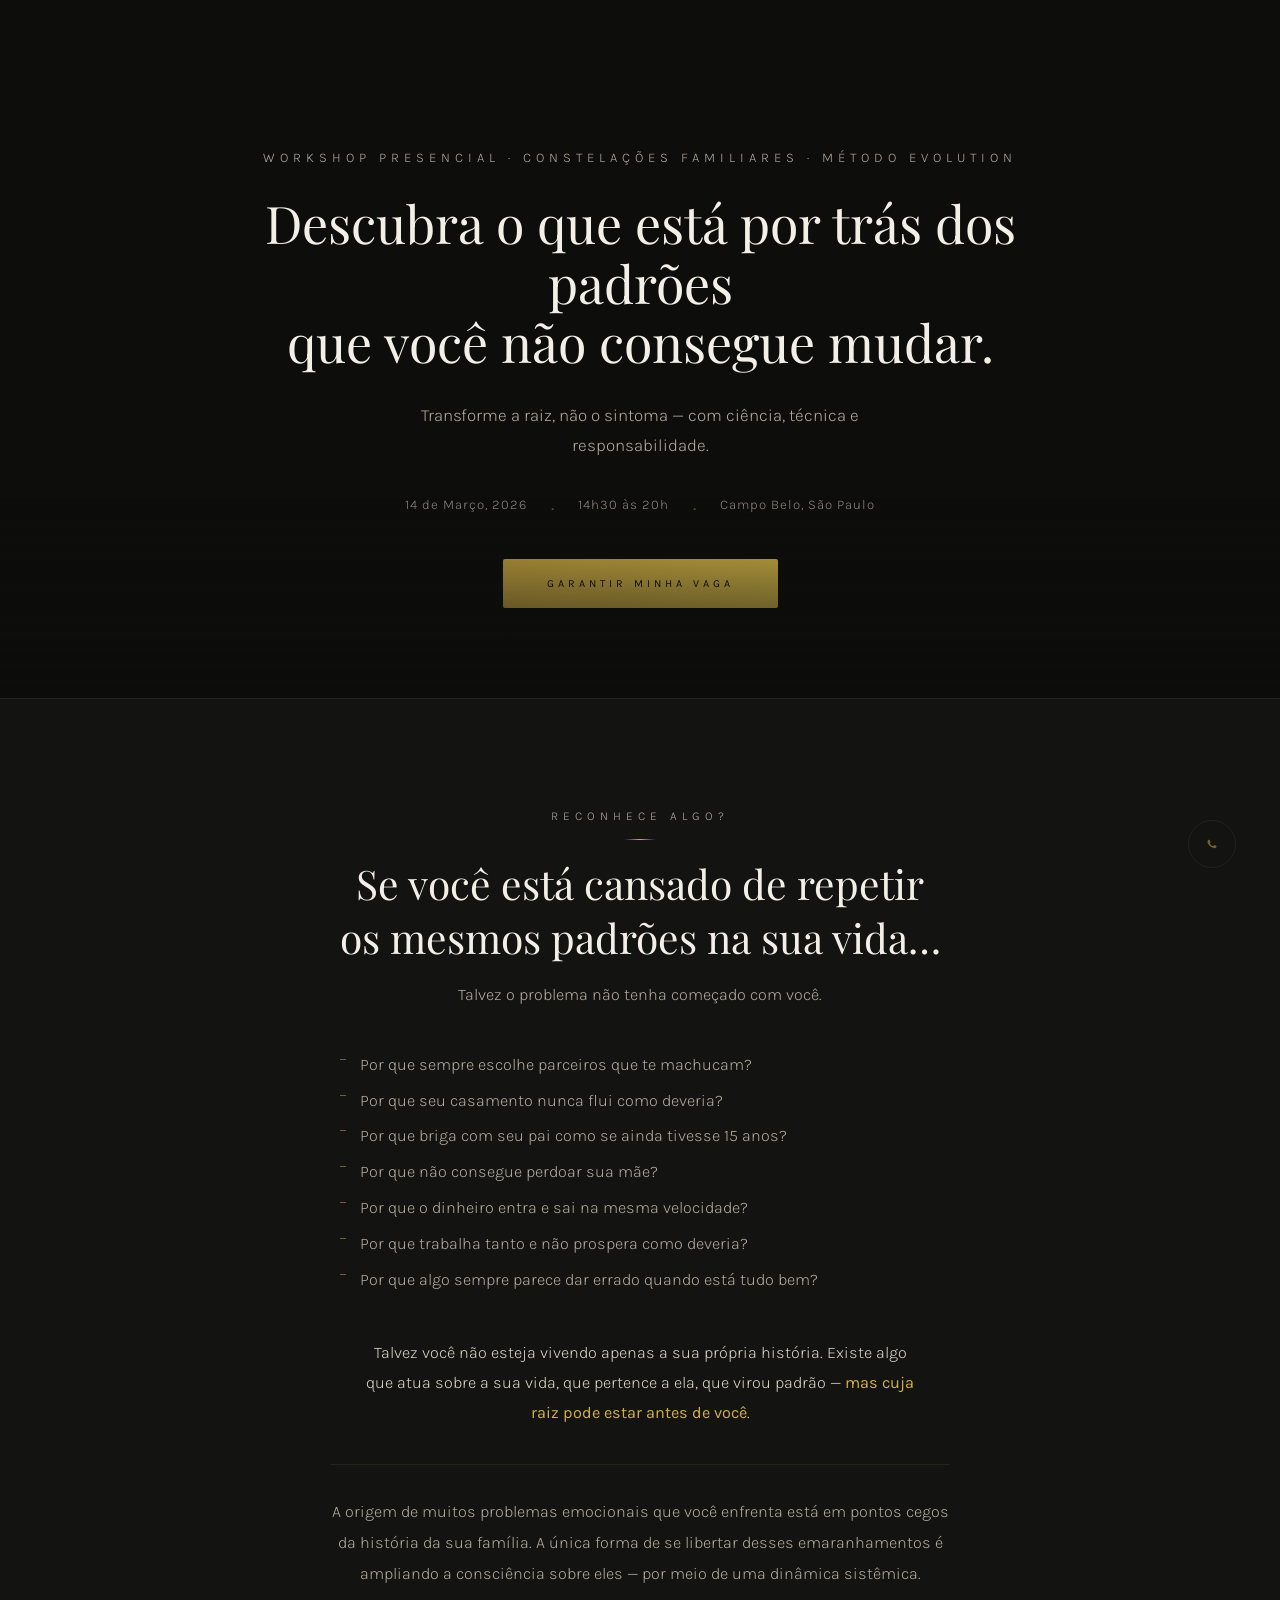
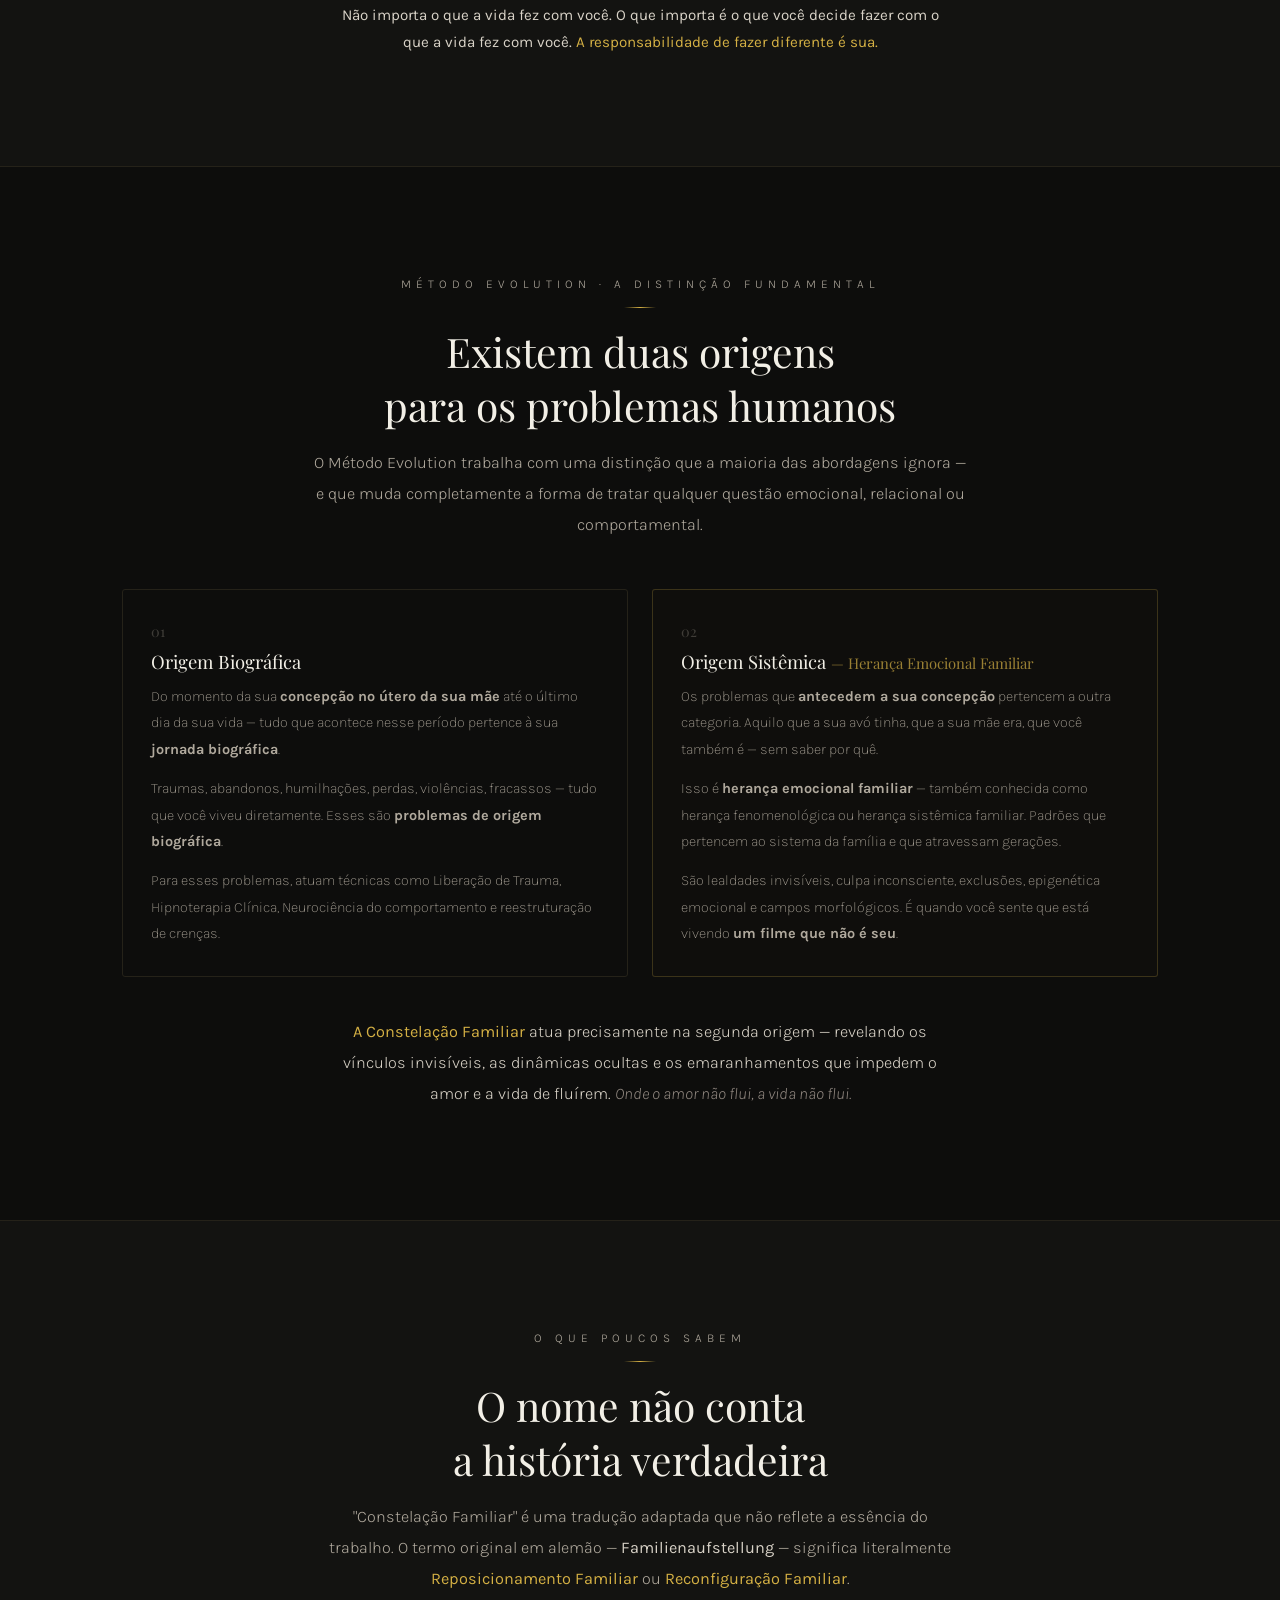
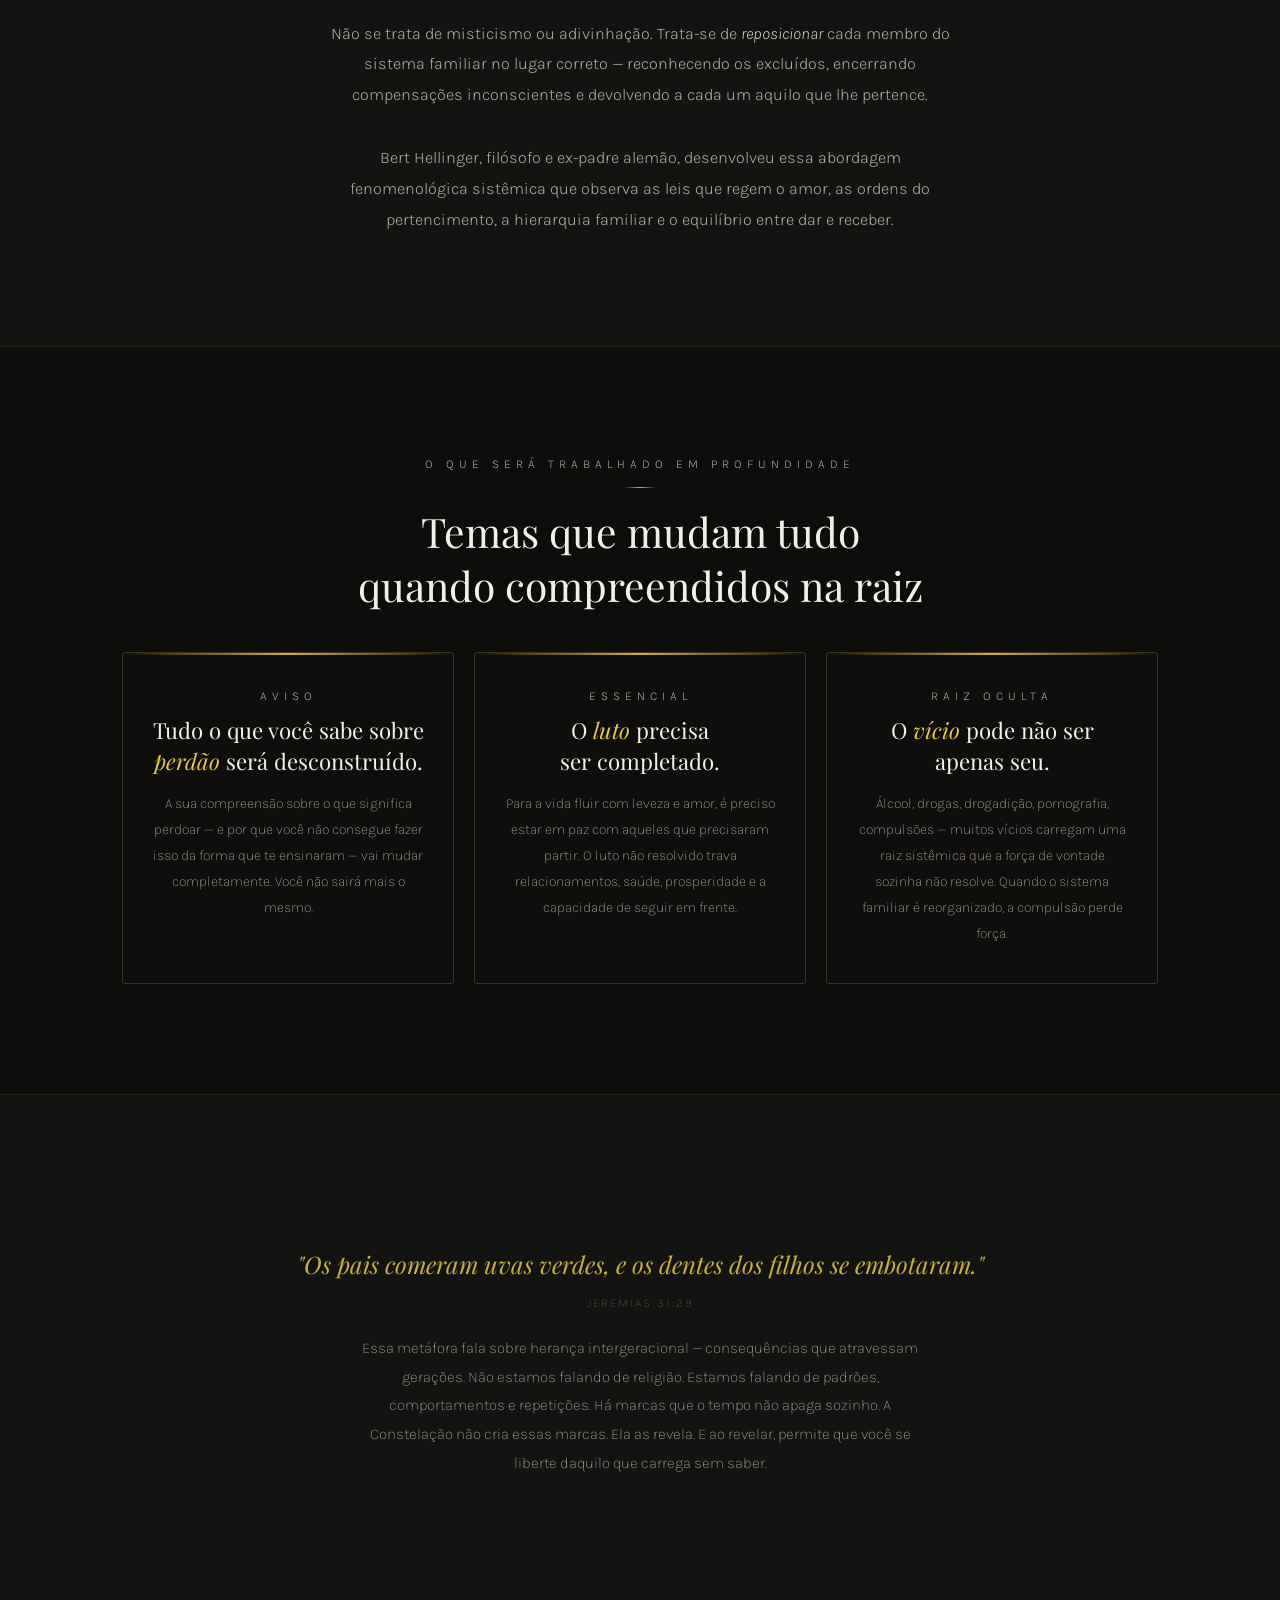
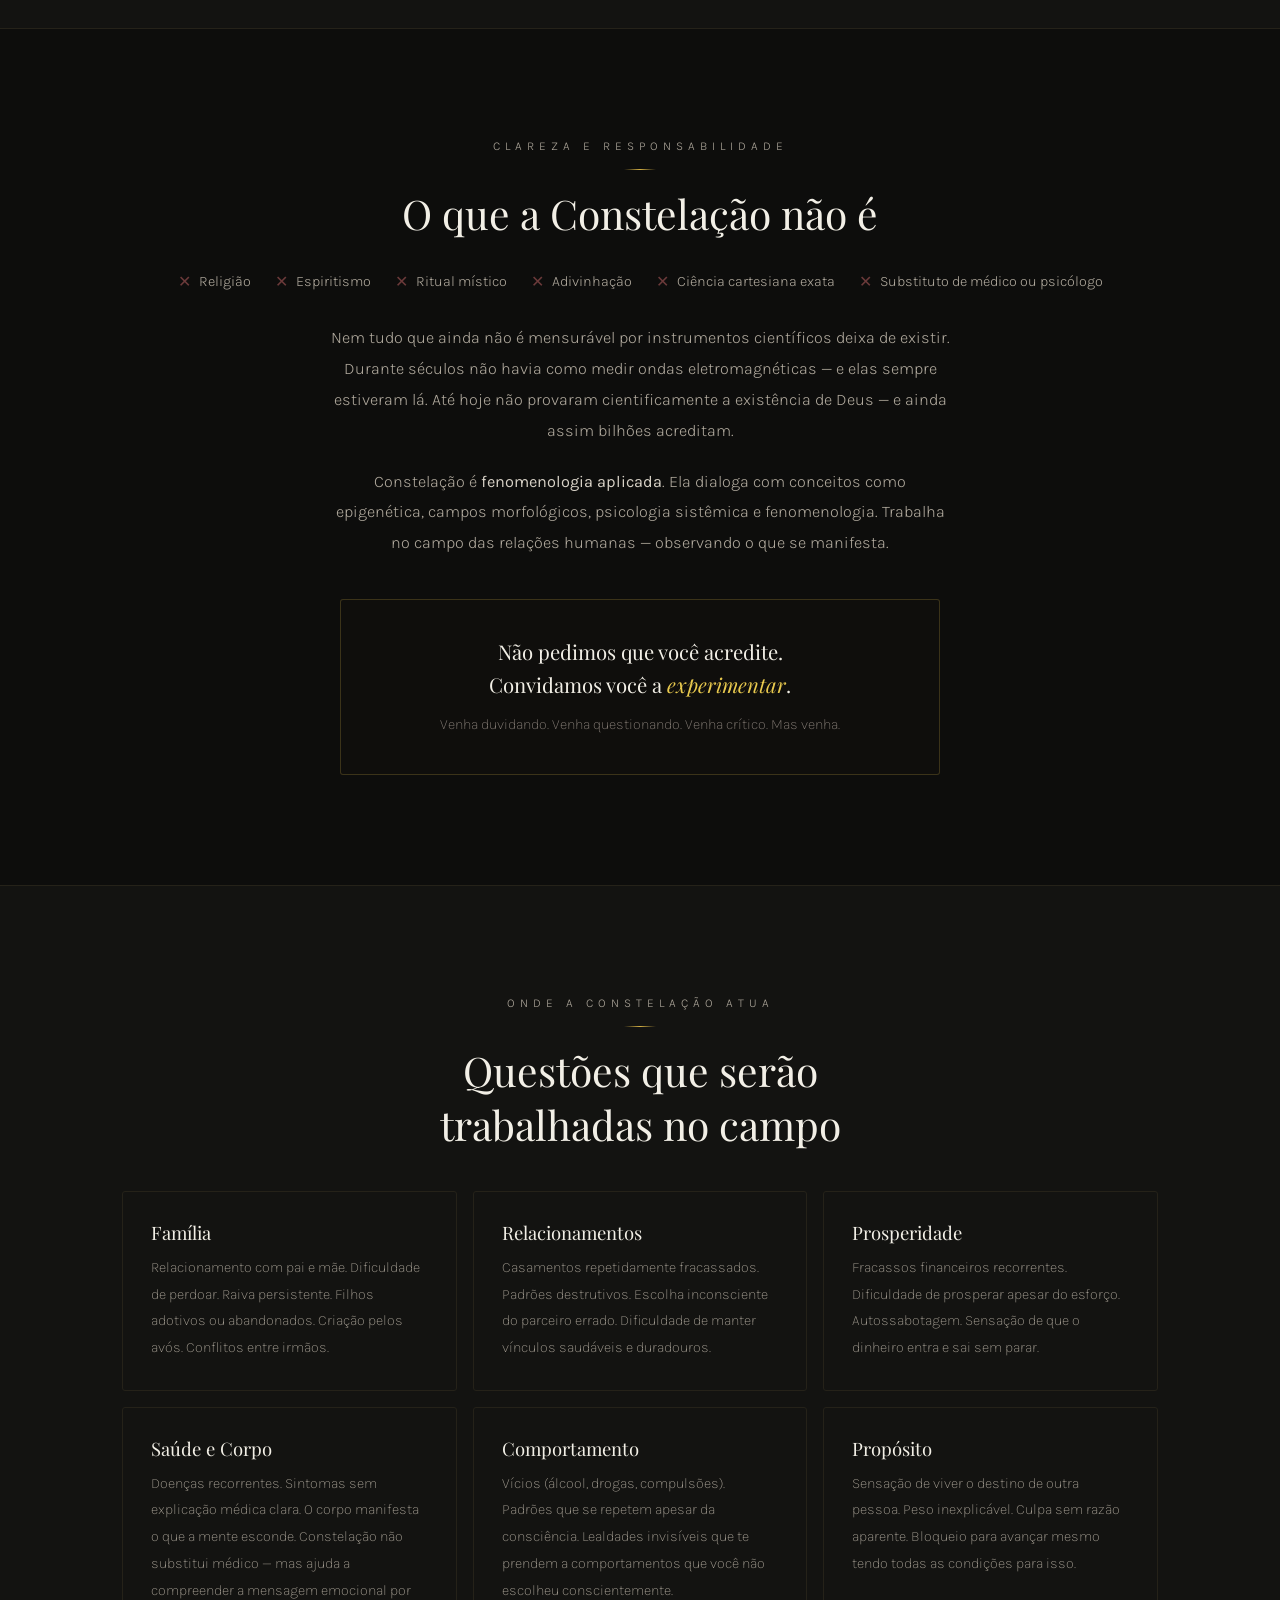
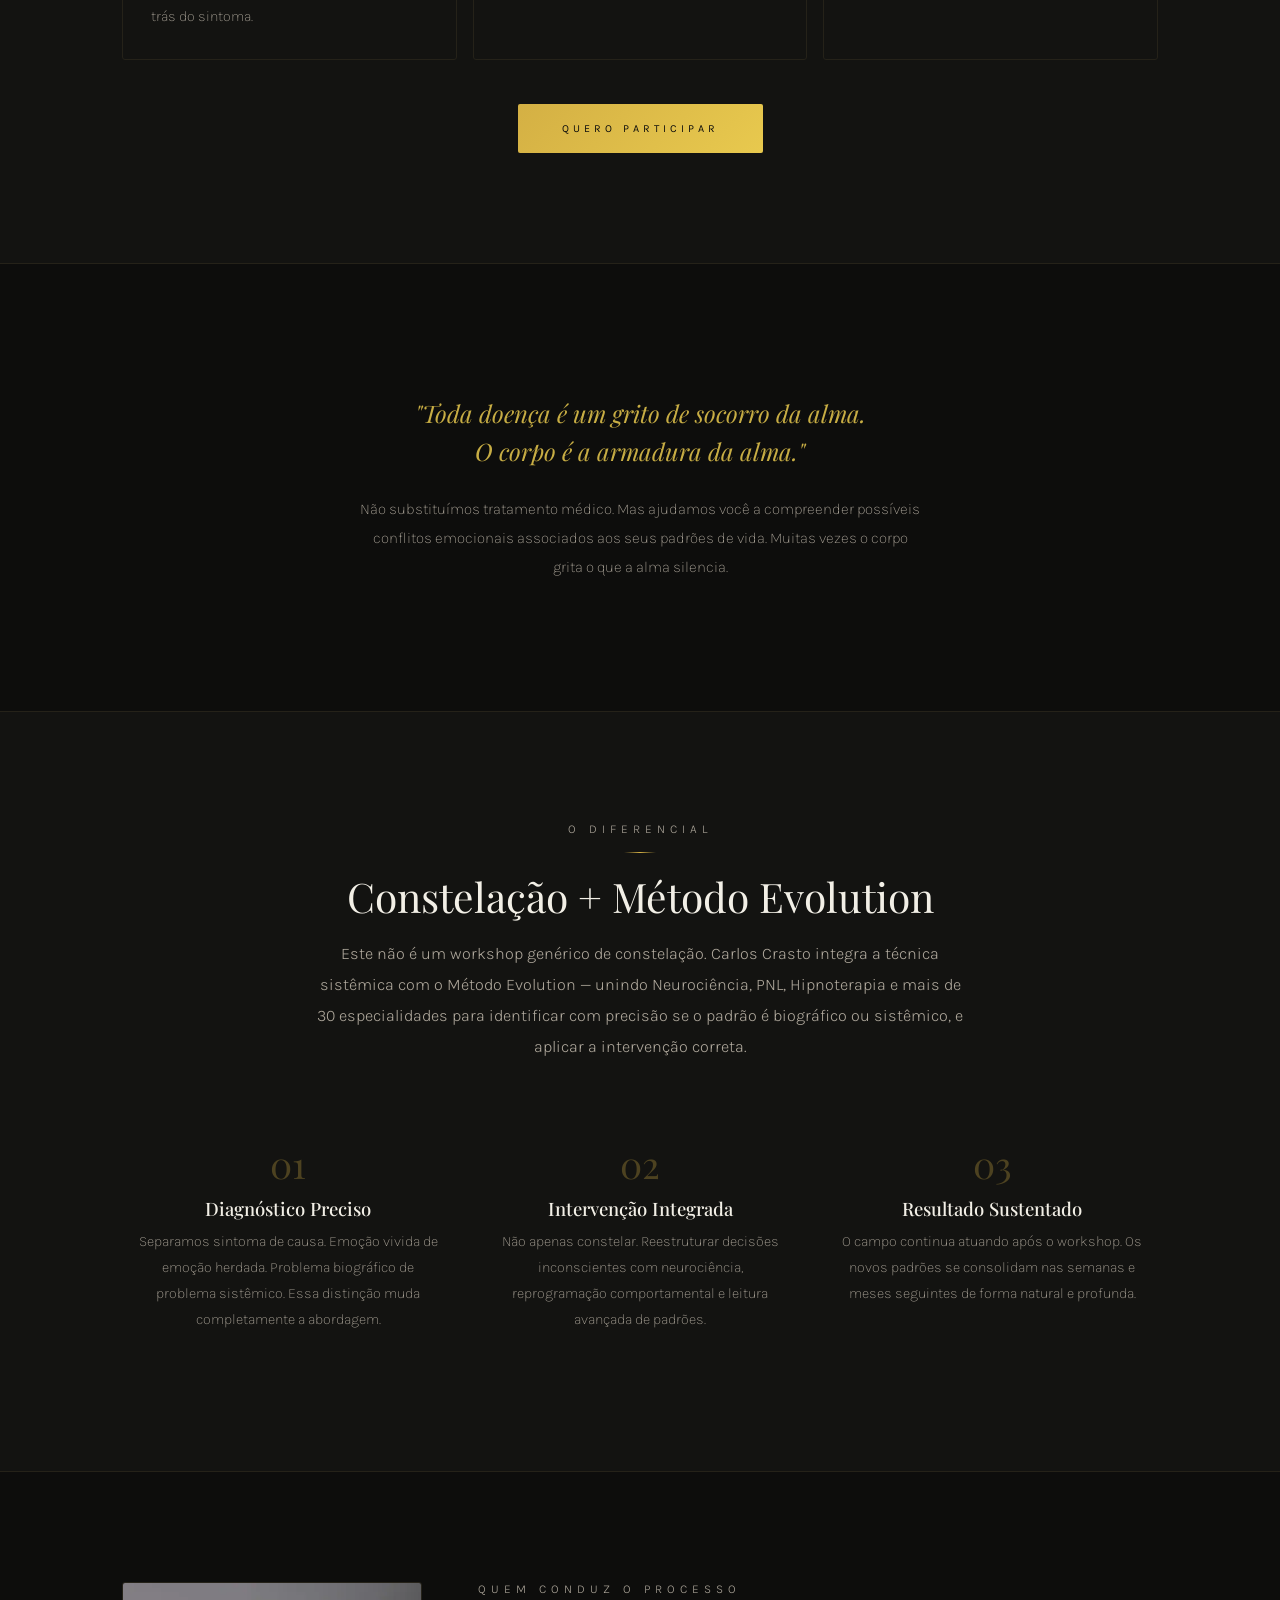
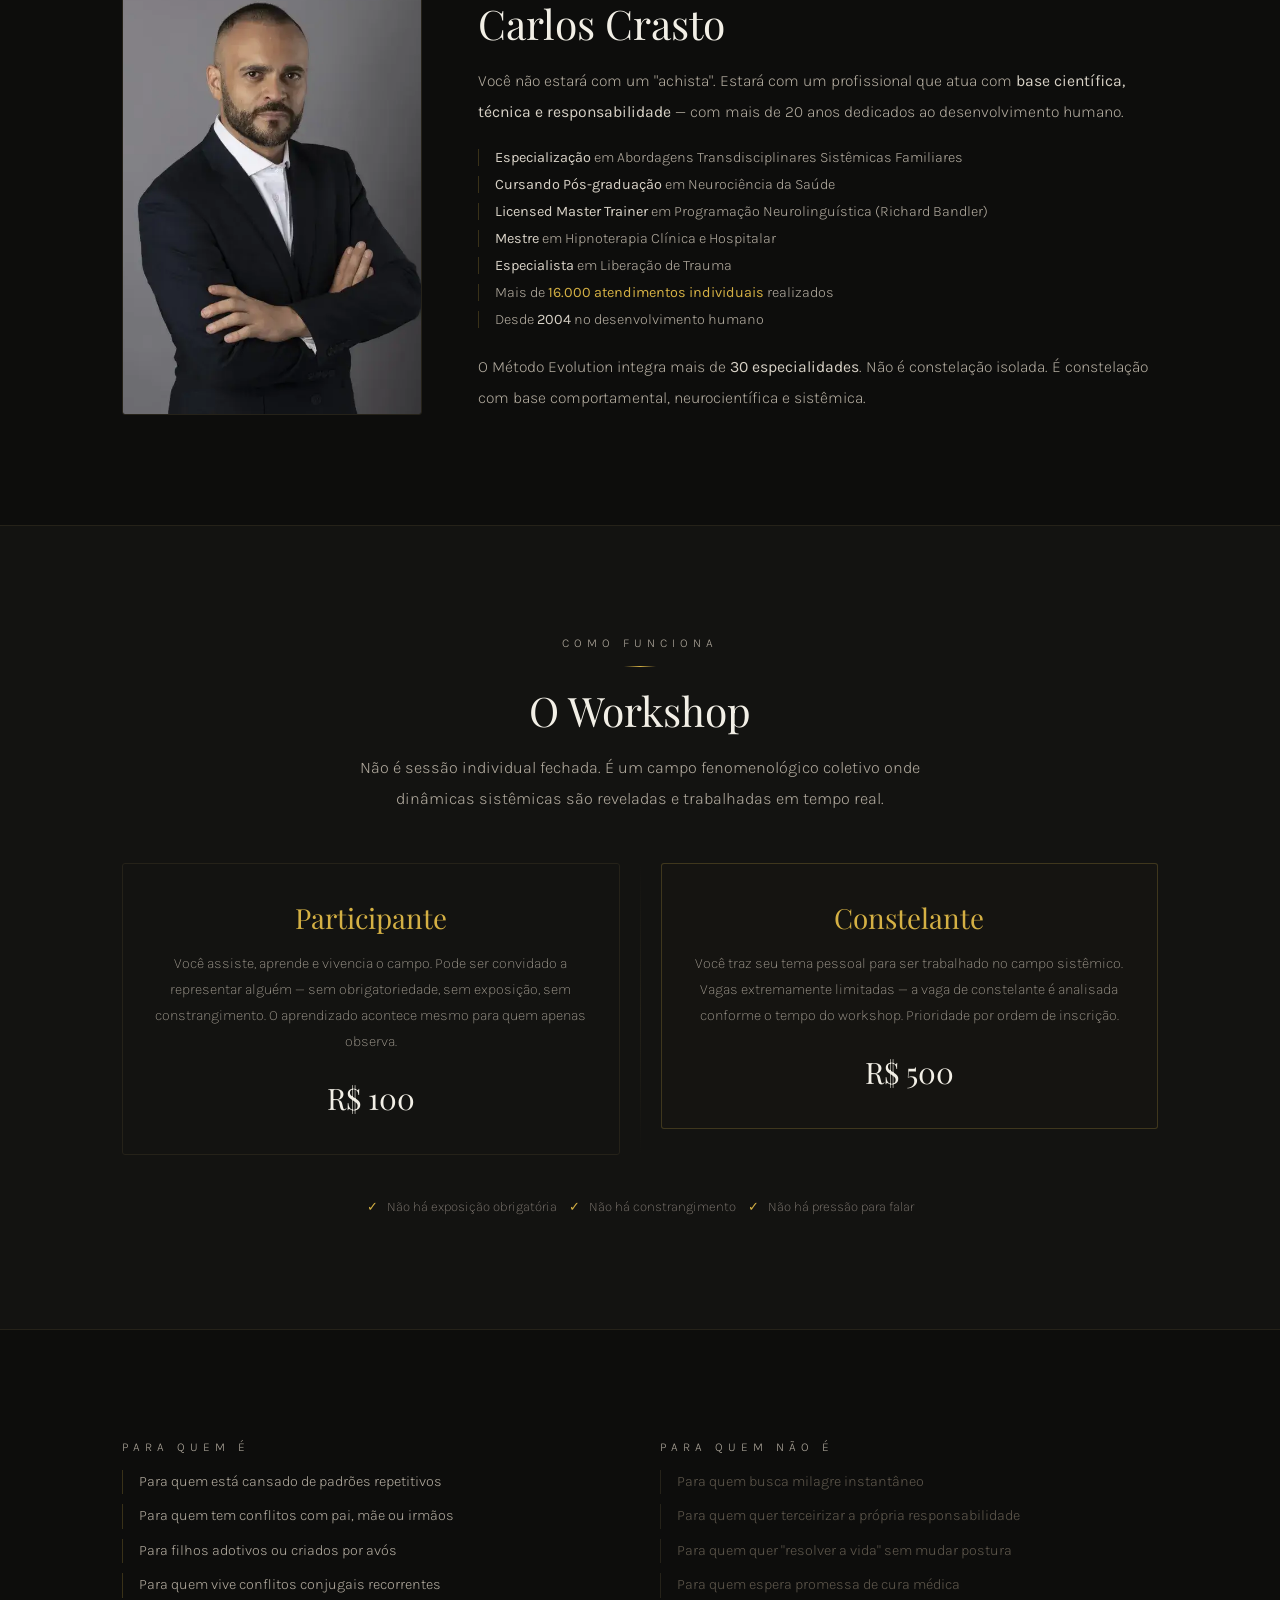
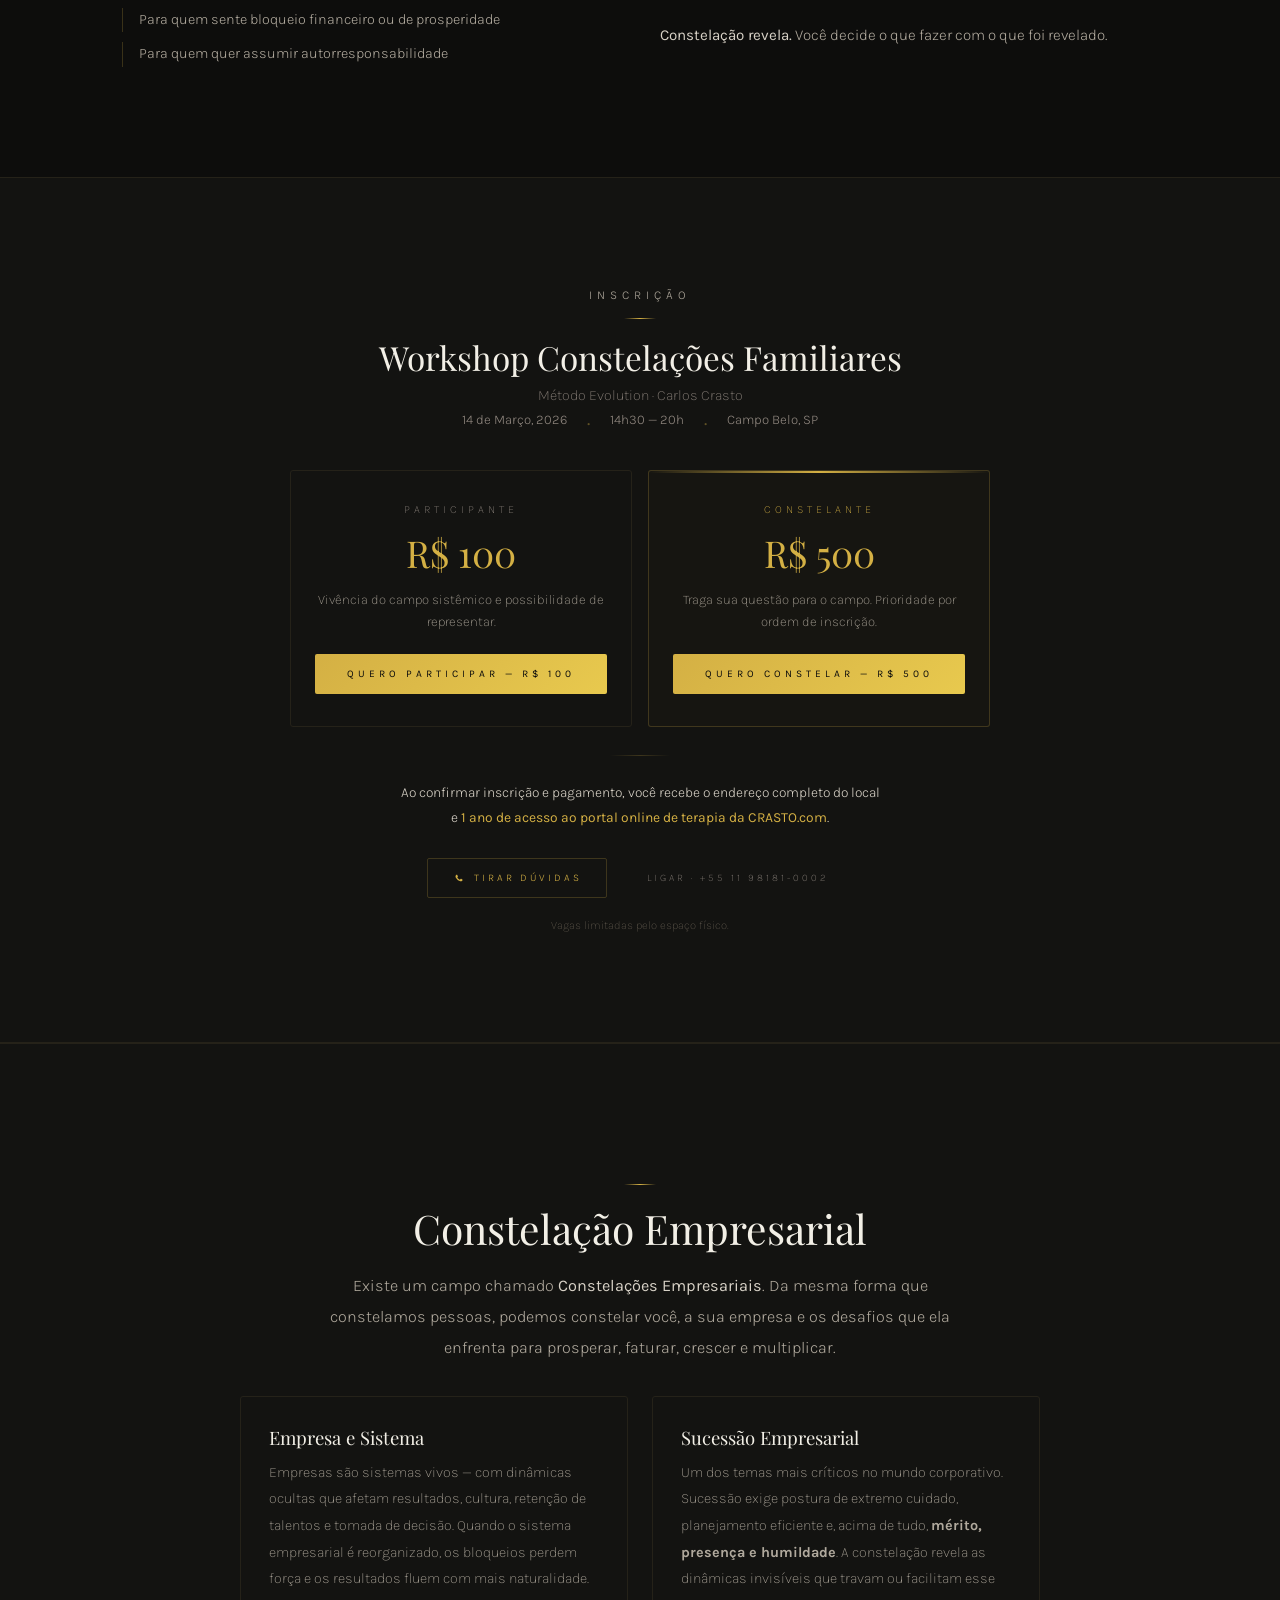
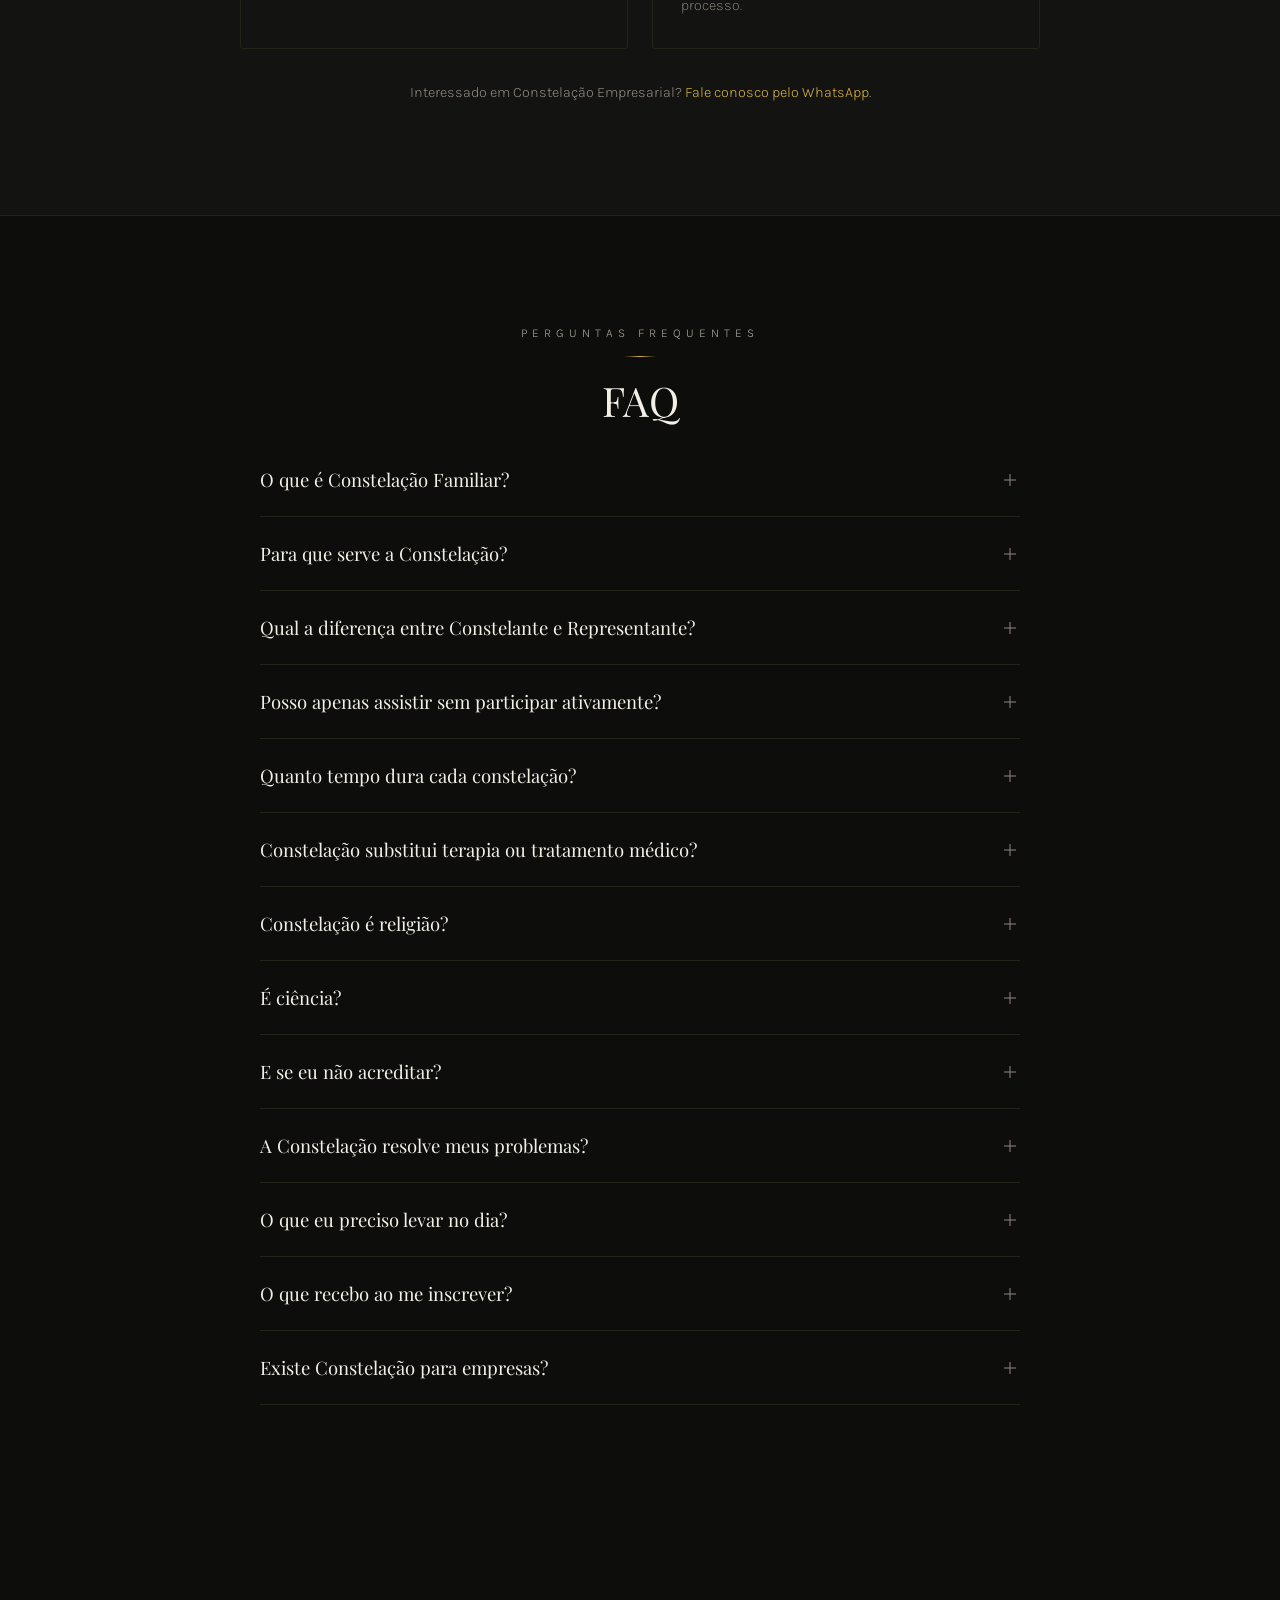
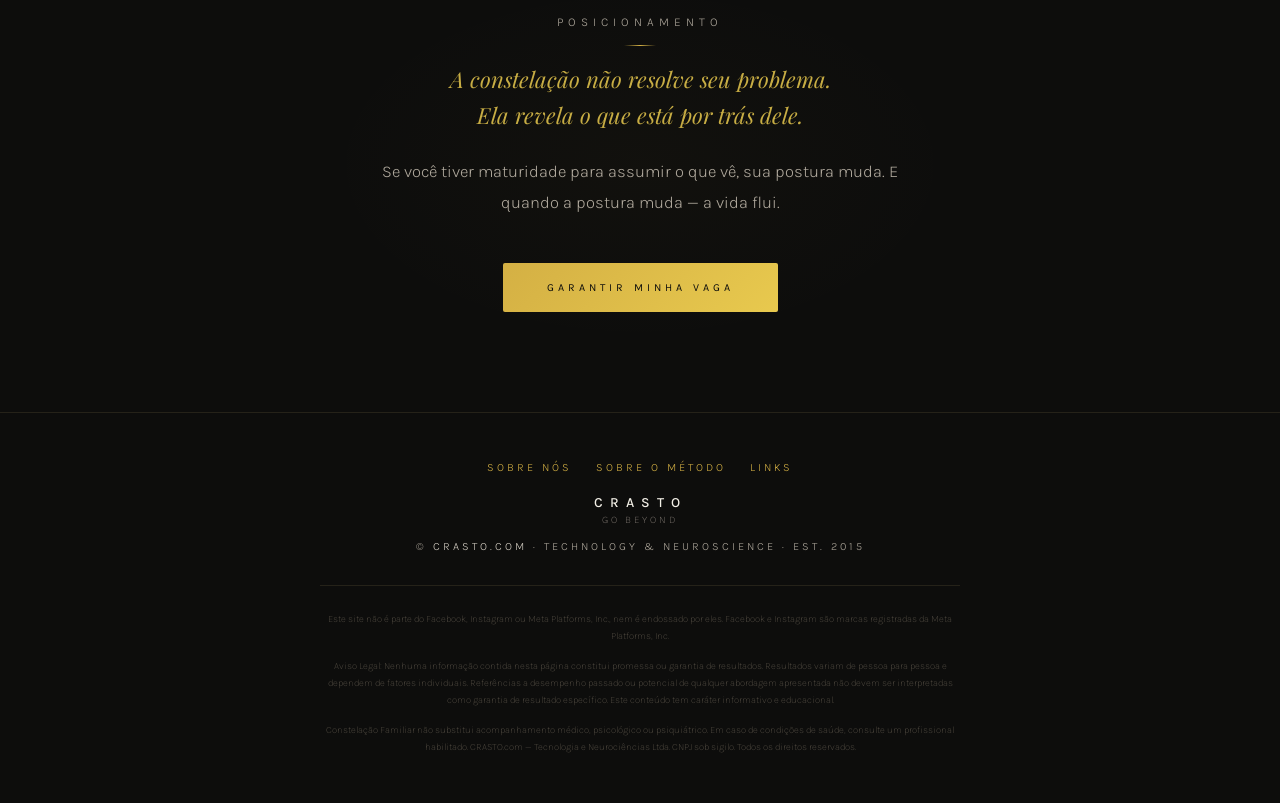
==== constelacoes-familiares/index.html @ d77250fa "feat: adiciona pagina Constelacoes Familiares" ====
<!DOCTYPE html>
<html lang="pt-BR">
<head>
<meta charset="UTF-8">
<meta name="viewport" content="width=device-width, initial-scale=1.0">
<title>Workshop Constelações Familiares — Método Evolution · Carlos Crasto</title>
<meta name="description" content="Workshop presencial de Constelações Familiares com Carlos Crasto. Método Evolution — Neurociência, PNL e abordagem sistêmica integrada. Descubra a raiz dos padrões que você não consegue mudar.">
<link href="https://fonts.googleapis.com/css2?family=Playfair+Display:ital,wght@0,400;0,500;0,600;0,700;1,400;1,500&family=Karla:wght@200;300;400;500&display=swap" rel="stylesheet">
<style>
:root{--bg:#0D0D0C;--bg-alt:#131311;--bg-deep:#0a0a09;--accent:#d4b044;--accent-light:#e8c94e;--accent-dim:rgba(212,176,68,.08);--accent-border:rgba(212,176,68,.22);--white:#f2efe6;--white-soft:#d8d2c7;--text:#b0a99d;--grey:#918880;--ghost:#5e574c;--ghost-line:#252219;--section-gap:110px}
*{margin:0;padding:0;box-sizing:border-box}html{font-size:18.5px;scroll-behavior:smooth}body{background:var(--bg);color:var(--white);font-family:'Karla',sans-serif;-webkit-font-smoothing:antialiased;overflow-x:hidden}
.rv{opacity:0;transform:translateY(24px);transition:opacity 1.2s cubic-bezier(.16,1,.3,1),transform 1.2s cubic-bezier(.16,1,.3,1)}.rv.v{opacity:1;transform:translateY(0)}.d1{transition-delay:.15s}.d2{transition-delay:.3s}.d3{transition-delay:.45s}.d4{transition-delay:.6s}
.ct{max-width:900px;margin:0 auto;padding:0 32px}.cw{max-width:1100px;margin:0 auto;padding:0 32px}.sc{padding:var(--section-gap) 0}.tc{text-align:center}.lb{font-weight:300;font-size:.65rem;letter-spacing:5px;text-transform:uppercase;color:var(--text)}.al{width:32px;height:1px;background:linear-gradient(90deg,transparent,var(--accent),transparent);margin:16px auto}.ab{background:var(--bg-alt);border-top:1px solid var(--ghost-line);border-bottom:1px solid var(--ghost-line)}
.tb{position:fixed;top:0;left:0;right:0;z-index:100;padding:18px 40px;display:flex;justify-content:space-between;align-items:center;background:rgba(13,13,12,.92);backdrop-filter:blur(16px);border-bottom:1px solid var(--ghost-line);transform:translateY(-100%);transition:transform .6s}.tb.sh{transform:translateY(0)}
.tb-logo{display:flex;flex-direction:column;align-items:flex-start;font-weight:500;font-size:15px;letter-spacing:7px;text-transform:uppercase;color:var(--white);text-decoration:none;line-height:1}.tb-tag{font-weight:200;font-size:.5rem;letter-spacing:3px;text-transform:uppercase;color:var(--grey);margin-top:3px}.tb-logo:hover{color:var(--accent)}
.tb-r{display:flex;align-items:center;gap:24px}.tb-b{font-size:.62rem;font-weight:300;letter-spacing:2px;text-transform:uppercase;color:var(--text);text-decoration:none;transition:color .4s}.tb-b:hover{color:var(--accent)}.tb-c{font-weight:300;font-size:.6rem;letter-spacing:3px;text-transform:uppercase;color:var(--accent);text-decoration:none;padding:8px 20px;border:1px solid var(--accent-border);border-radius:2px;transition:all .4s}.tb-c:hover{background:var(--accent);color:var(--bg)}
.btn{display:inline-block;font-weight:400;font-size:.58rem;letter-spacing:4px;text-transform:uppercase;color:var(--bg);background:linear-gradient(135deg,var(--accent),var(--accent-light));padding:18px 44px;text-decoration:none;transition:all .5s;border-radius:2px;border:none;cursor:pointer}.btn:hover{box-shadow:0 4px 40px rgba(212,176,68,.2);transform:translateY(-1px)}
.hero{padding:150px 0 90px;text-align:center;position:relative;overflow:hidden}
.hero::before{content:'';position:absolute;top:0;left:0;right:0;bottom:0;background:url('https://images.unsplash.com/photo-1511895426328-dc8714191300?w=1600&q=80') center/cover no-repeat;opacity:.05;pointer-events:none}
.hero::after{content:'';position:absolute;bottom:0;left:0;right:0;height:200px;background:linear-gradient(to top,var(--bg),transparent);pointer-events:none}
h2.sec{font-family:'Playfair Display',serif;font-weight:400;font-size:2.2rem;text-align:center;color:var(--white);margin-bottom:16px}
.mod{padding:28px;border:1px solid var(--ghost-line);border-radius:3px;transition:all .6s}.mod:hover{border-color:var(--accent-border);background:rgba(212,176,68,.01)}.mod h4{font-family:'Playfair Display',serif;font-weight:400;font-size:1rem;color:var(--white);margin-bottom:10px}.mod p{font-weight:200;font-size:.78rem;line-height:1.85;color:var(--text)}
.dor-item{font-weight:300;font-size:.88rem;color:var(--text);line-height:2.2;position:relative;padding-left:20px}.dor-item::before{content:'';position:absolute;left:0;top:12px;width:6px;height:1px;background:var(--accent);opacity:.5}
.quote{font-family:'Playfair Display',serif;font-style:italic;font-weight:400;font-size:1.3rem;color:var(--accent-light);line-height:1.6;text-align:center;max-width:700px;margin:0 auto;opacity:.85}
.quote-src{font-weight:200;font-size:.65rem;color:var(--ghost);letter-spacing:2px;text-transform:uppercase;margin-top:12px;text-align:center}
.not-list{display:flex;flex-wrap:wrap;justify-content:center;gap:12px 24px;margin:32px 0}.not-item{font-weight:300;font-size:.78rem;color:var(--text);display:flex;align-items:center;gap:8px}
.num{font-family:'Playfair Display',serif;font-size:2rem;color:var(--accent);opacity:.3;margin-bottom:4px}
.fc{text-align:center;padding:100px 0;position:relative}.fc::before{content:'';position:absolute;top:50%;left:50%;transform:translate(-50%,-50%);width:700px;height:400px;background:radial-gradient(ellipse,rgba(212,176,68,.025) 0%,transparent 65%);pointer-events:none}.fc h2{font-family:'Playfair Display',serif;font-weight:400;font-size:2.2rem;line-height:1.15;color:var(--white);margin-bottom:20px}
.ft{padding:48px 0;text-align:center;border-top:1px solid var(--ghost-line)}
.wa{position:fixed;bottom:32px;right:44px;z-index:200;opacity:0;animation:em 1s ease 2s forwards}.wa a{width:48px;height:48px;border-radius:50%;border:1px solid var(--ghost-line);display:flex;align-items:center;justify-content:center;text-decoration:none;transition:all .6s}.wa a:hover{border-color:rgba(212,176,68,.35)}.wa svg{width:18px;height:18px;fill:var(--accent);opacity:.5}
/* FAQ */
.faq{max-width:760px;margin:0 auto}
.faq-item{border-bottom:1px solid var(--ghost-line)}
.faq-q{display:flex;justify-content:space-between;align-items:center;padding:24px 0;cursor:pointer;gap:16px;transition:color .4s}
.faq-q:hover{color:var(--accent)}
.faq-q h4{font-family:'Playfair Display',serif;font-weight:400;font-size:1rem;color:var(--white);transition:color .4s}
.faq-q:hover h4{color:var(--accent)}
.faq-icon{width:20px;height:20px;flex-shrink:0;position:relative;transition:transform .4s}
.faq-icon::before,.faq-icon::after{content:'';position:absolute;background:var(--grey);transition:all .4s}
.faq-icon::before{width:12px;height:1px;top:50%;left:50%;transform:translate(-50%,-50%)}
.faq-icon::after{width:1px;height:12px;top:50%;left:50%;transform:translate(-50%,-50%)}
.faq-item.open .faq-icon::after{transform:translate(-50%,-50%) rotate(90deg);opacity:0}
.faq-a{max-height:0;overflow:hidden;transition:max-height .6s cubic-bezier(.16,1,.3,1),padding .4s}
.faq-item.open .faq-a{max-height:600px;padding-bottom:24px}
.faq-a p{font-weight:200;font-size:.8rem;line-height:1.9;color:var(--text);margin-bottom:8px}
.faq-a p:last-child{margin-bottom:0}
.faq-a strong{color:var(--white-soft);font-weight:400}
@keyframes em{from{opacity:0;transform:translateY(12px)}to{opacity:1;transform:translateY(0)}}
.c-img{width:100%;height:100%;object-fit:cover;object-position:center top;border-radius:3px;border:1px solid var(--ghost-line)}
@media(max-width:768px){html{font-size:16.5px}:root{--section-gap:80px}.tb{padding:14px 20px}.ct,.cw{padding:0 20px}.hero{padding:120px 0 60px}.hero h1{font-size:2rem!important}.mg{grid-template-columns:1fr!important}.quote{font-size:1.1rem}.faq-q h4{font-size:.9rem}.c-img{aspect-ratio:1/1;height:auto!important}}
@media(max-width:480px){.hero h1{font-size:1.7rem!important}.tb-c,.tb-b{display:none}}
</style>
</head>
<body>

<!-- NAV -->
<div class="tb" id="tb">
  <a href="/" class="tb-logo"><span>CRASTO</span><span class="tb-tag">Go Beyond</span></a>
  <div class="tb-r"><a href="/pessoal/formacoes" class="tb-b">← Formações</a><a href="#checkout" class="tb-c">Participar</a></div>
</div>

<!-- ═══════════════════════════════════════════════════════ -->
<!-- HERO -->
<!-- ═══════════════════════════════════════════════════════ -->
<section class="hero"><div class="ct">
<p style="font-weight:300;font-size:.72rem;letter-spacing:5px;text-transform:uppercase;color:var(--text);margin-bottom:28px;opacity:0;animation:em 1.5s ease .3s forwards">Workshop Presencial · Constelações Familiares · Método Evolution</p>

<h1 style="font-family:'Playfair Display',serif;font-weight:400;font-size:2.8rem;line-height:1.15;color:var(--white);margin-bottom:28px;opacity:0;animation:em 1.8s cubic-bezier(.16,1,.3,1) .5s forwards">Descubra o que está por trás dos padrões<br>que você não consegue mudar.</h1>

<p style="font-weight:300;font-size:.92rem;color:var(--text);max-width:520px;margin:0 auto 36px;line-height:1.8;opacity:0;animation:em 1.8s cubic-bezier(.16,1,.3,1) .7s forwards">Transforme a raiz, não o sintoma — com ciência, técnica e responsabilidade.</p>

<div style="display:flex;justify-content:center;gap:24px;flex-wrap:wrap;margin-bottom:40px;opacity:0;animation:em 1.8s ease .85s forwards">
  <span style="font-weight:300;font-size:.72rem;color:var(--grey);letter-spacing:1px">14 de Março, 2026</span>
  <span style="color:var(--accent);opacity:.4">·</span>
  <span style="font-weight:300;font-size:.72rem;color:var(--grey);letter-spacing:1px">14h30 às 20h</span>
  <span style="color:var(--accent);opacity:.4">·</span>
  <span style="font-weight:300;font-size:.72rem;color:var(--grey);letter-spacing:1px">Campo Belo, São Paulo</span>
</div>
<div style="text-align:center;opacity:0;animation:em 2s ease .95s forwards"><a href="#checkout" class="btn">Garantir minha vaga</a></div>
</div></section>

<!-- ═══════════════════════════════════════════════════════ -->
<!-- PADRÕES DE REPETIÇÃO -->
<!-- ═══════════════════════════════════════════════════════ -->
<section class="sc ab"><div class="ct">
<p class="lb tc rv">Reconhece algo?</p><div class="al"></div>
<h2 class="sec rv d1">Se você está cansado de repetir<br>os mesmos padrões na sua vida…</h2>
<p class="rv d2" style="font-weight:300;font-size:.88rem;color:var(--text);text-align:center;max-width:560px;margin:0 auto 36px;line-height:1.9">Talvez o problema não tenha começado com você.</p>
<div style="max-width:600px;margin:0 auto 40px" class="rv d2">
<p class="dor-item">Por que sempre escolhe parceiros que te machucam?</p>
<p class="dor-item">Por que seu casamento nunca flui como deveria?</p>
<p class="dor-item">Por que briga com seu pai como se ainda tivesse 15 anos?</p>
<p class="dor-item">Por que não consegue perdoar sua mãe?</p>
<p class="dor-item">Por que o dinheiro entra e sai na mesma velocidade?</p>
<p class="dor-item">Por que trabalha tanto e não prospera como deveria?</p>
<p class="dor-item">Por que algo sempre parece dar errado quando está tudo bem?</p>
</div>
<p class="rv d3" style="font-weight:300;font-size:.88rem;color:var(--white-soft);text-align:center;max-width:560px;margin:0 auto;line-height:1.85">Talvez você não esteja vivendo apenas a sua própria história. Existe algo que atua sobre a sua vida, que pertence a ela, que virou padrão — <strong style="color:var(--accent);font-weight:400">mas cuja raiz pode estar antes de você</strong>.</p>

<div class="rv d4" style="max-width:620px;margin:36px auto 0;text-align:center;border-top:1px solid var(--ghost-line);padding-top:32px">
  <p style="font-weight:300;font-size:.88rem;color:var(--text);line-height:1.9;margin-bottom:12px">A origem de muitos problemas emocionais que você enfrenta está em pontos cegos da história da sua família. A única forma de se libertar desses emaranhamentos é ampliando a consciência sobre eles — por meio de uma dinâmica sistêmica.</p>
  <p style="font-weight:400;font-size:.82rem;color:var(--white-soft);line-height:1.8">Não importa o que a vida fez com você. O que importa é o que você decide fazer com o que a vida fez com você. <span style="color:var(--accent)">A responsabilidade de fazer diferente é sua.</span></p>
</div>
</div></section>

<!-- ═══════════════════════════════════════════════════════ -->
<!-- DUAS ORIGENS (expandida) -->
<!-- ═══════════════════════════════════════════════════════ -->
<section class="sc"><div class="cw">
<p class="lb tc rv">Método Evolution · A distinção fundamental</p><div class="al"></div>
<h2 class="sec rv d1">Existem duas origens<br>para os problemas humanos</h2>
<p class="rv d2" style="font-weight:300;font-size:.88rem;color:var(--text);text-align:center;max-width:660px;margin:0 auto 48px;line-height:1.9">O Método Evolution trabalha com uma distinção que a maioria das abordagens ignora — e que muda completamente a forma de tratar qualquer questão emocional, relacional ou comportamental.</p>

<div style="display:grid;grid-template-columns:1fr 1fr;gap:24px" class="mg">
  <div class="mod rv d1">
    <p class="num">01</p>
    <h4>Origem Biográfica</h4>
    <p style="margin-bottom:12px">Do momento da sua <strong>concepção no útero da sua mãe</strong> até o último dia da sua vida — tudo que acontece nesse período pertence à sua <strong>jornada biográfica</strong>.</p>
    <p style="margin-bottom:12px">Traumas, abandonos, humilhações, perdas, violências, fracassos — tudo que você viveu diretamente. Esses são <strong>problemas de origem biográfica</strong>.</p>
    <p>Para esses problemas, atuam técnicas como Liberação de Trauma, Hipnoterapia Clínica, Neurociência do comportamento e reestruturação de crenças.</p>
  </div>
  <div class="mod rv d2" style="border-color:var(--accent-border);background:rgba(212,176,68,.01)">
    <p class="num">02</p>
    <h4>Origem Sistêmica <span style="font-size:.8rem;color:var(--accent);opacity:.7">— Herança Emocional Familiar</span></h4>
    <p style="margin-bottom:12px">Os problemas que <strong>antecedem a sua concepção</strong> pertencem a outra categoria. Aquilo que a sua avó tinha, que a sua mãe era, que você também é — sem saber por quê.</p>
    <p style="margin-bottom:12px">Isso é <strong>herança emocional familiar</strong> — também conhecida como herança fenomenológica ou herança sistêmica familiar. Padrões que pertencem ao sistema da família e que atravessam gerações.</p>
    <p>São lealdades invisíveis, culpa inconsciente, exclusões, epigenética emocional e campos morfológicos. É quando você sente que está vivendo <strong>um filme que não é seu</strong>.</p>
  </div>
</div>

<p class="rv d3" style="font-weight:300;font-size:.88rem;color:var(--white-soft);text-align:center;margin-top:40px;line-height:1.9;max-width:620px;margin-left:auto;margin-right:auto"><strong style="color:var(--accent);font-weight:400">A Constelação Familiar</strong> atua precisamente na segunda origem — revelando os vínculos invisíveis, as dinâmicas ocultas e os emaranhamentos que impedem o amor e a vida de fluírem. <em style="color:var(--grey)">Onde o amor não flui, a vida não flui.</em></p>
</div></section>

<!-- ═══════════════════════════════════════════════════════ -->
<!-- O NOME VERDADEIRO -->
<!-- ═══════════════════════════════════════════════════════ -->
<section class="sc ab"><div class="ct">
<p class="lb tc rv">O que poucos sabem</p><div class="al"></div>
<h2 class="sec rv d1">O nome não conta<br>a história verdadeira</h2>
<p class="rv d2" style="font-weight:300;font-size:.88rem;color:var(--text);text-align:center;max-width:640px;margin:0 auto 24px;line-height:1.9">"Constelação Familiar" é uma tradução adaptada que não reflete a essência do trabalho. O termo original em alemão — <strong style="color:var(--white-soft);font-weight:400">Familienaufstellung</strong> — significa literalmente <strong style="color:var(--accent);font-weight:400">Reposicionamento Familiar</strong> ou <strong style="color:var(--accent);font-weight:400">Reconfiguração Familiar</strong>.</p>
<p class="rv d3" style="font-weight:300;font-size:.88rem;color:var(--text);text-align:center;max-width:640px;margin:0 auto 32px;line-height:1.9">Não se trata de misticismo ou adivinhação. Trata-se de <em style="color:var(--white-soft)">reposicionar</em> cada membro do sistema familiar no lugar correto — reconhecendo os excluídos, encerrando compensações inconscientes e devolvendo a cada um aquilo que lhe pertence.</p>
<p class="rv d4" style="font-weight:300;font-size:.88rem;color:var(--text);text-align:center;max-width:640px;margin:0 auto;line-height:1.9">Bert Hellinger, filósofo e ex-padre alemão, desenvolveu essa abordagem fenomenológica sistêmica que observa as leis que regem o amor, as ordens do pertencimento, a hierarquia familiar e o equilíbrio entre dar e receber.</p>
</div></section>

<!-- ═══════════════════════════════════════════════════════ -->
<!-- PERDÃO · LUTO · VÍCIOS — DESCONSTRUÇÃO -->
<!-- ═══════════════════════════════════════════════════════ -->
<section class="sc"><div class="cw">
<p class="lb tc rv">O que será trabalhado em profundidade</p><div class="al"></div>
<h2 class="sec rv d1">Temas que mudam tudo<br>quando compreendidos na raiz</h2>

<div style="display:grid;grid-template-columns:1fr 1fr 1fr;gap:20px;margin-top:40px" class="mg">

  <!-- PERDÃO -->
  <div class="rv d1" style="border:1px solid var(--accent-border);border-radius:3px;padding:36px 28px;text-align:center;background:rgba(212,176,68,.012);position:relative;overflow:hidden">
    <div style="position:absolute;top:0;left:0;right:0;height:2px;background:linear-gradient(90deg,transparent,var(--accent),transparent)"></div>
    <p class="lb" style="margin-bottom:12px">Aviso</p>
    <p style="font-family:'Playfair Display',serif;font-weight:400;font-size:1.2rem;color:var(--white);margin-bottom:14px;line-height:1.4">Tudo o que você sabe sobre<br><em style="color:var(--accent-light)">perdão</em> será desconstruído.</p>
    <p style="font-weight:200;font-size:.76rem;color:var(--text);line-height:1.85">A sua compreensão sobre o que significa perdoar — e por que você não consegue fazer isso da forma que te ensinaram — vai mudar completamente. Você não sairá mais o mesmo.</p>
  </div>

  <!-- LUTO -->
  <div class="rv d2" style="border:1px solid var(--accent-border);border-radius:3px;padding:36px 28px;text-align:center;background:rgba(212,176,68,.012);position:relative;overflow:hidden">
    <div style="position:absolute;top:0;left:0;right:0;height:2px;background:linear-gradient(90deg,transparent,var(--accent),transparent)"></div>
    <p class="lb" style="margin-bottom:12px">Essencial</p>
    <p style="font-family:'Playfair Display',serif;font-weight:400;font-size:1.2rem;color:var(--white);margin-bottom:14px;line-height:1.4">O <em style="color:var(--accent-light)">luto</em> precisa<br>ser completado.</p>
    <p style="font-weight:200;font-size:.76rem;color:var(--text);line-height:1.85">Para a vida fluir com leveza e amor, é preciso estar em paz com aqueles que precisaram partir. O luto não resolvido trava relacionamentos, saúde, prosperidade e a capacidade de seguir em frente.</p>
  </div>

  <!-- VÍCIOS -->
  <div class="rv d3" style="border:1px solid var(--accent-border);border-radius:3px;padding:36px 28px;text-align:center;background:rgba(212,176,68,.012);position:relative;overflow:hidden">
    <div style="position:absolute;top:0;left:0;right:0;height:2px;background:linear-gradient(90deg,transparent,var(--accent),transparent)"></div>
    <p class="lb" style="margin-bottom:12px">Raiz oculta</p>
    <p style="font-family:'Playfair Display',serif;font-weight:400;font-size:1.2rem;color:var(--white);margin-bottom:14px;line-height:1.4">O <em style="color:var(--accent-light)">vício</em> pode não ser<br>apenas seu.</p>
    <p style="font-weight:200;font-size:.76rem;color:var(--text);line-height:1.85">Álcool, drogas, drogadição, pornografia, compulsões — muitos vícios carregam uma raiz sistêmica que a força de vontade sozinha não resolve. Quando o sistema familiar é reorganizado, a compulsão perde força.</p>
  </div>

</div>
</div></section>

<!-- ═══════════════════════════════════════════════════════ -->
<!-- CITAÇÃO BÍBLICA -->
<!-- ═══════════════════════════════════════════════════════ -->
<section class="sc ab"><div class="ct">
<div class="rv" style="padding:40px 0">
  <p class="quote">"Os pais comeram uvas verdes, e os dentes dos filhos se embotaram."</p>
  <p class="quote-src">Jeremias 31:29</p>
  <p style="font-weight:200;font-size:.82rem;color:var(--text);text-align:center;max-width:580px;margin:24px auto 0;line-height:1.9" class="rv d1">Essa metáfora fala sobre herança intergeracional — consequências que atravessam gerações. Não estamos falando de religião. Estamos falando de padrões, comportamentos e repetições. Há marcas que o tempo não apaga sozinho. A Constelação não cria essas marcas. Ela as revela. E ao revelar, permite que você se liberte daquilo que carrega sem saber.</p>
</div>
</div></section>

<!-- ═══════════════════════════════════════════════════════ -->
<!-- O QUE NÃO É / O QUE É -->
<!-- ═══════════════════════════════════════════════════════ -->
<section class="sc"><div class="cw">
<p class="lb tc rv">Clareza e responsabilidade</p><div class="al"></div>
<h2 class="sec rv d1">O que a Constelação não é</h2>
<div class="not-list rv d2">
  <span class="not-item"><span style="color:#6b3a3a;font-weight:500;font-size:.85rem">✕</span> Religião</span>
  <span class="not-item"><span style="color:#6b3a3a;font-weight:500;font-size:.85rem">✕</span> Espiritismo</span>
  <span class="not-item"><span style="color:#6b3a3a;font-weight:500;font-size:.85rem">✕</span> Ritual místico</span>
  <span class="not-item"><span style="color:#6b3a3a;font-weight:500;font-size:.85rem">✕</span> Adivinhação</span>
  <span class="not-item"><span style="color:#6b3a3a;font-weight:500;font-size:.85rem">✕</span> Ciência cartesiana exata</span>
  <span class="not-item"><span style="color:#6b3a3a;font-weight:500;font-size:.85rem">✕</span> Substituto de médico ou psicólogo</span>
</div>

<p class="rv d3" style="font-weight:300;font-size:.88rem;color:var(--text);text-align:center;max-width:620px;margin:16px auto 20px;line-height:1.9">Nem tudo que ainda não é mensurável por instrumentos científicos deixa de existir. Durante séculos não havia como medir ondas eletromagnéticas — e elas sempre estiveram lá. Até hoje não provaram cientificamente a existência de Deus — e ainda assim bilhões acreditam.</p>
<p class="rv d3" style="font-weight:300;font-size:.88rem;color:var(--text);text-align:center;max-width:620px;margin:0 auto 40px;line-height:1.9">Constelação é <strong style="color:var(--white-soft);font-weight:400">fenomenologia aplicada</strong>. Ela dialoga com conceitos como epigenética, campos morfológicos, psicologia sistêmica e fenomenologia. Trabalha no campo das relações humanas — observando o que se manifesta.</p>

<div style="border:1px solid var(--accent-border);border-radius:3px;padding:36px;max-width:600px;margin:0 auto;text-align:center;background:rgba(212,176,68,.01)" class="rv d4">
  <p style="font-family:'Playfair Display',serif;font-weight:400;font-size:1.1rem;color:var(--white);margin-bottom:12px;line-height:1.6">Não pedimos que você acredite.<br>Convidamos você a <em style="color:var(--accent-light)">experimentar</em>.</p>
  <p style="font-weight:200;font-size:.78rem;color:var(--grey);line-height:1.7">Venha duvidando. Venha questionando. Venha crítico. Mas venha.</p>
</div>
</div></section>

<!-- ═══════════════════════════════════════════════════════ -->
<!-- DORES TRABALHADAS -->
<!-- ═══════════════════════════════════════════════════════ -->
<section class="sc ab"><div class="cw">
<p class="lb tc rv">Onde a constelação atua</p><div class="al"></div>
<h2 class="sec rv d1">Questões que serão<br>trabalhadas no campo</h2>
<div style="display:grid;grid-template-columns:1fr 1fr 1fr;gap:16px;margin-top:40px" class="mg">
  <div class="mod rv d1"><h4>Família</h4><p>Relacionamento com pai e mãe. Dificuldade de perdoar. Raiva persistente. Filhos adotivos ou abandonados. Criação pelos avós. Conflitos entre irmãos.</p></div>
  <div class="mod rv d2"><h4>Relacionamentos</h4><p>Casamentos repetidamente fracassados. Padrões destrutivos. Escolha inconsciente do parceiro errado. Dificuldade de manter vínculos saudáveis e duradouros.</p></div>
  <div class="mod rv d3"><h4>Prosperidade</h4><p>Fracassos financeiros recorrentes. Dificuldade de prosperar apesar do esforço. Autossabotagem. Sensação de que o dinheiro entra e sai sem parar.</p></div>
  <div class="mod rv d1"><h4>Saúde e Corpo</h4><p>Doenças recorrentes. Sintomas sem explicação médica clara. O corpo manifesta o que a mente esconde. Constelação não substitui médico — mas ajuda a compreender a mensagem emocional por trás do sintoma.</p></div>
  <div class="mod rv d2"><h4>Comportamento</h4><p>Vícios (álcool, drogas, compulsões). Padrões que se repetem apesar da consciência. Lealdades invisíveis que te prendem a comportamentos que você não escolheu conscientemente.</p></div>
  <div class="mod rv d3"><h4>Propósito</h4><p>Sensação de viver o destino de outra pessoa. Peso inexplicável. Culpa sem razão aparente. Bloqueio para avançar mesmo tendo todas as condições para isso.</p></div>
</div>
<div class="tc rv d4" style="margin-top:44px"><a href="#checkout" class="btn">Quero participar</a></div>
</div></section>

<!-- ═══════════════════════════════════════════════════════ -->
<!-- DOENÇA E EMOÇÃO -->
<!-- ═══════════════════════════════════════════════════════ -->
<section class="sc"><div class="ct">
<div class="rv" style="padding:20px 0">
  <p class="quote">"Toda doença é um grito de socorro da alma.<br>O corpo é a armadura da alma."</p>
  <p style="font-weight:200;font-size:.82rem;color:var(--text);text-align:center;max-width:560px;margin:24px auto 0;line-height:1.9" class="rv d1">Não substituímos tratamento médico. Mas ajudamos você a compreender possíveis conflitos emocionais associados aos seus padrões de vida. Muitas vezes o corpo grita o que a alma silencia.</p>
</div>
</div></section>

<!-- ═══════════════════════════════════════════════════════ -->
<!-- DIFERENCIAL MÉTODO EVOLUTION -->
<!-- ═══════════════════════════════════════════════════════ -->
<section class="sc ab"><div class="cw">
<p class="lb tc rv">O diferencial</p><div class="al"></div>
<h2 class="sec rv d1">Constelação + Método Evolution</h2>
<p class="rv d2" style="font-weight:300;font-size:.88rem;color:var(--text);text-align:center;max-width:660px;margin:0 auto 48px;line-height:1.9">Este não é um workshop genérico de constelação. Carlos Crasto integra a técnica sistêmica com o Método Evolution — unindo Neurociência, PNL, Hipnoterapia e mais de 30 especialidades para identificar com precisão se o padrão é biográfico ou sistêmico, e aplicar a intervenção correta.</p>
<div style="display:grid;grid-template-columns:1fr 1fr 1fr;gap:20px" class="mg">
  <div class="rv d1" style="text-align:center;padding:28px 16px"><p class="num">01</p><h4 style="font-family:'Playfair Display',serif;font-weight:500;font-size:1rem;color:var(--white);margin:8px 0">Diagnóstico Preciso</h4><p style="font-weight:200;font-size:.78rem;line-height:1.8;color:var(--text)">Separamos sintoma de causa. Emoção vivida de emoção herdada. Problema biográfico de problema sistêmico. Essa distinção muda completamente a abordagem.</p></div>
  <div class="rv d2" style="text-align:center;padding:28px 16px"><p class="num">02</p><h4 style="font-family:'Playfair Display',serif;font-weight:500;font-size:1rem;color:var(--white);margin:8px 0">Intervenção Integrada</h4><p style="font-weight:200;font-size:.78rem;line-height:1.8;color:var(--text)">Não apenas constelar. Reestruturar decisões inconscientes com neurociência, reprogramação comportamental e leitura avançada de padrões.</p></div>
  <div class="rv d3" style="text-align:center;padding:28px 16px"><p class="num">03</p><h4 style="font-family:'Playfair Display',serif;font-weight:500;font-size:1rem;color:var(--white);margin:8px 0">Resultado Sustentado</h4><p style="font-weight:200;font-size:.78rem;line-height:1.8;color:var(--text)">O campo continua atuando após o workshop. Os novos padrões se consolidam nas semanas e meses seguintes de forma natural e profunda.</p></div>
</div>
</div></section>

<!-- ═══════════════════════════════════════════════════════ -->
<!-- AUTORIDADE -->
<!-- ═══════════════════════════════════════════════════════ -->
<section class="sc"><div class="cw">
<div style="display:grid;grid-template-columns:300px 1fr;gap:56px;align-items:stretch" class="mg">
<img src="/assets/crastp_9db978973623.webp" alt="Carlos Crasto" class="rv c-img">
<div>
<p class="lb rv">Quem conduz o processo</p>
<h2 class="rv d1" style="font-family:'Playfair Display',serif;font-weight:400;font-size:2.2rem;color:var(--white);margin-bottom:16px;text-align:left">Carlos Crasto</h2>
<p class="rv d2" style="font-weight:300;font-size:.85rem;line-height:2;color:var(--text);margin-bottom:20px">Você não estará com um "achista". Estará com um profissional que atua com <strong style="color:var(--white-soft);font-weight:400">base científica, técnica e responsabilidade</strong> — com mais de 20 anos dedicados ao desenvolvimento humano.</p>
<div class="rv d3" style="display:flex;flex-direction:column;gap:10px;margin-bottom:24px">
  <p style="font-weight:300;font-size:.78rem;color:var(--text);padding-left:16px;border-left:1px solid var(--accent-border)"><strong style="color:var(--white-soft);font-weight:400">Especialização</strong> em Abordagens Transdisciplinares Sistêmicas Familiares</p>
  <p style="font-weight:300;font-size:.78rem;color:var(--text);padding-left:16px;border-left:1px solid var(--accent-border)"><strong style="color:var(--white-soft);font-weight:400">Cursando Pós-graduação</strong> em Neurociência da Saúde</p>
  <p style="font-weight:300;font-size:.78rem;color:var(--text);padding-left:16px;border-left:1px solid var(--accent-border)"><strong style="color:var(--white-soft);font-weight:400">Licensed Master Trainer</strong> em Programação Neurolinguística (Richard Bandler)</p>
  <p style="font-weight:300;font-size:.78rem;color:var(--text);padding-left:16px;border-left:1px solid var(--accent-border)"><strong style="color:var(--white-soft);font-weight:400">Mestre</strong> em Hipnoterapia Clínica e Hospitalar</p>
  <p style="font-weight:300;font-size:.78rem;color:var(--text);padding-left:16px;border-left:1px solid var(--accent-border)"><strong style="color:var(--white-soft);font-weight:400">Especialista</strong> em Liberação de Trauma</p>
  <p style="font-weight:300;font-size:.78rem;color:var(--text);padding-left:16px;border-left:1px solid var(--accent-border)">Mais de <strong style="color:var(--accent);font-weight:400">16.000 atendimentos individuais</strong> realizados</p>
  <p style="font-weight:300;font-size:.78rem;color:var(--text);padding-left:16px;border-left:1px solid var(--accent-border)">Desde <strong style="color:var(--white-soft);font-weight:400">2004</strong> no desenvolvimento humano</p>
</div>
<p class="rv d4" style="font-weight:300;font-size:.85rem;line-height:2;color:var(--text)">O Método Evolution integra mais de <strong style="color:var(--white-soft);font-weight:400">30 especialidades</strong>. Não é constelação isolada. É constelação com base comportamental, neurocientífica e sistêmica.</p>
</div></div></div></section>

<!-- ═══════════════════════════════════════════════════════ -->
<!-- COMO FUNCIONA O WORKSHOP -->
<!-- ═══════════════════════════════════════════════════════ -->
<section class="sc ab"><div class="cw">
<p class="lb tc rv">Como funciona</p><div class="al"></div>
<h2 class="sec rv d1">O Workshop</h2>
<p class="rv d2" style="font-weight:300;font-size:.88rem;color:var(--text);text-align:center;max-width:640px;margin:0 auto 48px;line-height:1.9">Não é sessão individual fechada. É um campo fenomenológico coletivo onde dinâmicas sistêmicas são reveladas e trabalhadas em tempo real.</p>

<div style="display:grid;grid-template-columns:1fr auto 1fr;gap:20px;align-items:start" class="mg">
  <div class="mod rv d1" style="text-align:center">
    <p style="font-family:'Playfair Display',serif;font-size:1.5rem;color:var(--accent);margin-bottom:8px">Participante</p>
    <p style="font-weight:200;font-size:.78rem;color:var(--text);line-height:1.8;margin-bottom:16px">Você assiste, aprende e vivencia o campo. Pode ser convidado a representar alguém — sem obrigatoriedade, sem exposição, sem constrangimento. O aprendizado acontece mesmo para quem apenas observa.</p>
    <p style="font-family:'Playfair Display',serif;font-size:1.6rem;color:var(--white)">R$ 100</p>
  </div>
  <div style="width:1px;background:linear-gradient(180deg,transparent,var(--ghost-line),transparent);align-self:stretch" class="rv d2"></div>
  <div class="mod rv d3" style="text-align:center;border-color:var(--accent-border);background:rgba(212,176,68,.01)">
    <p style="font-family:'Playfair Display',serif;font-size:1.5rem;color:var(--accent);margin-bottom:8px">Constelante</p>
    <p style="font-weight:200;font-size:.78rem;color:var(--text);line-height:1.8;margin-bottom:16px">Você traz seu tema pessoal para ser trabalhado no campo sistêmico. Vagas extremamente limitadas — a vaga de constelante é analisada conforme o tempo do workshop. Prioridade por ordem de inscrição.</p>
    <p style="font-family:'Playfair Display',serif;font-size:1.6rem;color:var(--white)">R$ 500</p>
  </div>
</div>

<div style="max-width:560px;margin:40px auto 0;text-align:center" class="rv d4">
  <p style="font-weight:200;font-size:.72rem;color:var(--grey);line-height:1.8">
    <span style="color:var(--accent);margin-right:6px">✓</span> Não há exposição obrigatória &nbsp;&nbsp;
    <span style="color:var(--accent);margin-right:6px">✓</span> Não há constrangimento &nbsp;&nbsp;
    <span style="color:var(--accent);margin-right:6px">✓</span> Não há pressão para falar
  </p>
</div>
</div></section>

<!-- ═══════════════════════════════════════════════════════ -->
<!-- PARA QUEM É / NÃO É -->
<!-- ═══════════════════════════════════════════════════════ -->
<section class="sc"><div class="cw">
<div style="display:grid;grid-template-columns:1fr 1fr;gap:40px" class="mg">
  <div class="rv d1">
    <p class="lb" style="margin-bottom:16px">Para quem é</p>
    <div style="display:flex;flex-direction:column;gap:10px">
      <p style="font-weight:300;font-size:.78rem;color:var(--text);line-height:1.7;padding-left:16px;border-left:1px solid var(--accent-border)">Para quem está cansado de padrões repetitivos</p>
      <p style="font-weight:300;font-size:.78rem;color:var(--text);line-height:1.7;padding-left:16px;border-left:1px solid var(--accent-border)">Para quem tem conflitos com pai, mãe ou irmãos</p>
      <p style="font-weight:300;font-size:.78rem;color:var(--text);line-height:1.7;padding-left:16px;border-left:1px solid var(--accent-border)">Para filhos adotivos ou criados por avós</p>
      <p style="font-weight:300;font-size:.78rem;color:var(--text);line-height:1.7;padding-left:16px;border-left:1px solid var(--accent-border)">Para quem vive conflitos conjugais recorrentes</p>
      <p style="font-weight:300;font-size:.78rem;color:var(--text);line-height:1.7;padding-left:16px;border-left:1px solid var(--accent-border)">Para quem sente bloqueio financeiro ou de prosperidade</p>
      <p style="font-weight:300;font-size:.78rem;color:var(--text);line-height:1.7;padding-left:16px;border-left:1px solid var(--accent-border)">Para quem quer assumir autorresponsabilidade</p>
    </div>
  </div>
  <div class="rv d2">
    <p class="lb" style="margin-bottom:16px">Para quem não é</p>
    <div style="display:flex;flex-direction:column;gap:10px">
      <p style="font-weight:300;font-size:.78rem;color:var(--ghost);line-height:1.7;padding-left:16px;border-left:1px solid var(--ghost-line)">Para quem busca milagre instantâneo</p>
      <p style="font-weight:300;font-size:.78rem;color:var(--ghost);line-height:1.7;padding-left:16px;border-left:1px solid var(--ghost-line)">Para quem quer terceirizar a própria responsabilidade</p>
      <p style="font-weight:300;font-size:.78rem;color:var(--ghost);line-height:1.7;padding-left:16px;border-left:1px solid var(--ghost-line)">Para quem quer "resolver a vida" sem mudar postura</p>
      <p style="font-weight:300;font-size:.78rem;color:var(--ghost);line-height:1.7;padding-left:16px;border-left:1px solid var(--ghost-line)">Para quem espera promessa de cura médica</p>
    </div>
    <p style="font-weight:300;font-size:.82rem;color:var(--text);margin-top:24px;line-height:1.8"><strong style="color:var(--white-soft);font-weight:400">Constelação revela.</strong> Você decide o que fazer com o que foi revelado.</p>
  </div>
</div>
</div></section>

<!-- ═══════════════════════════════════════════════════════ -->
<!-- CTA INSCRIÇÃO -->
<!-- ═══════════════════════════════════════════════════════ -->
<section class="sc ab" id="checkout"><div class="ct">
<div style="max-width:700px;margin:0 auto;text-align:center" class="rv">
  <p class="lb">Inscrição</p><div class="al"></div>
  <h2 style="font-family:'Playfair Display',serif;font-weight:400;font-size:1.8rem;color:var(--white);margin-bottom:8px">Workshop Constelações Familiares</h2>
  <p style="font-weight:200;font-size:.78rem;color:var(--grey);margin-bottom:8px">Método Evolution · Carlos Crasto</p>
  <div style="display:flex;justify-content:center;gap:20px;margin-bottom:36px;flex-wrap:wrap">
    <span style="font-weight:300;font-size:.72rem;color:var(--grey)">14 de Março, 2026</span>
    <span style="color:var(--accent);opacity:.4">·</span>
    <span style="font-weight:300;font-size:.72rem;color:var(--grey)">14h30 — 20h</span>
    <span style="color:var(--accent);opacity:.4">·</span>
    <span style="font-weight:300;font-size:.72rem;color:var(--grey)">Campo Belo, SP</span>
  </div>

  <div style="display:grid;grid-template-columns:1fr 1fr;gap:16px;margin-bottom:28px" class="mg">
    <div style="border:1px solid var(--ghost-line);border-radius:3px;padding:32px 24px;text-align:center;transition:border-color .4s" onmouseover="this.style.borderColor='rgba(212,176,68,.22)'" onmouseout="this.style.borderColor='var(--ghost-line)'">
      <p style="font-weight:200;font-size:.6rem;letter-spacing:4px;text-transform:uppercase;color:var(--grey);margin-bottom:12px">Participante</p>
      <p style="font-family:'Playfair Display',serif;font-weight:400;font-size:2rem;color:var(--accent)">R$ 100</p>
      <p style="font-weight:200;font-size:.72rem;color:var(--text);margin:12px 0 20px;line-height:1.7">Vivência do campo sistêmico e possibilidade de representar.</p>
      <a href="#" style="display:block;width:100%;padding:14px;background:linear-gradient(135deg,var(--accent),var(--accent-light));color:var(--bg);font-weight:400;font-size:.55rem;letter-spacing:4px;text-transform:uppercase;text-decoration:none;border-radius:2px;transition:all .4s" target="_blank">Quero Participar — R$ 100</a>
    </div>
    <div style="border:1px solid var(--accent-border);border-radius:3px;padding:32px 24px;text-align:center;background:rgba(212,176,68,.015);position:relative;overflow:hidden">
      <div style="position:absolute;top:0;left:0;right:0;height:2px;background:linear-gradient(90deg,transparent,var(--accent),transparent)"></div>
      <p style="font-weight:200;font-size:.6rem;letter-spacing:4px;text-transform:uppercase;color:var(--accent);margin-bottom:12px">Constelante</p>
      <p style="font-family:'Playfair Display',serif;font-weight:400;font-size:2rem;color:var(--accent)">R$ 500</p>
      <p style="font-weight:200;font-size:.72rem;color:var(--text);margin:12px 0 20px;line-height:1.7">Traga sua questão para o campo. Prioridade por ordem de inscrição.</p>
      <a href="#" style="display:block;width:100%;padding:14px;background:linear-gradient(135deg,var(--accent),var(--accent-light));color:var(--bg);font-weight:400;font-size:.55rem;letter-spacing:4px;text-transform:uppercase;text-decoration:none;border-radius:2px;transition:all .4s" target="_blank">Quero Constelar — R$ 500</a>
    </div>
  </div>

  <div style="width:60px;height:1px;background:linear-gradient(90deg,transparent,var(--accent-border),transparent);margin:24px auto"></div>

  <p style="font-weight:300;font-size:.75rem;color:var(--white-soft);margin-top:20px;line-height:1.8">Ao confirmar inscrição e pagamento, você recebe o endereço completo do local<br>e <strong style="font-weight:400;color:var(--accent)">1 ano de acesso ao portal online de terapia da CRASTO.com</strong>.</p>

  <div style="display:flex;justify-content:center;gap:16px;margin-top:28px;flex-wrap:wrap">
    <a href="https://wa.me/5511981810002?text=Olá%2C%20tenho%20interesse%20no%20Workshop%20de%20Constelações%20Familiares%20do%20dia%2014/03." style="display:inline-flex;align-items:center;gap:8px;padding:12px 24px;border:1px solid var(--accent-border);border-radius:2px;text-decoration:none;font-weight:300;font-size:.55rem;letter-spacing:3px;text-transform:uppercase;color:var(--accent);transition:all .4s" target="_blank" rel="noopener">
      <svg width="14" height="14" viewBox="0 0 24 24" fill="currentColor"><path d="M17.472 14.382c-.297-.149-1.758-.867-2.03-.967-.273-.099-.471-.148-.67.15-.197.297-.767.966-.94 1.164-.173.199-.347.223-.644.075-.297-.15-1.255-.463-2.39-1.475-.883-.788-1.48-1.761-1.653-2.059-.173-.297-.018-.458.13-.606.134-.133.298-.347.446-.52.149-.174.198-.298.298-.497.099-.198.05-.371-.025-.52-.075-.149-.669-1.612-.916-2.207-.242-.579-.487-.5-.669-.51-.173-.008-.371-.01-.57-.01-.198 0-.52.074-.792.372-.272.297-1.04 1.016-1.04 2.479 0 1.462 1.065 2.875 1.213 3.074.149.198 2.096 3.2 5.077 4.487.709.306 1.262.489 1.694.625.712.227 1.36.195 1.871.118.571-.085 1.758-.719 2.006-1.413.248-.694.248-1.289.173-1.413-.074-.124-.272-.198-.57-.347z"/></svg>
      Tirar dúvidas
    </a>
    <a href="tel:+5511981810002" style="display:inline-flex;align-items:center;gap:8px;padding:12px 24px;text-decoration:none;font-weight:200;font-size:.55rem;letter-spacing:3px;text-transform:uppercase;color:var(--grey)">Ligar · +55 11 98181-0002</a>
  </div>
  <p style="font-weight:200;font-size:.62rem;color:var(--ghost);margin-top:20px">Vagas limitadas pelo espaço físico.</p>
</div>
</div></section>

<!-- ═══════════════════════════════════════════════════════ -->
<!-- CONSTELAÇÃO EMPRESARIAL -->
<!-- ═══════════════════════════════════════════════════════ -->
<section class="sc ab"><div class="cw">
<p class="lb tc rv">Também para empresas</p><div class="al"></div>
<h2 class="sec rv d1">Constelação Empresarial</h2>
<p class="rv d2" style="font-weight:300;font-size:.88rem;color:var(--text);text-align:center;max-width:640px;margin:0 auto 32px;line-height:1.9">Existe um campo chamado <strong style="color:var(--white-soft);font-weight:400">Constelações Empresariais</strong>. Da mesma forma que constelamos pessoas, podemos constelar você, a sua empresa e os desafios que ela enfrenta para prosperar, faturar, crescer e multiplicar.</p>

<div style="display:grid;grid-template-columns:1fr 1fr;gap:24px;max-width:800px;margin:0 auto" class="mg">
  <div class="mod rv d2">
    <h4>Empresa e Sistema</h4>
    <p>Empresas são sistemas vivos — com dinâmicas ocultas que afetam resultados, cultura, retenção de talentos e tomada de decisão. Quando o sistema empresarial é reorganizado, os bloqueios perdem força e os resultados fluem com mais naturalidade.</p>
  </div>
  <div class="mod rv d3">
    <h4>Sucessão Empresarial</h4>
    <p>Um dos temas mais críticos no mundo corporativo. Sucessão exige postura de extremo cuidado, planejamento eficiente e, acima de tudo, <strong>mérito, presença e humildade</strong>. A constelação revela as dinâmicas invisíveis que travam ou facilitam esse processo.</p>
  </div>
</div>

<p class="rv d4" style="font-weight:300;font-size:.78rem;color:var(--grey);text-align:center;margin-top:32px;line-height:1.7">Interessado em Constelação Empresarial? <a href="https://wa.me/5511981810002?text=Olá%2C%20tenho%20interesse%20em%20Constelação%20Empresarial." style="color:var(--accent);text-decoration:none" target="_blank">Fale conosco pelo WhatsApp</a>.</p>
</div></section>

<!-- ═══════════════════════════════════════════════════════ -->
<!-- FAQ -->
<!-- ═══════════════════════════════════════════════════════ -->
<section class="sc"><div class="ct">
<p class="lb tc rv">Perguntas frequentes</p><div class="al"></div>
<h2 class="sec rv d1">FAQ</h2>

<div class="faq rv d2">

  <div class="faq-item">
    <div class="faq-q"><h4>O que é Constelação Familiar?</h4><span class="faq-icon"></span></div>
    <div class="faq-a">
      <p>Constelação Familiar é uma abordagem sistêmica fenomenológica criada por Bert Hellinger que observa padrões ocultos nas relações familiares. O termo original em alemão — <strong>Familienaufstellung</strong> — significa <strong>Reposicionamento Familiar</strong> ou <strong>Reconfiguração Familiar</strong>.</p>
      <p>Ela revela dinâmicas inconscientes que influenciam relacionamentos, conflitos com pais e filhos, bloqueios financeiros, repetições de fracassos, culpa, exclusão e lealdades invisíveis. Não é aconselhamento comum — é uma experiência vivencial que revela o que está oculto no sistema familiar.</p>
    </div>
  </div>

  <div class="faq-item">
    <div class="faq-q"><h4>Para que serve a Constelação?</h4><span class="faq-icon"></span></div>
    <div class="faq-a">
      <p>Constelação serve para <strong>revelar</strong>. Ela não "resolve" sua vida. Ela revela onde está a raiz do padrão repetitivo, qual vínculo sistêmico está desalinhado, que exclusão ou lealdade invisível está ativa, e que carga emocional não pertence apenas a você.</p>
      <p>A partir dessa revelação, você pode criar novos mecanismos internos, mudar sua postura, ampliar consciência e romper padrões. Constelação não impõe mudança — ela desperta consciência. A mudança depende de você.</p>
    </div>
  </div>

  <div class="faq-item">
    <div class="faq-q"><h4>Qual a diferença entre Constelante e Representante?</h4><span class="faq-icon"></span></div>
    <div class="faq-a">
      <p><strong>Constelante</strong> é quem traz um tema pessoal para ser trabalhado no campo — relacionamento, dinheiro, conflito familiar, bloqueios emocionais. O processo acontece com representantes do grupo, sem exposição forçada e sem obrigação de contar detalhes íntimos.</p>
      <p><strong>Representante</strong> é alguém convidado a representar uma pessoa ou elemento do sistema. Você não precisa atuar — apenas permite que seu corpo responda ao campo fenomenológico. Não há constrangimento nem obrigação. Muitas pessoas relatam que representar já traz aprendizados profundos sobre sua própria vida.</p>
    </div>
  </div>

  <div class="faq-item">
    <div class="faq-q"><h4>Posso apenas assistir sem participar ativamente?</h4><span class="faq-icon"></span></div>
    <div class="faq-a">
      <p>Sim. Você pode participar apenas como observador. Não há obrigação de falar, não há exposição. Muitas vezes, apenas assistir já é transformador — o campo fenomenológico impacta mesmo quem não está diretamente constelando.</p>
    </div>
  </div>

  <div class="faq-item">
    <div class="faq-q"><h4>Quanto tempo dura cada constelação?</h4><span class="faq-icon"></span></div>
    <div class="faq-a">
      <p>Uma constelação pode durar entre 20 minutos e 2 horas, dependendo do caso, da complexidade sistêmica e do que se manifesta no campo. Cada processo é único. O workshop vai das 14h30 às 20h.</p>
    </div>
  </div>

  <div class="faq-item">
    <div class="faq-q"><h4>Constelação substitui terapia ou tratamento médico?</h4><span class="faq-icon"></span></div>
    <div class="faq-a">
      <p><strong>Não.</strong> Constelação não substitui acompanhamento médico, psicológico ou psiquiátrico. Ela amplia consciência e pode complementar processos terapêuticos, mas decisões clínicas são sempre responsabilidade de profissionais da saúde.</p>
    </div>
  </div>

  <div class="faq-item">
    <div class="faq-q"><h4>Constelação é religião?</h4><span class="faq-icon"></span></div>
    <div class="faq-a">
      <p>Não. Constelação não tem vínculo com religião. Embora Bert Hellinger tenha sido padre, o método é fenomenológico e sistêmico. Não há ritual religioso, culto ou dogma. Você não precisa acreditar em nada — o convite é vivenciar.</p>
    </div>
  </div>

  <div class="faq-item">
    <div class="faq-q"><h4>É ciência?</h4><span class="faq-icon"></span></div>
    <div class="faq-a">
      <p>Constelação não é uma ciência cartesiana exata, mas dialoga com conceitos como epigenética, campos morfológicos, fenomenologia e psicologia sistêmica. Muitas realidades humanas ainda não são completamente mensuráveis — mas isso não as torna inexistentes.</p>
    </div>
  </div>

  <div class="faq-item">
    <div class="faq-q"><h4>E se eu não acreditar?</h4><span class="faq-icon"></span></div>
    <div class="faq-a">
      <p>Melhor ainda. Venha com dúvida. Venha questionando. Venha crítico. O Método Evolution não trabalha com crença — trabalha com experiência. Ninguém precisa acreditar para experimentar o impacto de uma dinâmica sistêmica.</p>
    </div>
  </div>

  <div class="faq-item">
    <div class="faq-q"><h4>A Constelação resolve meus problemas?</h4><span class="faq-icon"></span></div>
    <div class="faq-a">
      <p>Constelação revela a raiz sistêmica do problema. A mudança depende da sua postura após a revelação. Se você assumir autorresponsabilidade e aplicar o que foi visto, sua vida pode fluir com mais leveza. Sem postura nova, nada muda. A constelação não é sobre culpa — é sobre pertencimento, reorganização e consciência.</p>
    </div>
  </div>

  <div class="faq-item">
    <div class="faq-q"><h4>O que eu preciso levar no dia?</h4><span class="faq-icon"></span></div>
    <div class="faq-a">
      <p>Leve apenas você, com disposição para vivenciar a experiência. Se for constelante, tenha clareza sobre o tema que deseja trabalhar. Não é necessário levar nenhum material. O endereço completo será enviado após a confirmação do pagamento.</p>
    </div>
  </div>

  <div class="faq-item">
    <div class="faq-q"><h4>O que recebo ao me inscrever?</h4><span class="faq-icon"></span></div>
    <div class="faq-a">
      <p>Ao confirmar inscrição e pagamento, você recebe o endereço completo do local do workshop em Campo Belo (SP) e <strong>1 ano de acesso ao portal online de terapia da CRASTO.com</strong> — um benefício exclusivo para participantes.</p>
    </div>
  </div>

  <div class="faq-item">
    <div class="faq-q"><h4>Existe Constelação para empresas?</h4><span class="faq-icon"></span></div>
    <div class="faq-a">
      <p>Sim. As <strong>Constelações Empresariais</strong> aplicam a mesma abordagem sistêmica ao contexto corporativo. É possível constelar desafios de faturamento, crescimento, cultura organizacional, conflitos societários e processos de sucessão empresarial. Esse trabalho é realizado em formato personalizado — entre em contato para saber mais.</p>
    </div>
  </div>

</div>
</div></section>

<!-- ═══════════════════════════════════════════════════════ -->
<!-- FRASE FINAL + CTA -->
<!-- ═══════════════════════════════════════════════════════ -->
<section class="fc"><div class="ct">
<p class="lb rv">Posicionamento</p><div class="al"></div>
<div class="rv d1">
  <p class="quote" style="font-size:1.2rem;margin-bottom:24px">A constelação não resolve seu problema.<br>Ela revela o que está por trás dele.</p>
  <p style="font-weight:300;font-size:.9rem;color:var(--text);max-width:540px;margin:0 auto;line-height:1.85">Se você tiver maturidade para assumir o que vê, sua postura muda. E quando a postura muda — a vida flui.</p>
</div>
<div class="rv d2" style="margin-top:44px"><a href="#checkout" class="btn">Garantir minha vaga</a></div>
</div></section>

<!-- ═══════════════════════════════════════════════════════ -->
<!-- FOOTER -->
<!-- ═══════════════════════════════════════════════════════ -->
<div class="ft"><div class="ct">
  <div style="display:flex;justify-content:center;gap:24px;flex-wrap:wrap;margin-bottom:20px">
    <a href="/sobre" style="font-weight:300;font-size:.6rem;letter-spacing:3px;text-transform:uppercase;color:var(--accent);text-decoration:none">Sobre Nós</a>
    <a href="/metodo-evolution" style="font-weight:300;font-size:.6rem;letter-spacing:3px;text-transform:uppercase;color:var(--accent);text-decoration:none">Sobre o Método</a>
    <a href="#" style="font-weight:300;font-size:.6rem;letter-spacing:3px;text-transform:uppercase;color:var(--accent);text-decoration:none">Links</a>
  </div>
  <p style="font-weight:500;font-size:.75rem;letter-spacing:7px;text-transform:uppercase;color:var(--white);margin-bottom:4px">CRASTO</p>
  <p style="font-weight:200;font-size:.55rem;letter-spacing:3px;text-transform:uppercase;color:var(--grey);margin-bottom:14px">Go Beyond</p>
  <p style="font-weight:300;font-size:.6rem;letter-spacing:3px;text-transform:uppercase;color:var(--text);margin-bottom:32px">© <span style="color:var(--white-soft)">Crasto.com</span> · Technology &amp; Neuroscience · Est. 2015</p>

  <div style="max-width:640px;margin:0 auto;border-top:1px solid var(--ghost-line);padding-top:24px">
    <p style="font-weight:200;font-size:.52rem;color:var(--ghost);line-height:1.8;margin-bottom:12px">Este site não é parte do Facebook, Instagram ou Meta Platforms, Inc., nem é endossado por eles. Facebook e Instagram são marcas registradas da Meta Platforms, Inc.</p>
    <p style="font-weight:200;font-size:.52rem;color:var(--ghost);line-height:1.8;margin-bottom:12px">Aviso Legal: Nenhuma informação contida nesta página constitui promessa ou garantia de resultados. Resultados variam de pessoa para pessoa e dependem de fatores individuais. Referências a desempenho passado ou potencial de qualquer abordagem apresentada não devem ser interpretadas como garantia de resultado específico. Este conteúdo tem caráter informativo e educacional.</p>
    <p style="font-weight:200;font-size:.52rem;color:var(--ghost);line-height:1.8">Constelação Familiar não substitui acompanhamento médico, psicológico ou psiquiátrico. Em caso de condições de saúde, consulte um profissional habilitado. CRASTO.com — Tecnologia e Neurociências Ltda. CNPJ sob sigilo. Todos os direitos reservados.</p>
  </div>
</div></div>

<!-- WA FLOAT -->
<div class="wa"><a href="https://wa.me/5511981810002?text=Olá%2C%20tenho%20interesse%20no%20Workshop%20de%20Constelações%20Familiares%20do%20dia%2014/03" target="_blank" rel="noopener"><svg viewBox="0 0 24 24"><path d="M17.472 14.382c-.297-.149-1.758-.867-2.03-.967-.273-.099-.471-.148-.67.15-.197.297-.767.966-.94 1.164-.173.199-.347.223-.644.075-.297-.15-1.255-.463-2.39-1.475-.883-.788-1.48-1.761-1.653-2.059-.173-.297-.018-.458.13-.606.134-.133.298-.347.446-.52.149-.174.198-.298.298-.497.099-.198.05-.371-.025-.52-.075-.149-.669-1.612-.916-2.207-.242-.579-.487-.5-.669-.51-.173-.008-.371-.01-.57-.01-.198 0-.52.074-.792.372-.272.297-1.04 1.016-1.04 2.479 0 1.462 1.065 2.875 1.213 3.074.149.198 2.096 3.2 5.077 4.487.709.306 1.262.489 1.694.625.712.227 1.36.195 1.871.118.571-.085 1.758-.719 2.006-1.413.248-.694.248-1.289.173-1.413-.074-.124-.272-.198-.57-.347z"/></svg></a></div>

<script>
// Scroll reveal
const o=new IntersectionObserver(e=>{e.forEach(i=>{if(i.isIntersecting){i.target.classList.add('v');o.unobserve(i.target)}})},{threshold:.1,rootMargin:'0px 0px -40px 0px'});
document.querySelectorAll('.rv').forEach(e=>o.observe(e));

// Sticky nav
window.addEventListener('scroll',()=>{document.getElementById('tb').classList.toggle('sh',scrollY>400)});

// FAQ accordion
document.querySelectorAll('.faq-q').forEach(q=>{
  q.addEventListener('click',()=>{
    const item=q.parentElement;
    const wasOpen=item.classList.contains('open');
    document.querySelectorAll('.faq-item.open').forEach(i=>i.classList.remove('open'));
    if(!wasOpen) item.classList.add('open');
  });
});
</script>
</body></html>
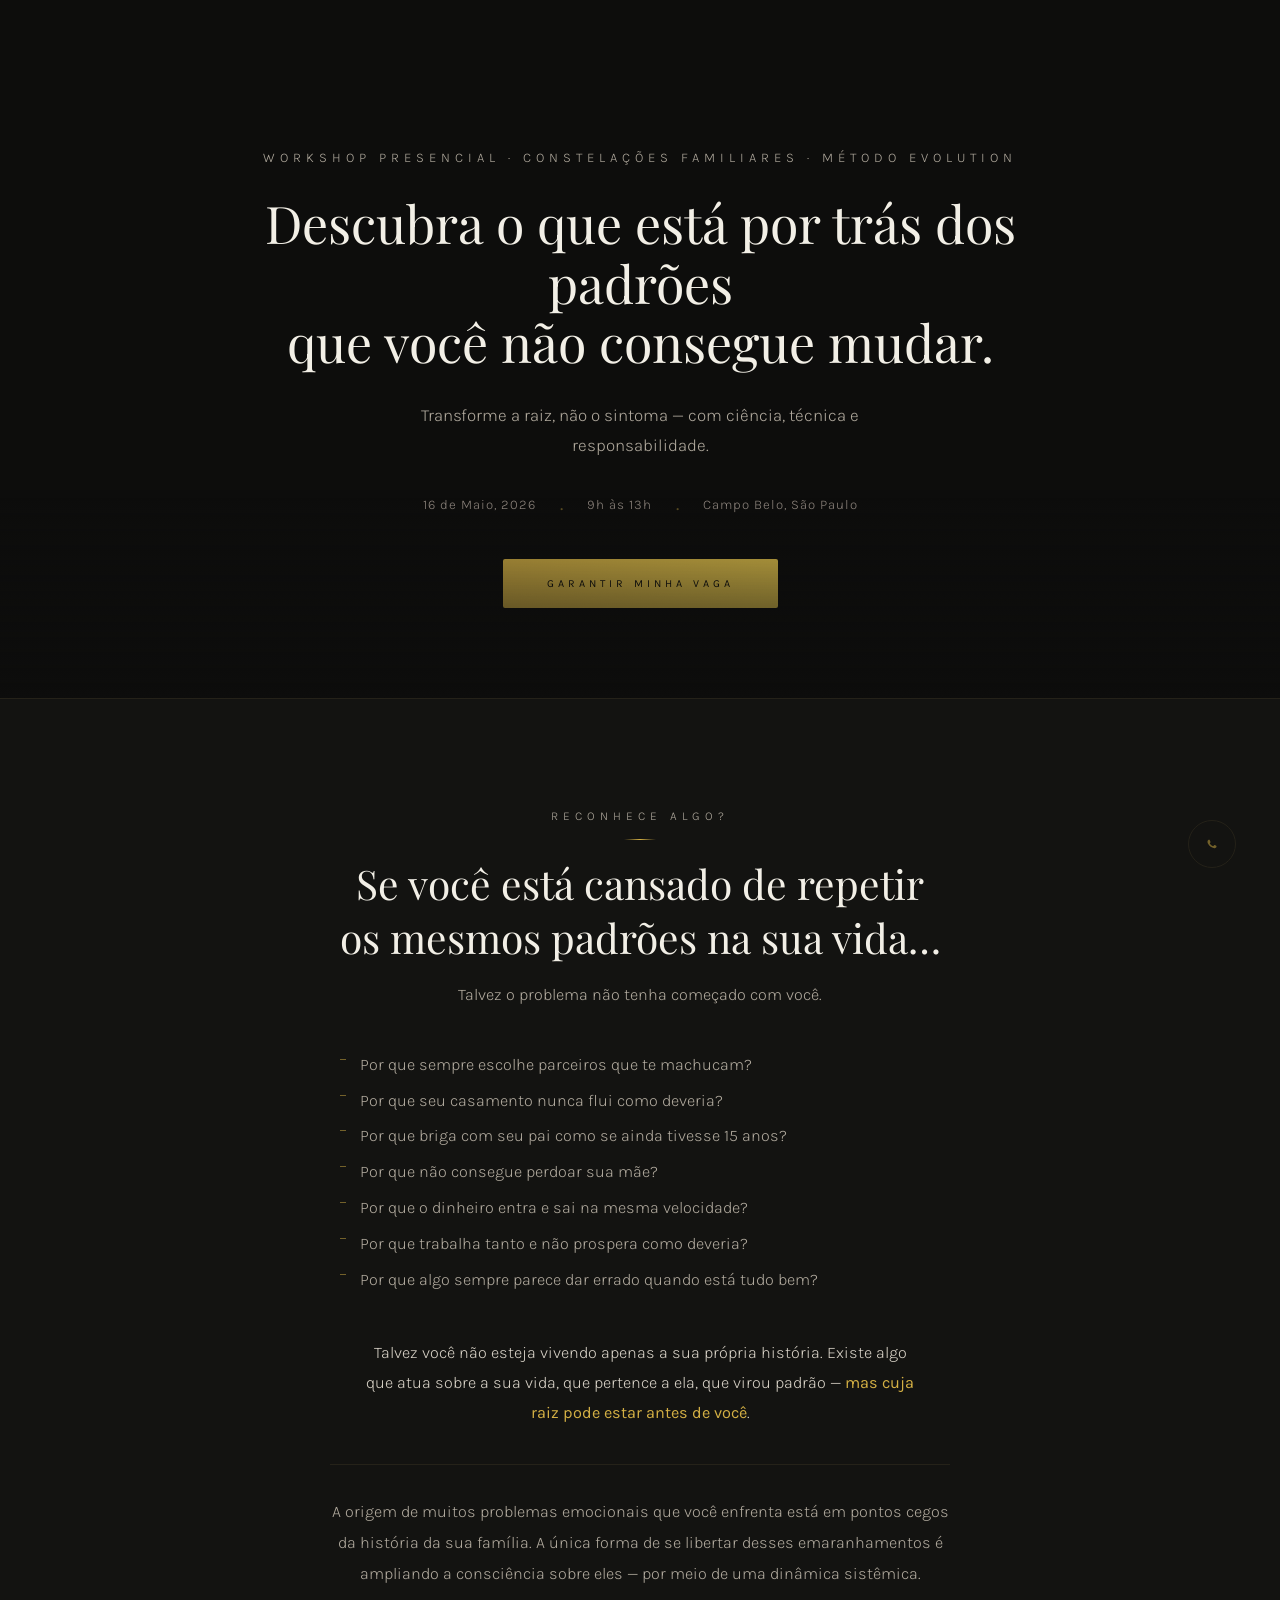
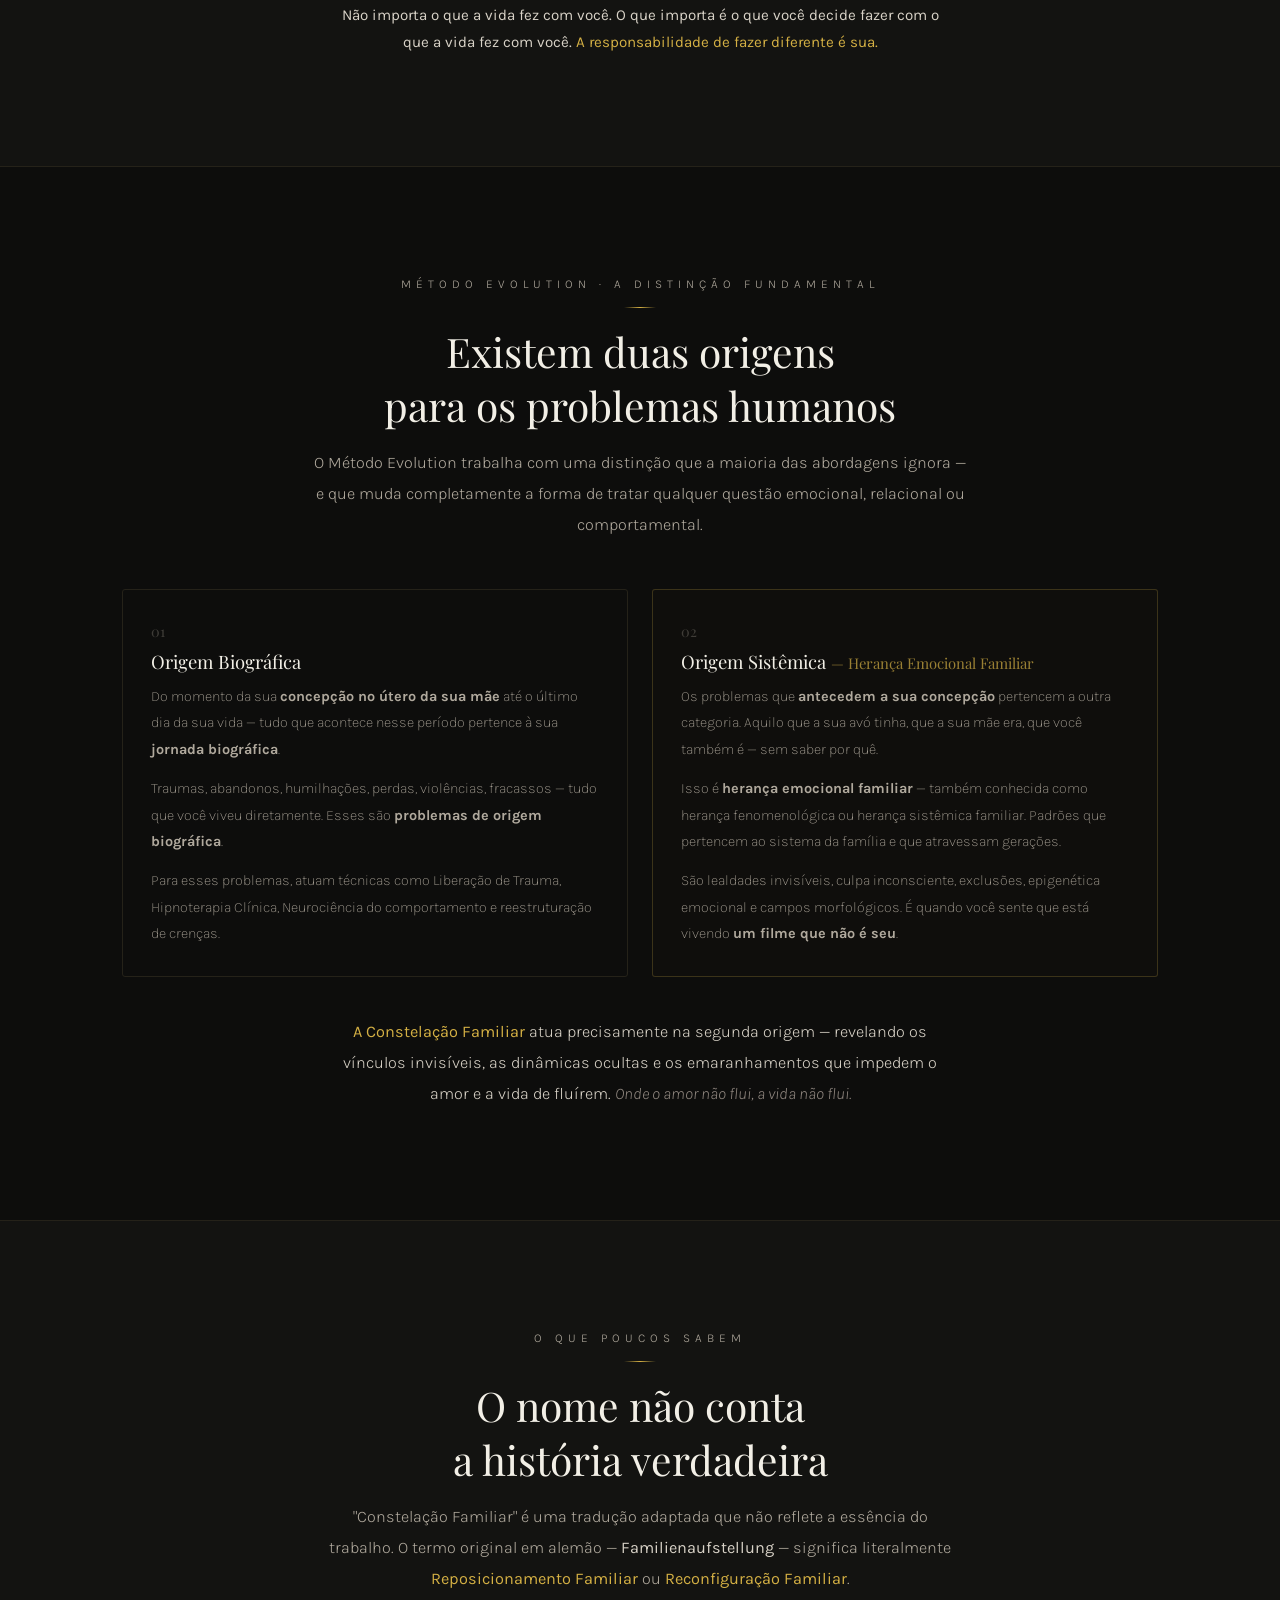
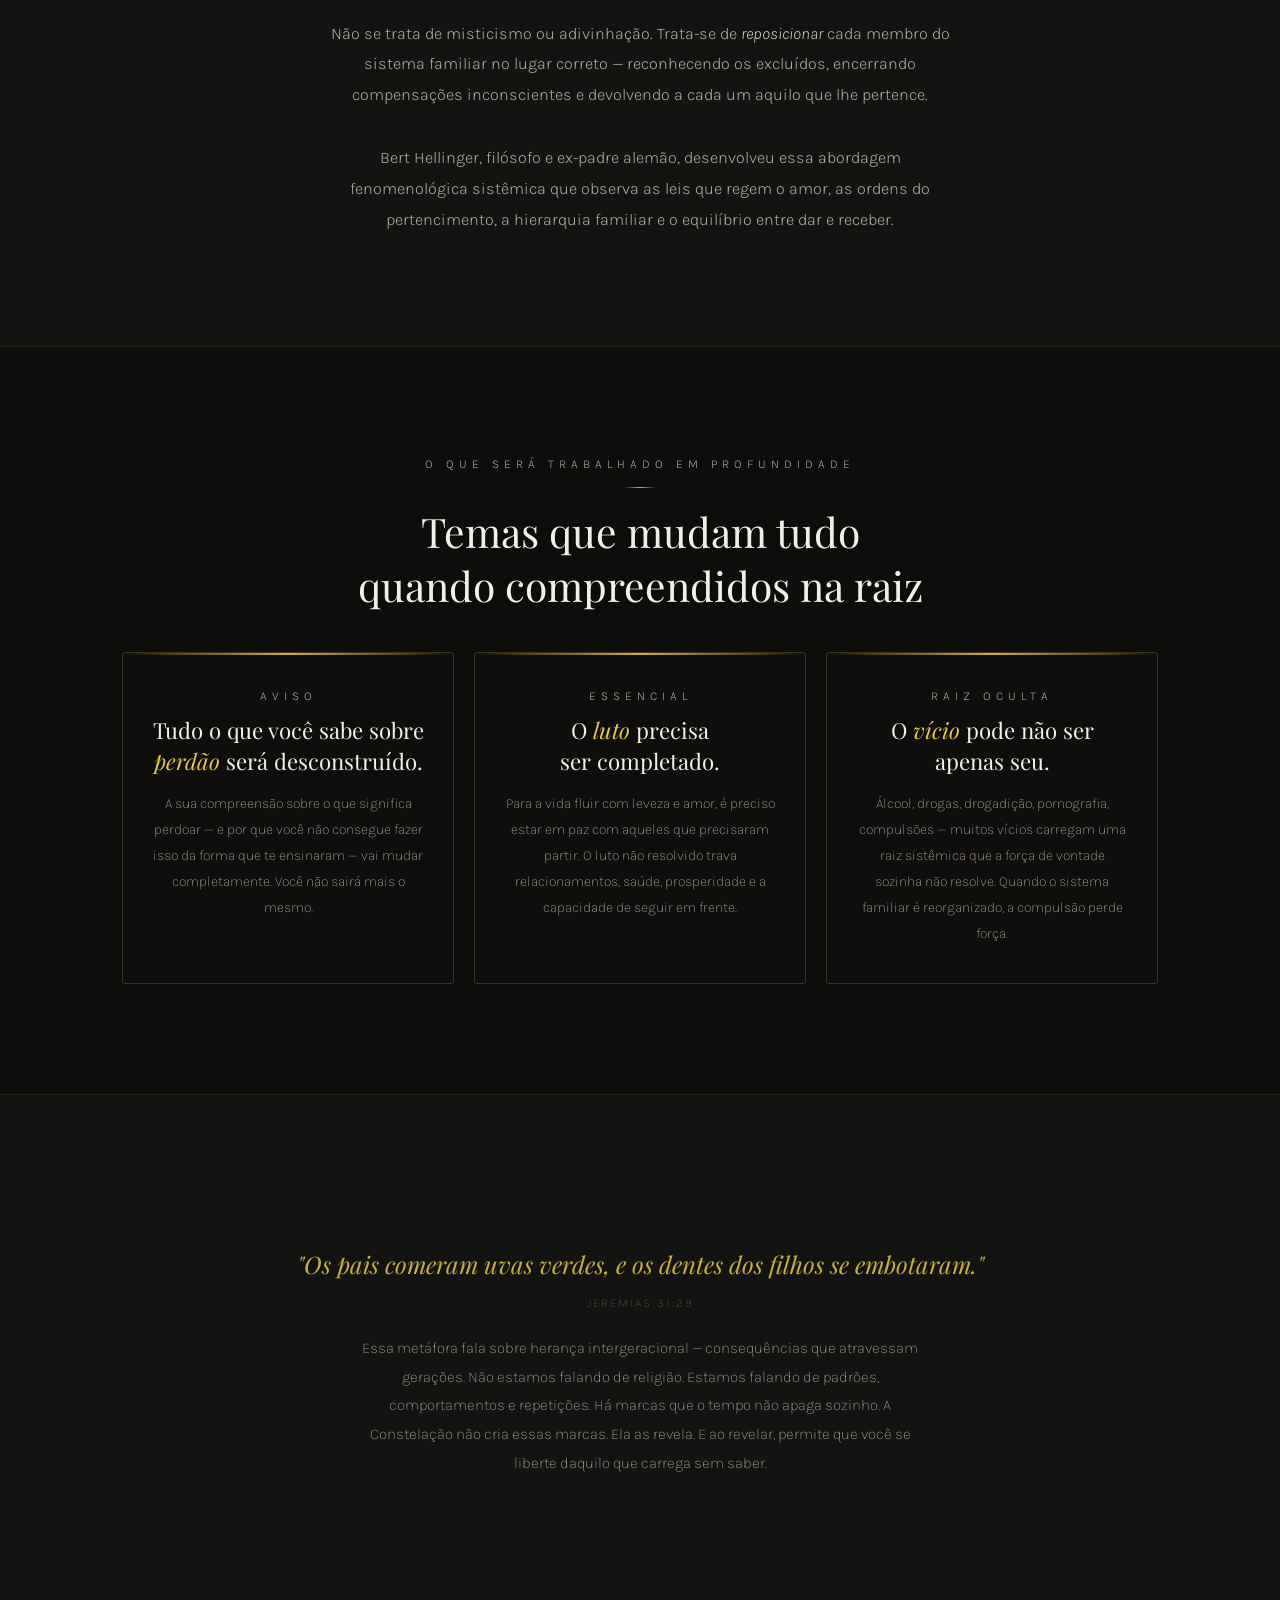
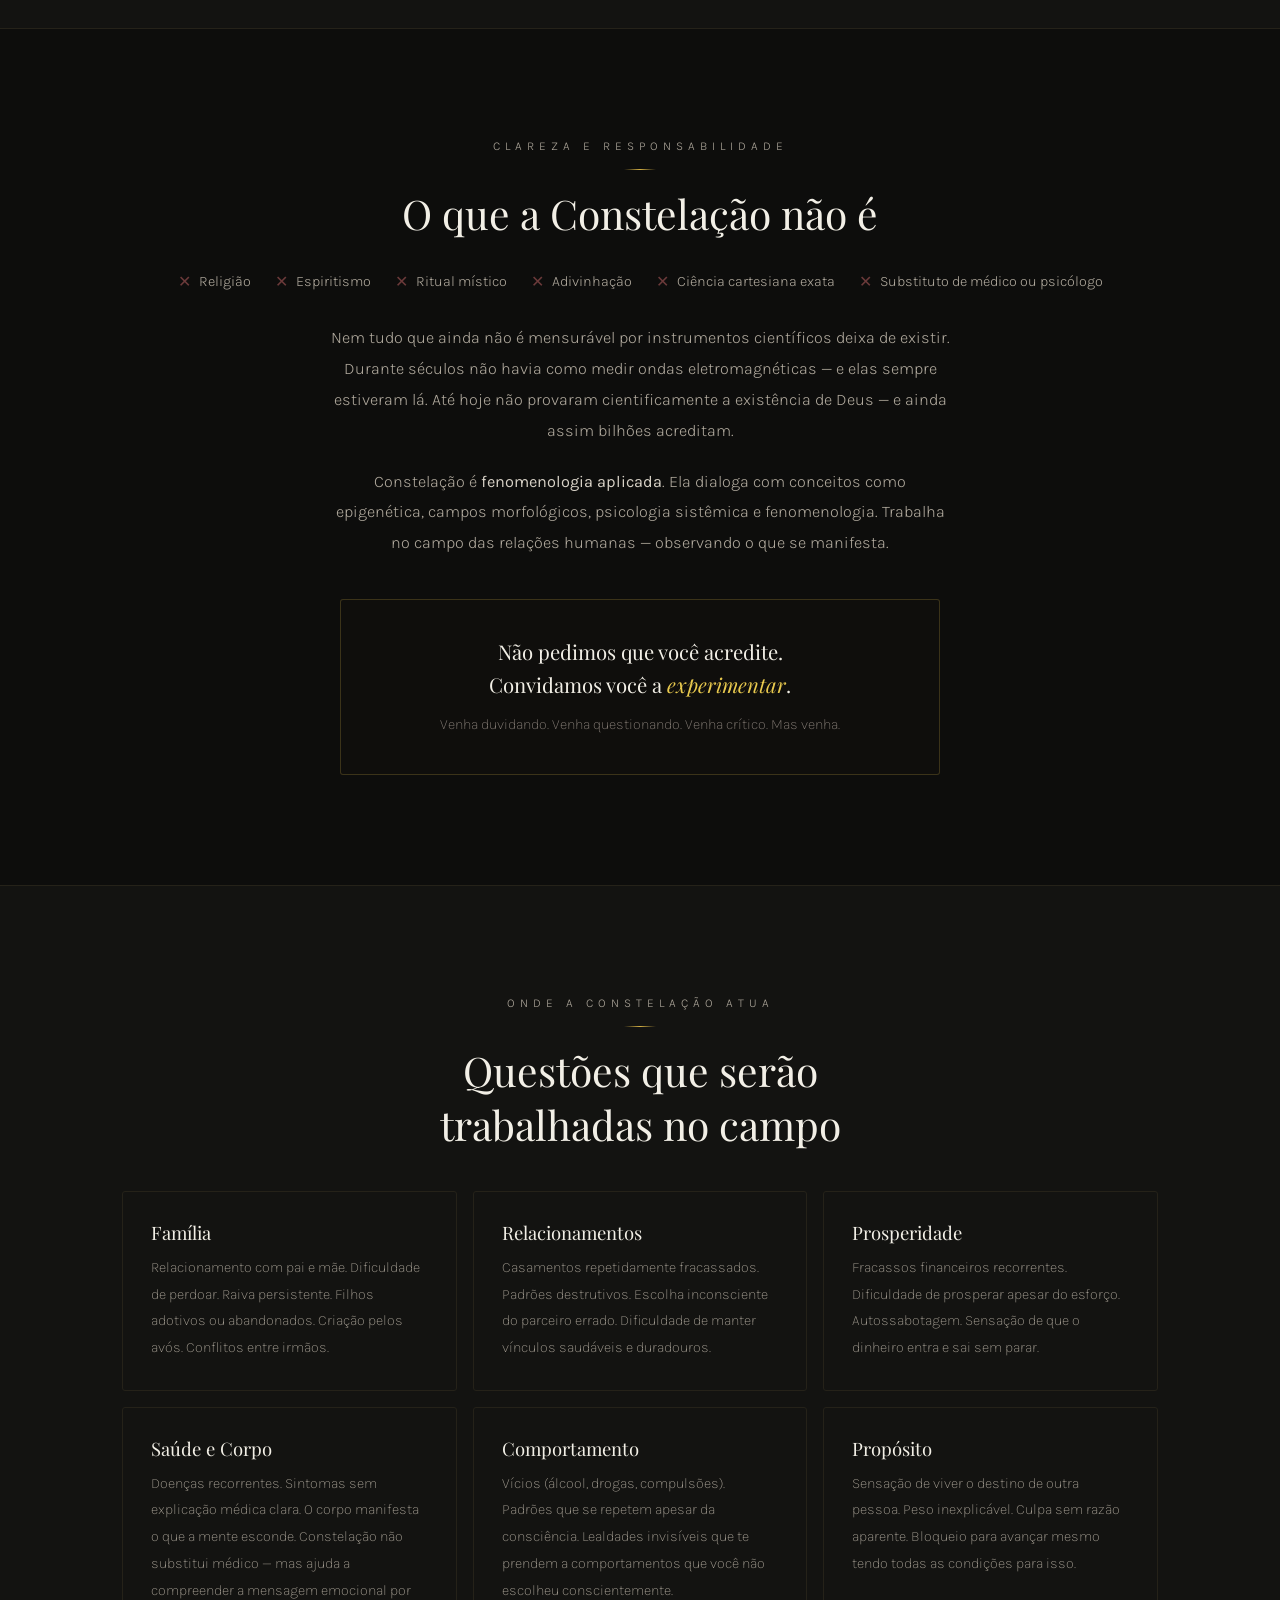
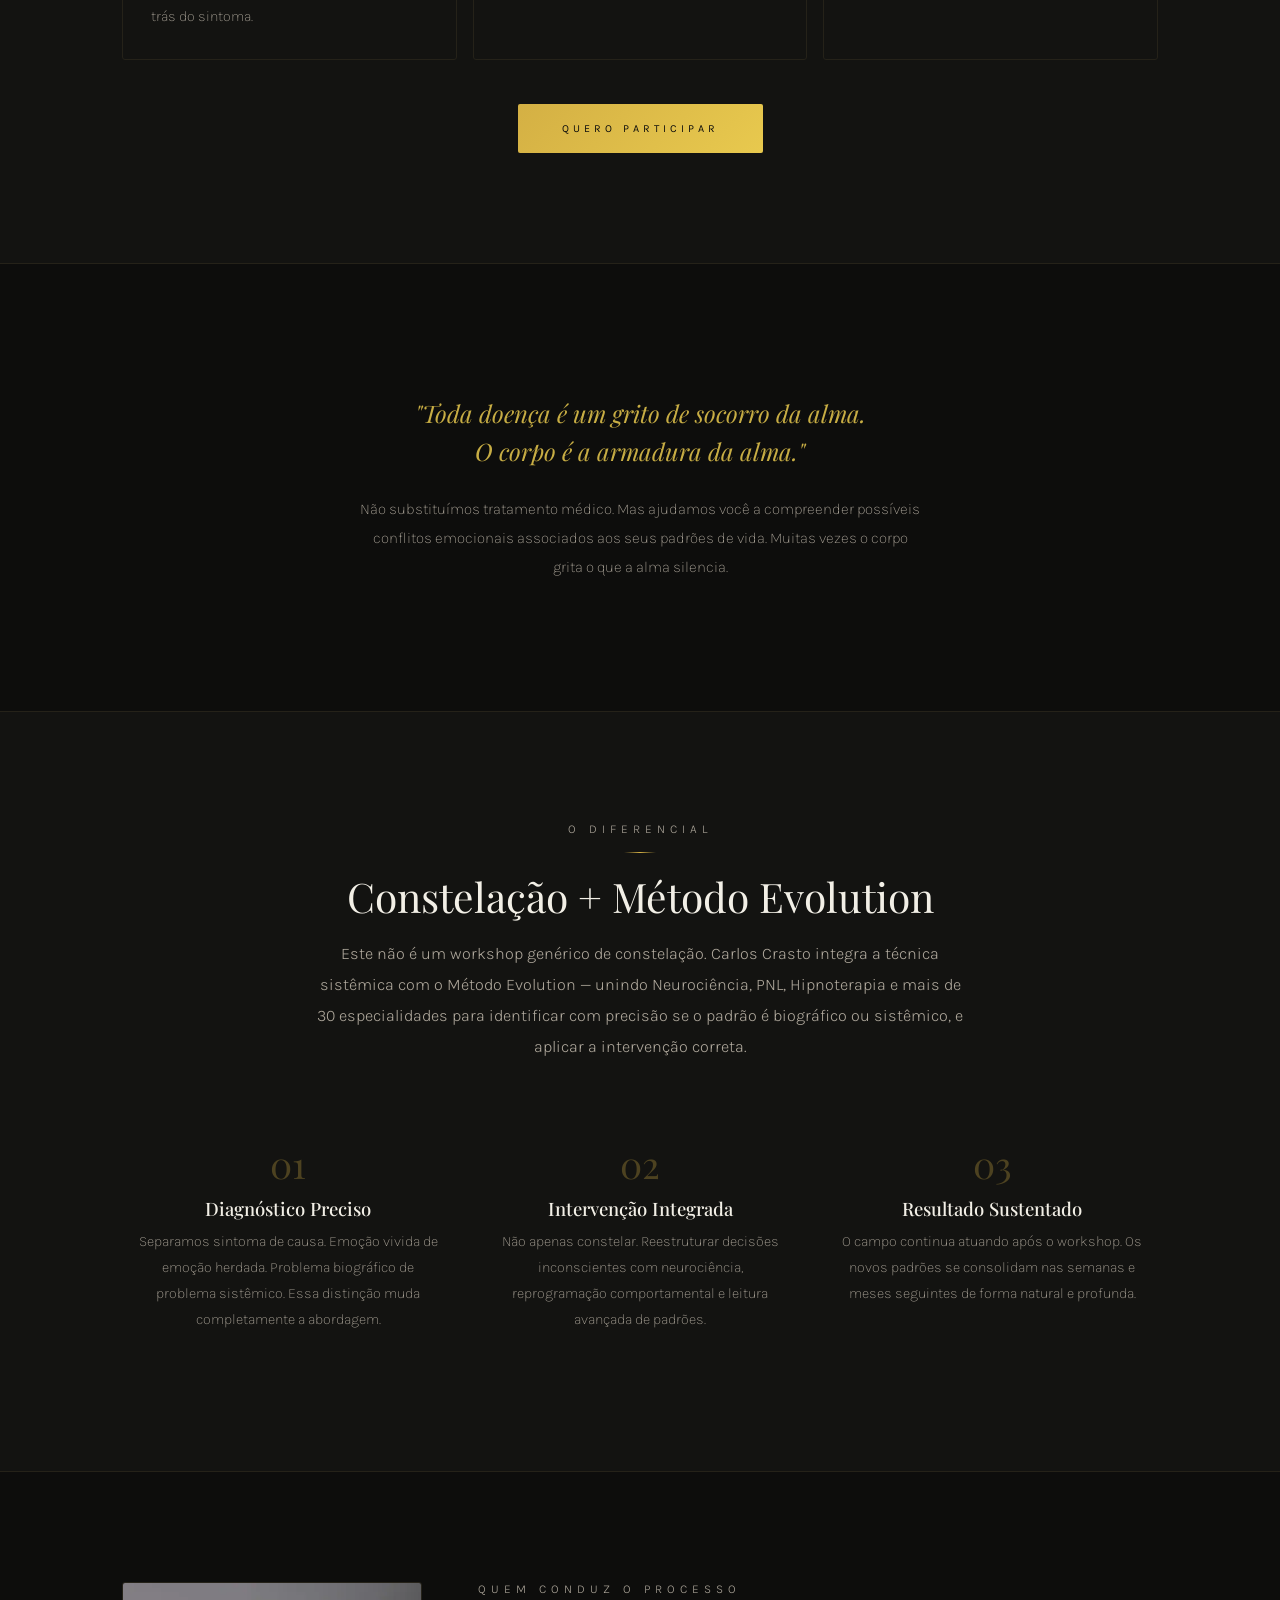
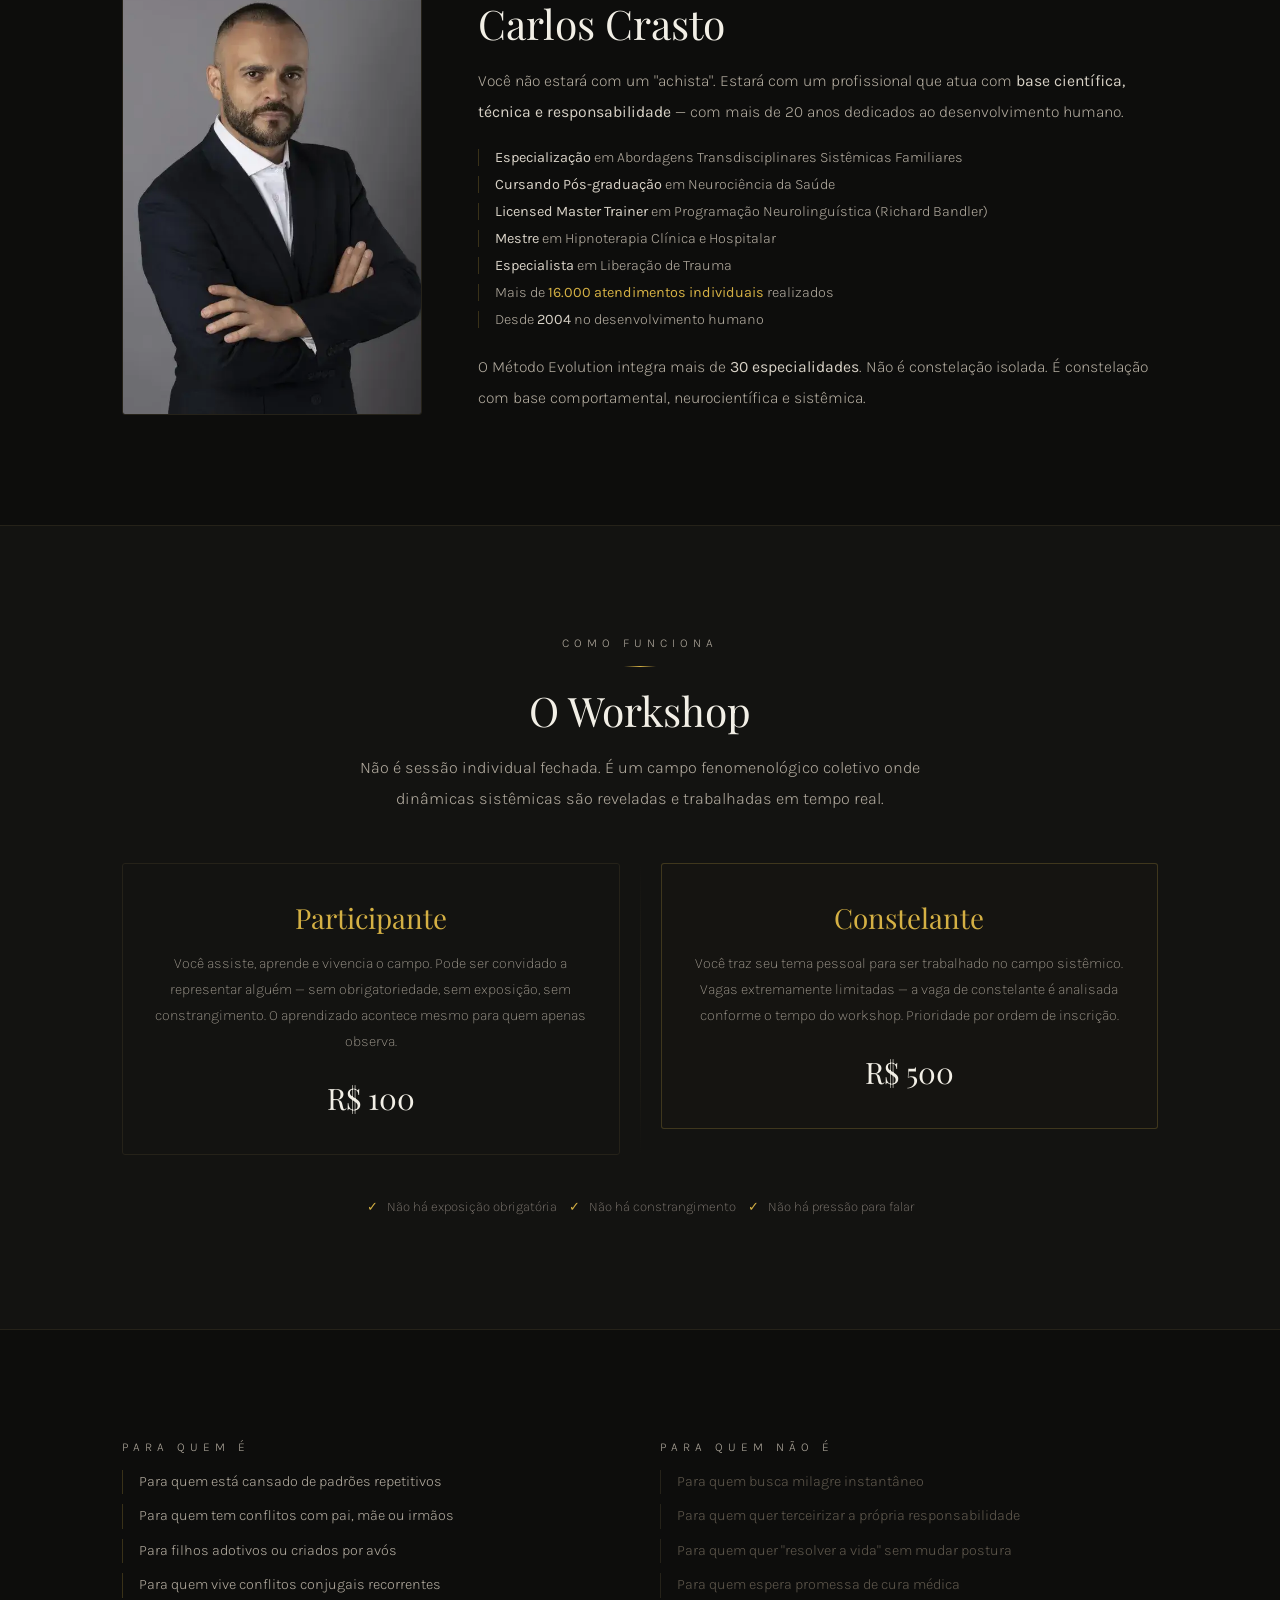
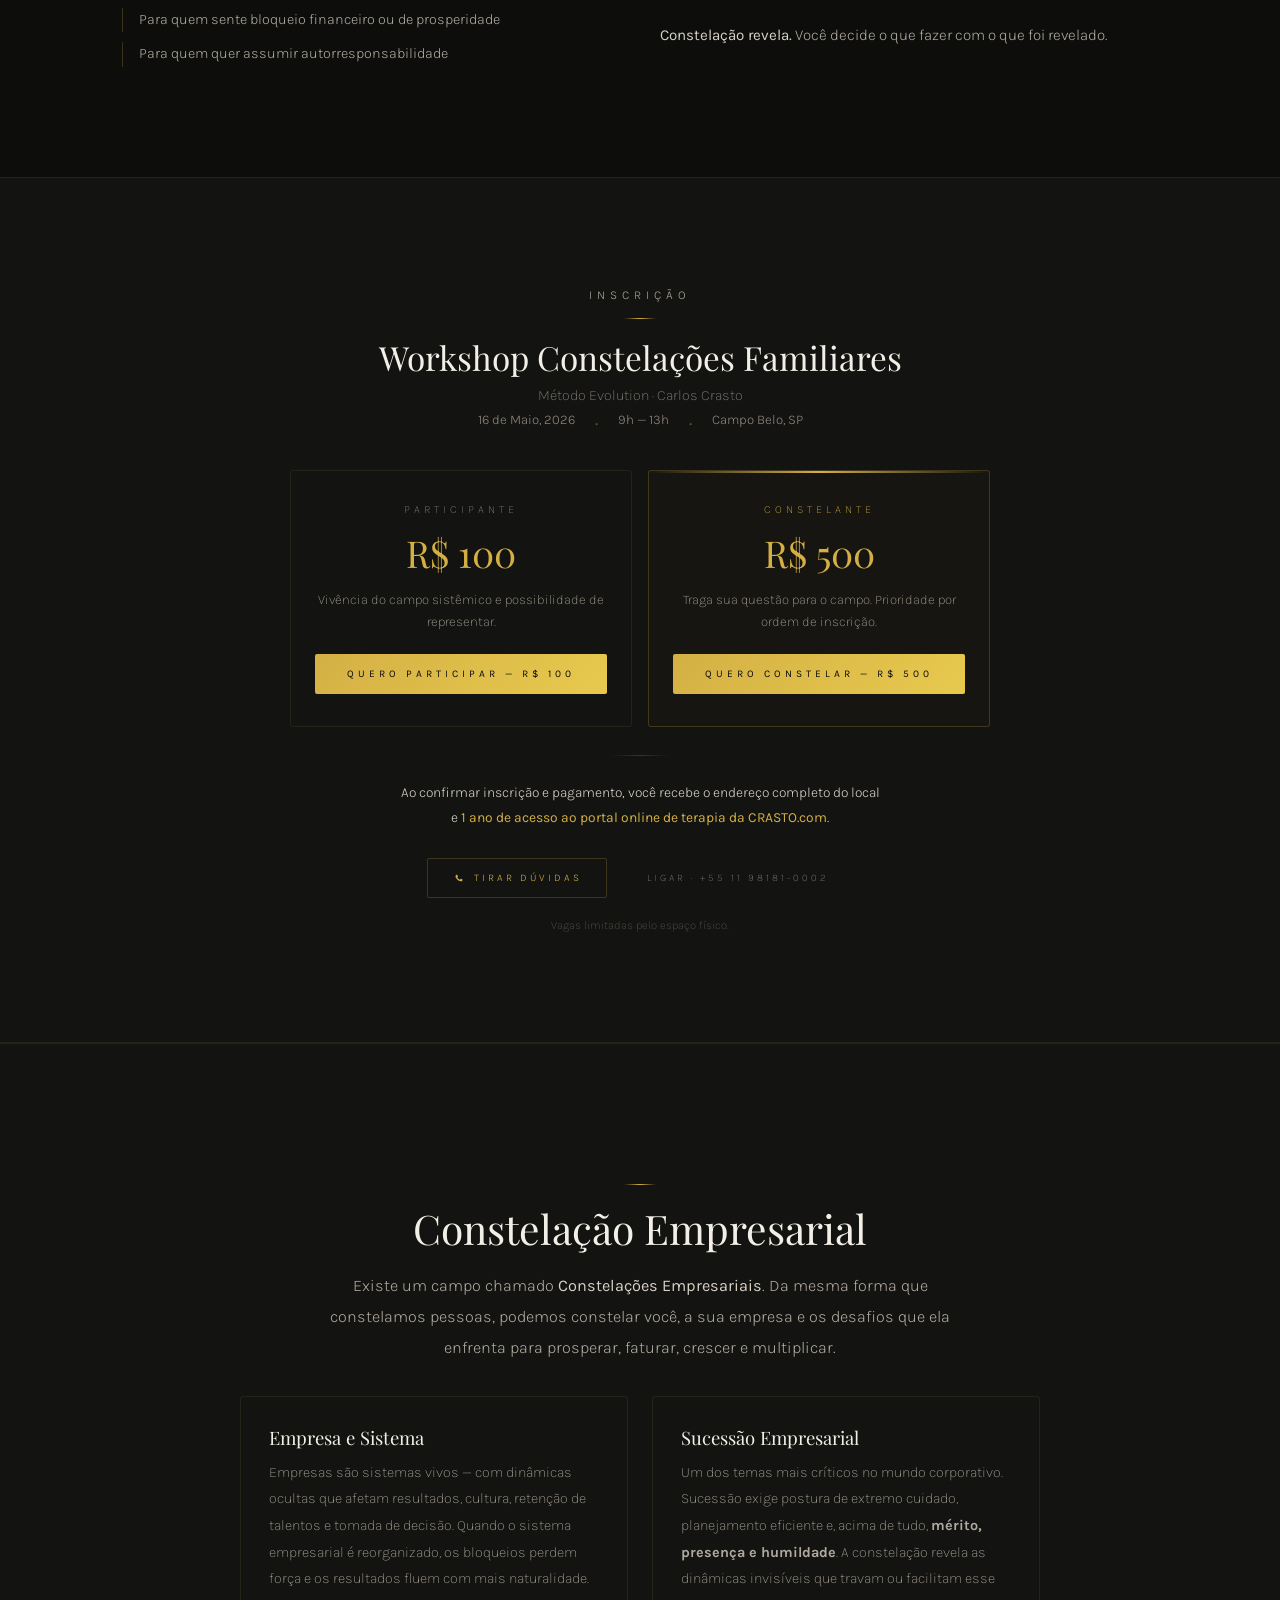
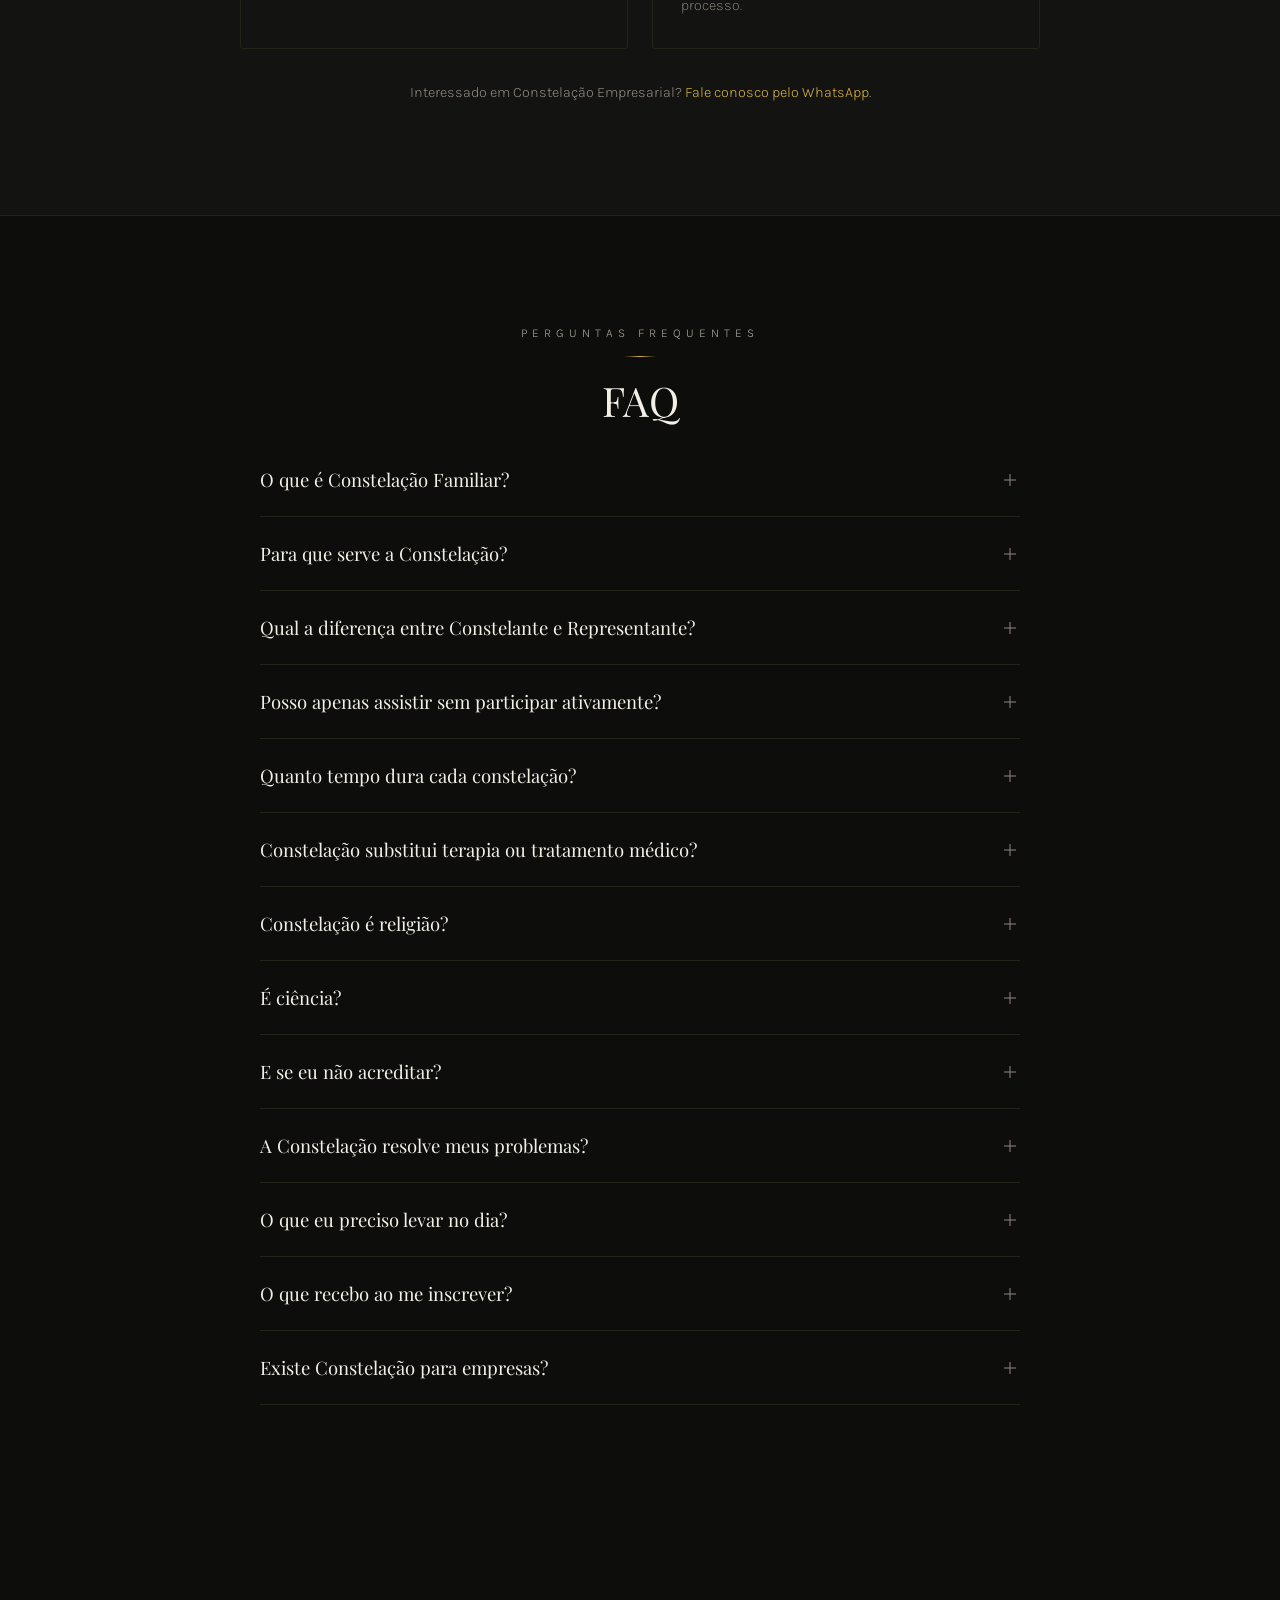
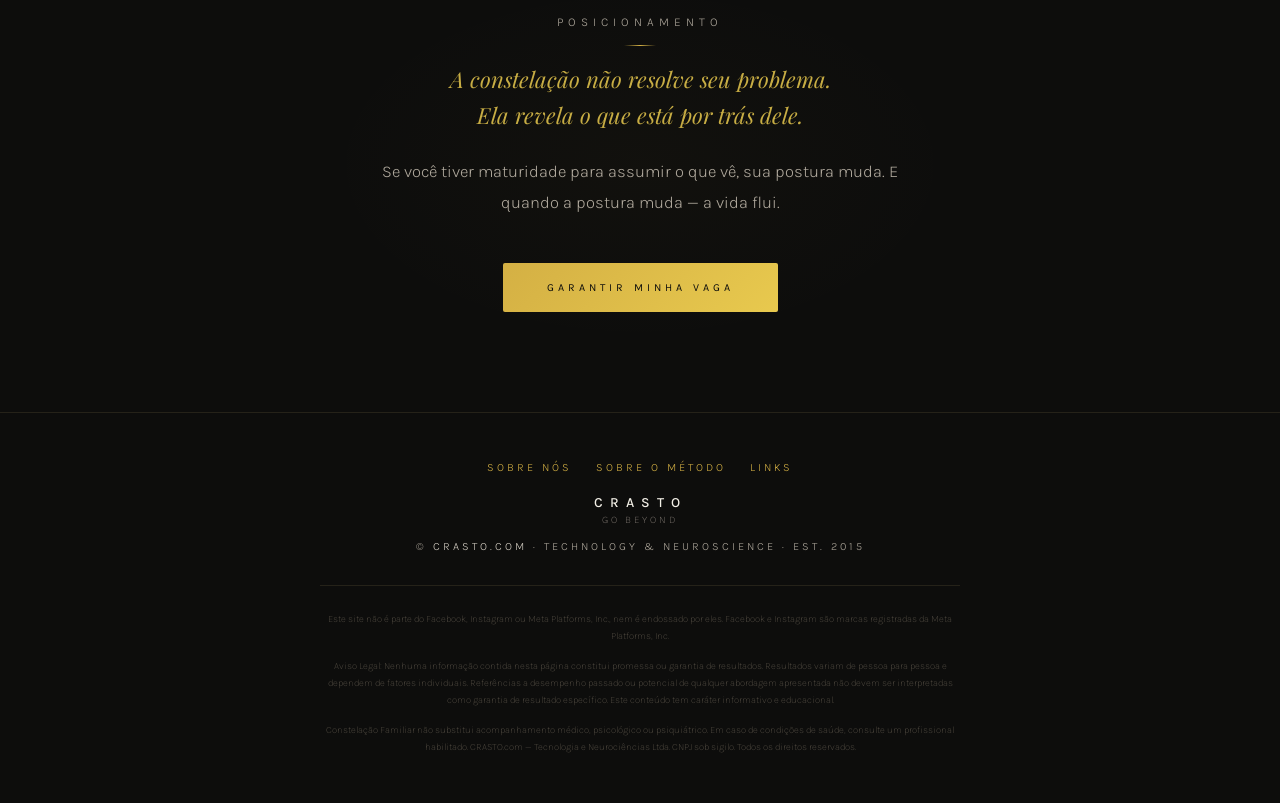
==== commit df800400: "chore: update workshop date and time for constelacoes familiares" ====
--- a/constelacoes-familiares/index.html
+++ b/constelacoes-familiares/index.html
@@ -70,9 +70,9 @@
 <p style="font-weight:300;font-size:.92rem;color:var(--text);max-width:520px;margin:0 auto 36px;line-height:1.8;opacity:0;animation:em 1.8s cubic-bezier(.16,1,.3,1) .7s forwards">Transforme a raiz, não o sintoma — com ciência, técnica e responsabilidade.</p>
 
 <div style="display:flex;justify-content:center;gap:24px;flex-wrap:wrap;margin-bottom:40px;opacity:0;animation:em 1.8s ease .85s forwards">
-  <span style="font-weight:300;font-size:.72rem;color:var(--grey);letter-spacing:1px">14 de Março, 2026</span>
+  <span style="font-weight:300;font-size:.72rem;color:var(--grey);letter-spacing:1px">16 de Maio, 2026</span>
   <span style="color:var(--accent);opacity:.4">·</span>
-  <span style="font-weight:300;font-size:.72rem;color:var(--grey);letter-spacing:1px">14h30 às 20h</span>
+  <span style="font-weight:300;font-size:.72rem;color:var(--grey);letter-spacing:1px">9h às 13h</span>
   <span style="color:var(--accent);opacity:.4">·</span>
   <span style="font-weight:300;font-size:.72rem;color:var(--grey);letter-spacing:1px">Campo Belo, São Paulo</span>
 </div>
@@ -345,9 +345,9 @@
   <h2 style="font-family:'Playfair Display',serif;font-weight:400;font-size:1.8rem;color:var(--white);margin-bottom:8px">Workshop Constelações Familiares</h2>
   <p style="font-weight:200;font-size:.78rem;color:var(--grey);margin-bottom:8px">Método Evolution · Carlos Crasto</p>
   <div style="display:flex;justify-content:center;gap:20px;margin-bottom:36px;flex-wrap:wrap">
-    <span style="font-weight:300;font-size:.72rem;color:var(--grey)">14 de Março, 2026</span>
+    <span style="font-weight:300;font-size:.72rem;color:var(--grey)">16 de Maio, 2026</span>
     <span style="color:var(--accent);opacity:.4">·</span>
-    <span style="font-weight:300;font-size:.72rem;color:var(--grey)">14h30 — 20h</span>
+    <span style="font-weight:300;font-size:.72rem;color:var(--grey)">9h — 13h</span>
     <span style="color:var(--accent);opacity:.4">·</span>
     <span style="font-weight:300;font-size:.72rem;color:var(--grey)">Campo Belo, SP</span>
   </div>
@@ -373,7 +373,7 @@
   <p style="font-weight:300;font-size:.75rem;color:var(--white-soft);margin-top:20px;line-height:1.8">Ao confirmar inscrição e pagamento, você recebe o endereço completo do local<br>e <strong style="font-weight:400;color:var(--accent)">1 ano de acesso ao portal online de terapia da CRASTO.com</strong>.</p>
 
   <div style="display:flex;justify-content:center;gap:16px;margin-top:28px;flex-wrap:wrap">
-    <a href="https://wa.me/5511981810002?text=Olá%2C%20tenho%20interesse%20no%20Workshop%20de%20Constelações%20Familiares%20do%20dia%2014/03." style="display:inline-flex;align-items:center;gap:8px;padding:12px 24px;border:1px solid var(--accent-border);border-radius:2px;text-decoration:none;font-weight:300;font-size:.55rem;letter-spacing:3px;text-transform:uppercase;color:var(--accent);transition:all .4s" target="_blank" rel="noopener">
+    <a href="https://wa.me/5511981810002?text=Olá%2C%20tenho%20interesse%20no%20Workshop%20de%20Constelações%20Familiares%20do%20dia%2016/05." style="display:inline-flex;align-items:center;gap:8px;padding:12px 24px;border:1px solid var(--accent-border);border-radius:2px;text-decoration:none;font-weight:300;font-size:.55rem;letter-spacing:3px;text-transform:uppercase;color:var(--accent);transition:all .4s" target="_blank" rel="noopener">
       <svg width="14" height="14" viewBox="0 0 24 24" fill="currentColor"><path d="M17.472 14.382c-.297-.149-1.758-.867-2.03-.967-.273-.099-.471-.148-.67.15-.197.297-.767.966-.94 1.164-.173.199-.347.223-.644.075-.297-.15-1.255-.463-2.39-1.475-.883-.788-1.48-1.761-1.653-2.059-.173-.297-.018-.458.13-.606.134-.133.298-.347.446-.52.149-.174.198-.298.298-.497.099-.198.05-.371-.025-.52-.075-.149-.669-1.612-.916-2.207-.242-.579-.487-.5-.669-.51-.173-.008-.371-.01-.57-.01-.198 0-.52.074-.792.372-.272.297-1.04 1.016-1.04 2.479 0 1.462 1.065 2.875 1.213 3.074.149.198 2.096 3.2 5.077 4.487.709.306 1.262.489 1.694.625.712.227 1.36.195 1.871.118.571-.085 1.758-.719 2.006-1.413.248-.694.248-1.289.173-1.413-.074-.124-.272-.198-.57-.347z"/></svg>
       Tirar dúvidas
     </a>
@@ -448,7 +448,7 @@
   <div class="faq-item">
     <div class="faq-q"><h4>Quanto tempo dura cada constelação?</h4><span class="faq-icon"></span></div>
     <div class="faq-a">
-      <p>Uma constelação pode durar entre 20 minutos e 2 horas, dependendo do caso, da complexidade sistêmica e do que se manifesta no campo. Cada processo é único. O workshop vai das 14h30 às 20h.</p>
+      <p>Uma constelação pode durar entre 20 minutos e 2 horas, dependendo do caso, da complexidade sistêmica e do que se manifesta no campo. Cada processo é único. O workshop vai das 9h às 13h.</p>
     </div>
   </div>
 
@@ -544,7 +544,7 @@
 </div></div>
 
 <!-- WA FLOAT -->
-<div class="wa"><a href="https://wa.me/5511981810002?text=Olá%2C%20tenho%20interesse%20no%20Workshop%20de%20Constelações%20Familiares%20do%20dia%2014/03" target="_blank" rel="noopener"><svg viewBox="0 0 24 24"><path d="M17.472 14.382c-.297-.149-1.758-.867-2.03-.967-.273-.099-.471-.148-.67.15-.197.297-.767.966-.94 1.164-.173.199-.347.223-.644.075-.297-.15-1.255-.463-2.39-1.475-.883-.788-1.48-1.761-1.653-2.059-.173-.297-.018-.458.13-.606.134-.133.298-.347.446-.52.149-.174.198-.298.298-.497.099-.198.05-.371-.025-.52-.075-.149-.669-1.612-.916-2.207-.242-.579-.487-.5-.669-.51-.173-.008-.371-.01-.57-.01-.198 0-.52.074-.792.372-.272.297-1.04 1.016-1.04 2.479 0 1.462 1.065 2.875 1.213 3.074.149.198 2.096 3.2 5.077 4.487.709.306 1.262.489 1.694.625.712.227 1.36.195 1.871.118.571-.085 1.758-.719 2.006-1.413.248-.694.248-1.289.173-1.413-.074-.124-.272-.198-.57-.347z"/></svg></a></div>
+<div class="wa"><a href="https://wa.me/5511981810002?text=Olá%2C%20tenho%20interesse%20no%20Workshop%20de%20Constelações%20Familiares%20do%20dia%2016/05" target="_blank" rel="noopener"><svg viewBox="0 0 24 24"><path d="M17.472 14.382c-.297-.149-1.758-.867-2.03-.967-.273-.099-.471-.148-.67.15-.197.297-.767.966-.94 1.164-.173.199-.347.223-.644.075-.297-.15-1.255-.463-2.39-1.475-.883-.788-1.48-1.761-1.653-2.059-.173-.297-.018-.458.13-.606.134-.133.298-.347.446-.52.149-.174.198-.298.298-.497.099-.198.05-.371-.025-.52-.075-.149-.669-1.612-.916-2.207-.242-.579-.487-.5-.669-.51-.173-.008-.371-.01-.57-.01-.198 0-.52.074-.792.372-.272.297-1.04 1.016-1.04 2.479 0 1.462 1.065 2.875 1.213 3.074.149.198 2.096 3.2 5.077 4.487.709.306 1.262.489 1.694.625.712.227 1.36.195 1.871.118.571-.085 1.758-.719 2.006-1.413.248-.694.248-1.289.173-1.413-.074-.124-.272-.198-.57-.347z"/></svg></a></div>
 
 <script>
 // Scroll reveal
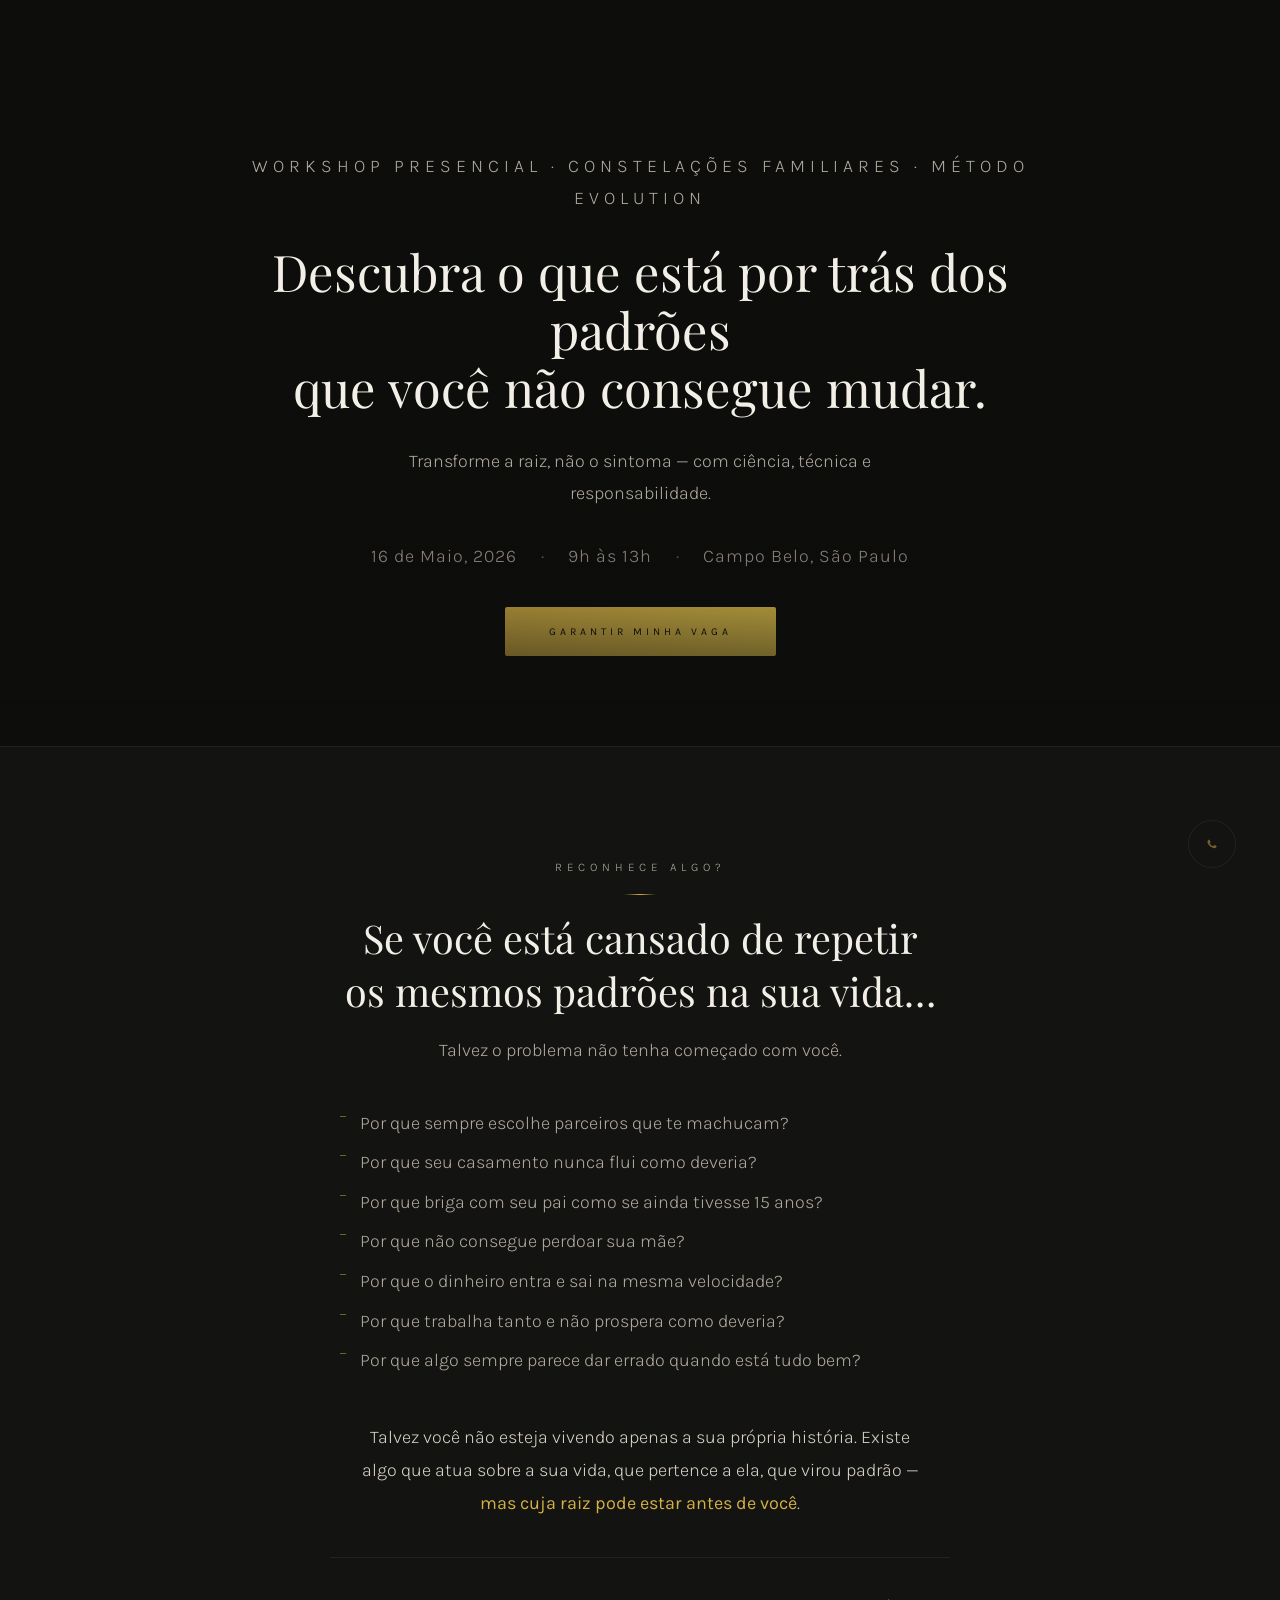
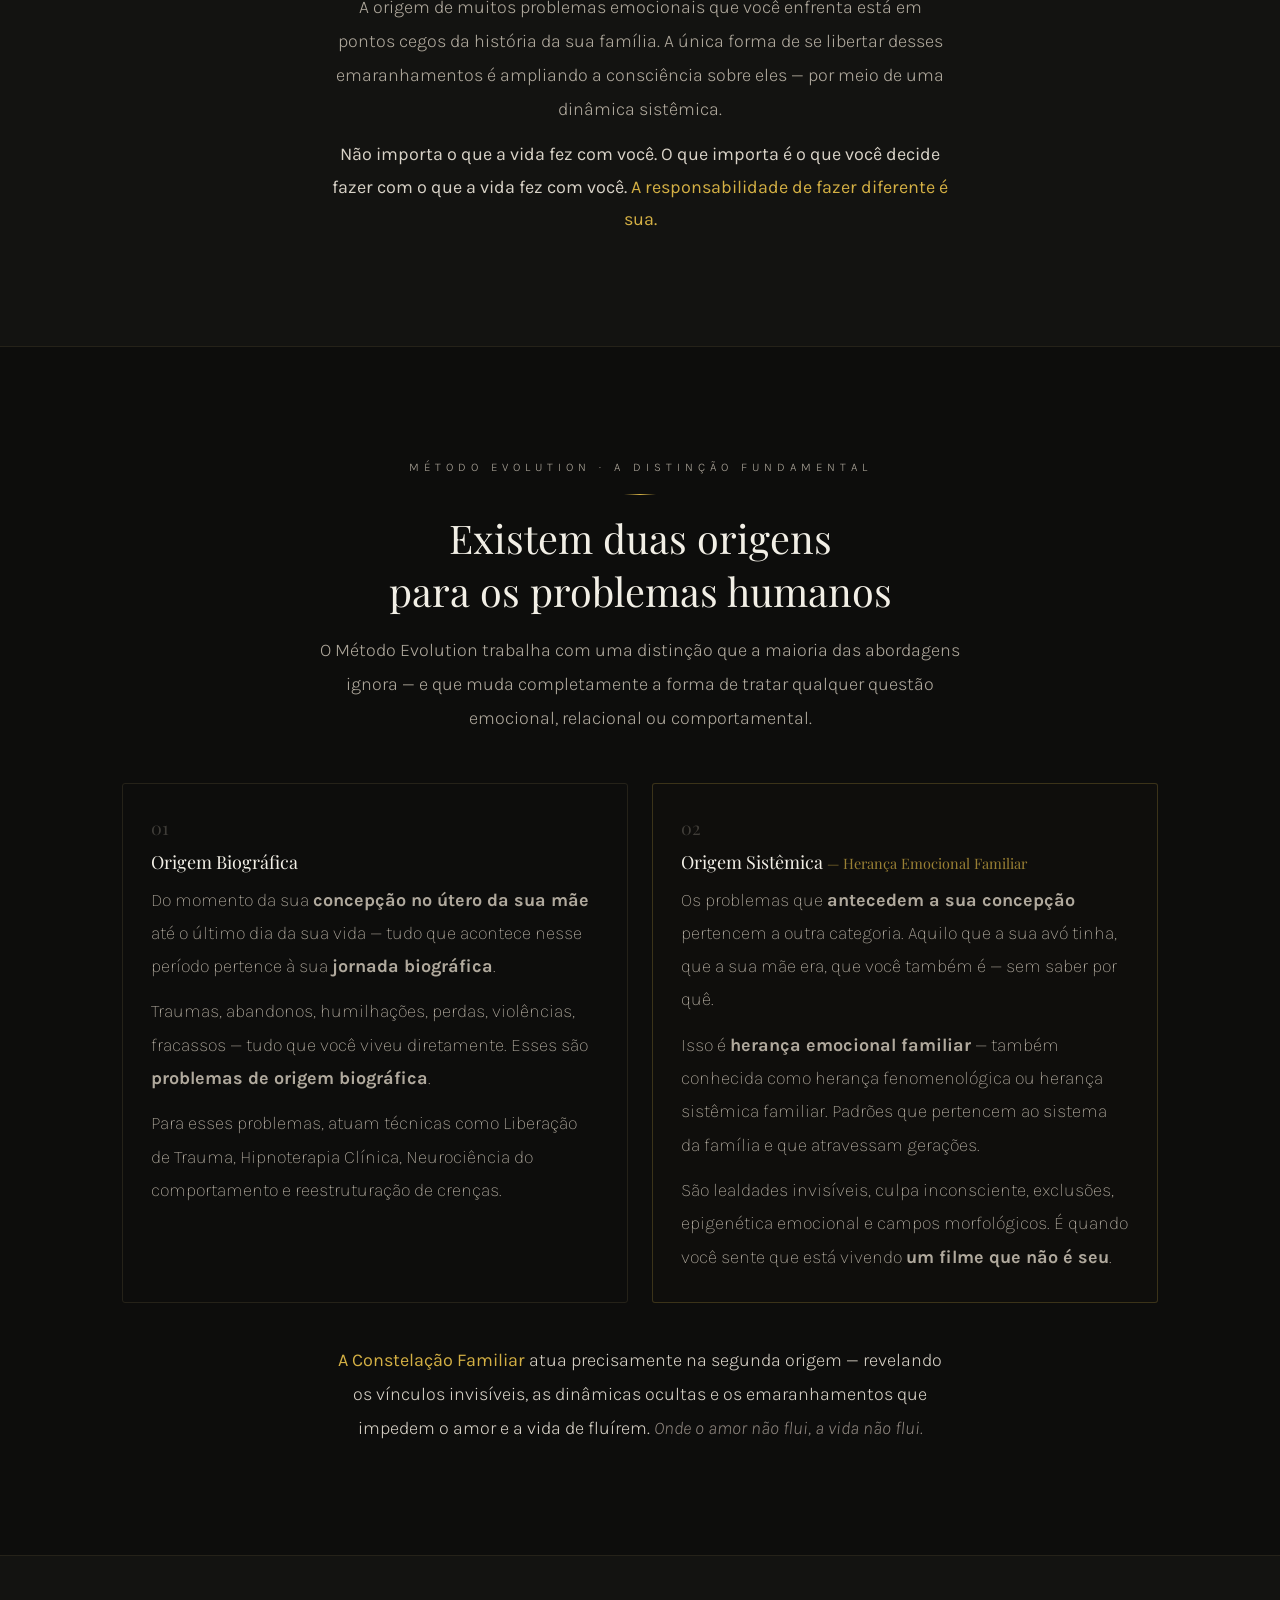
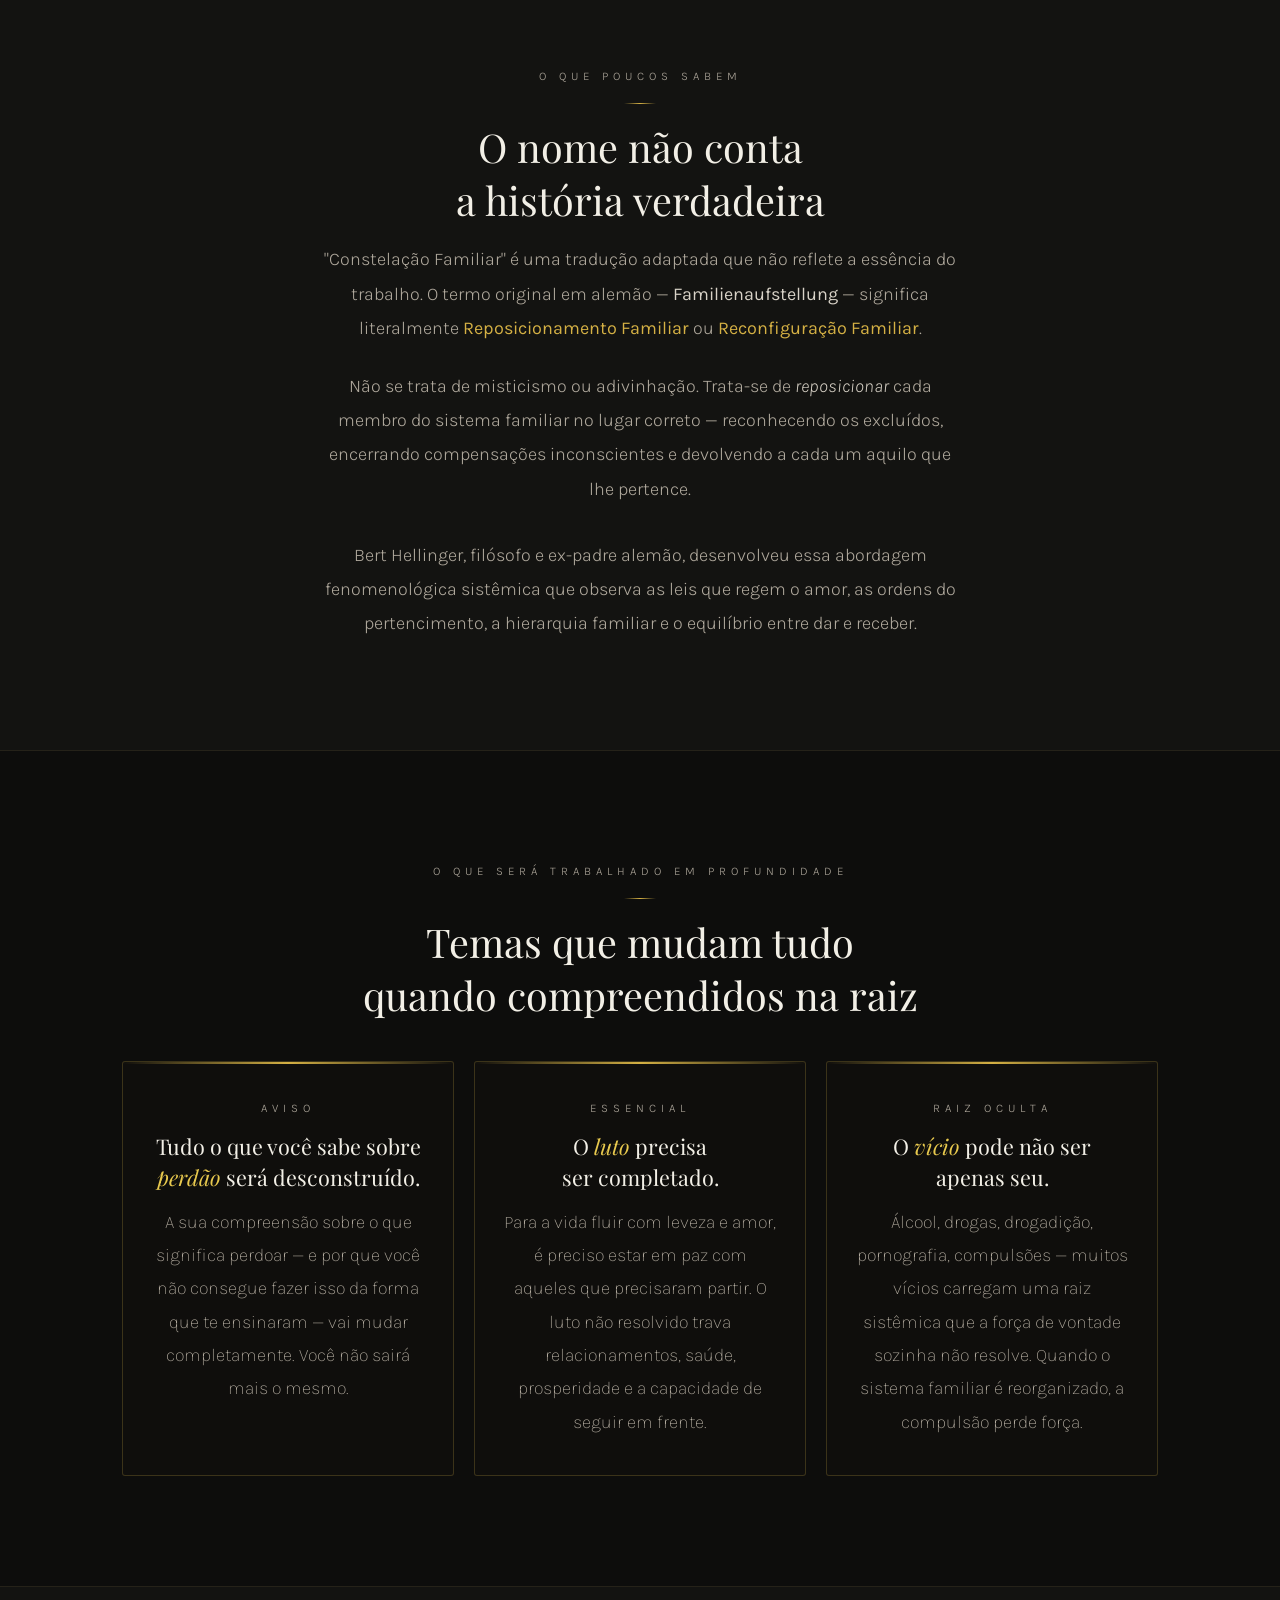
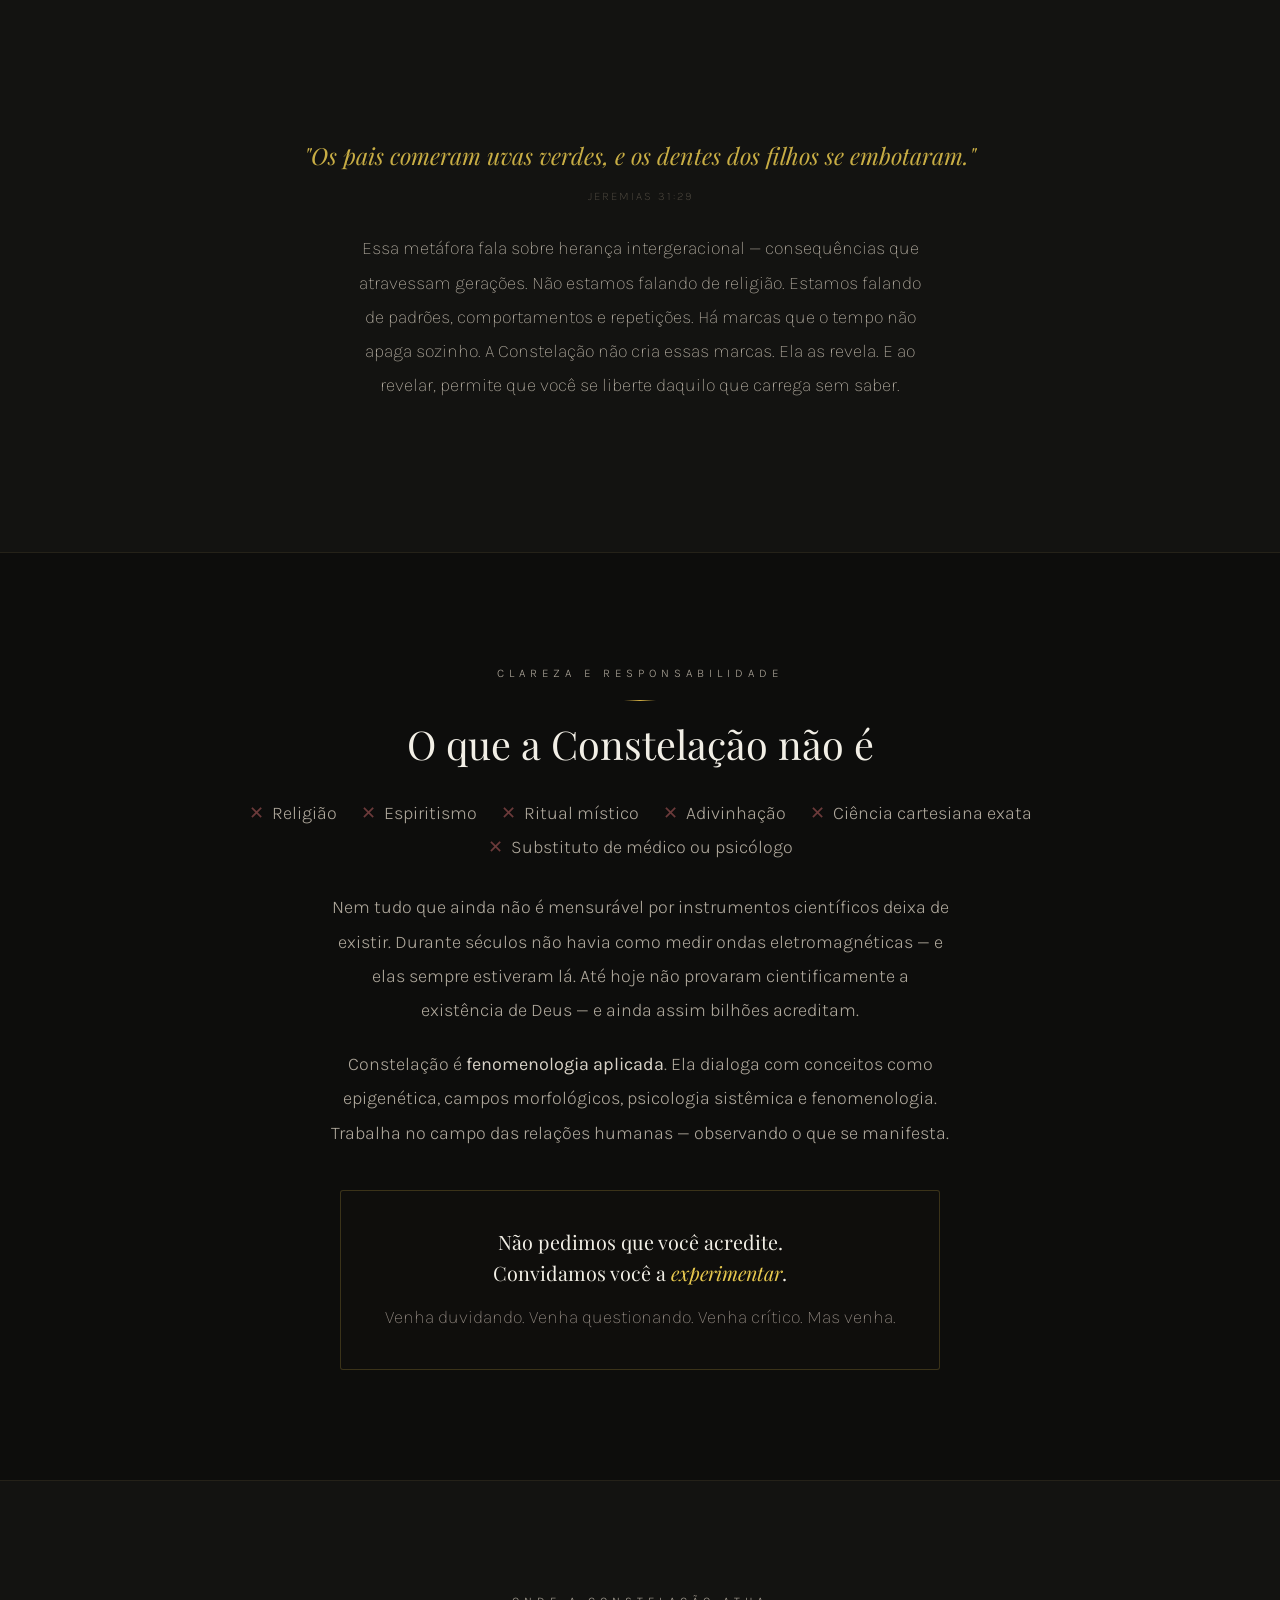
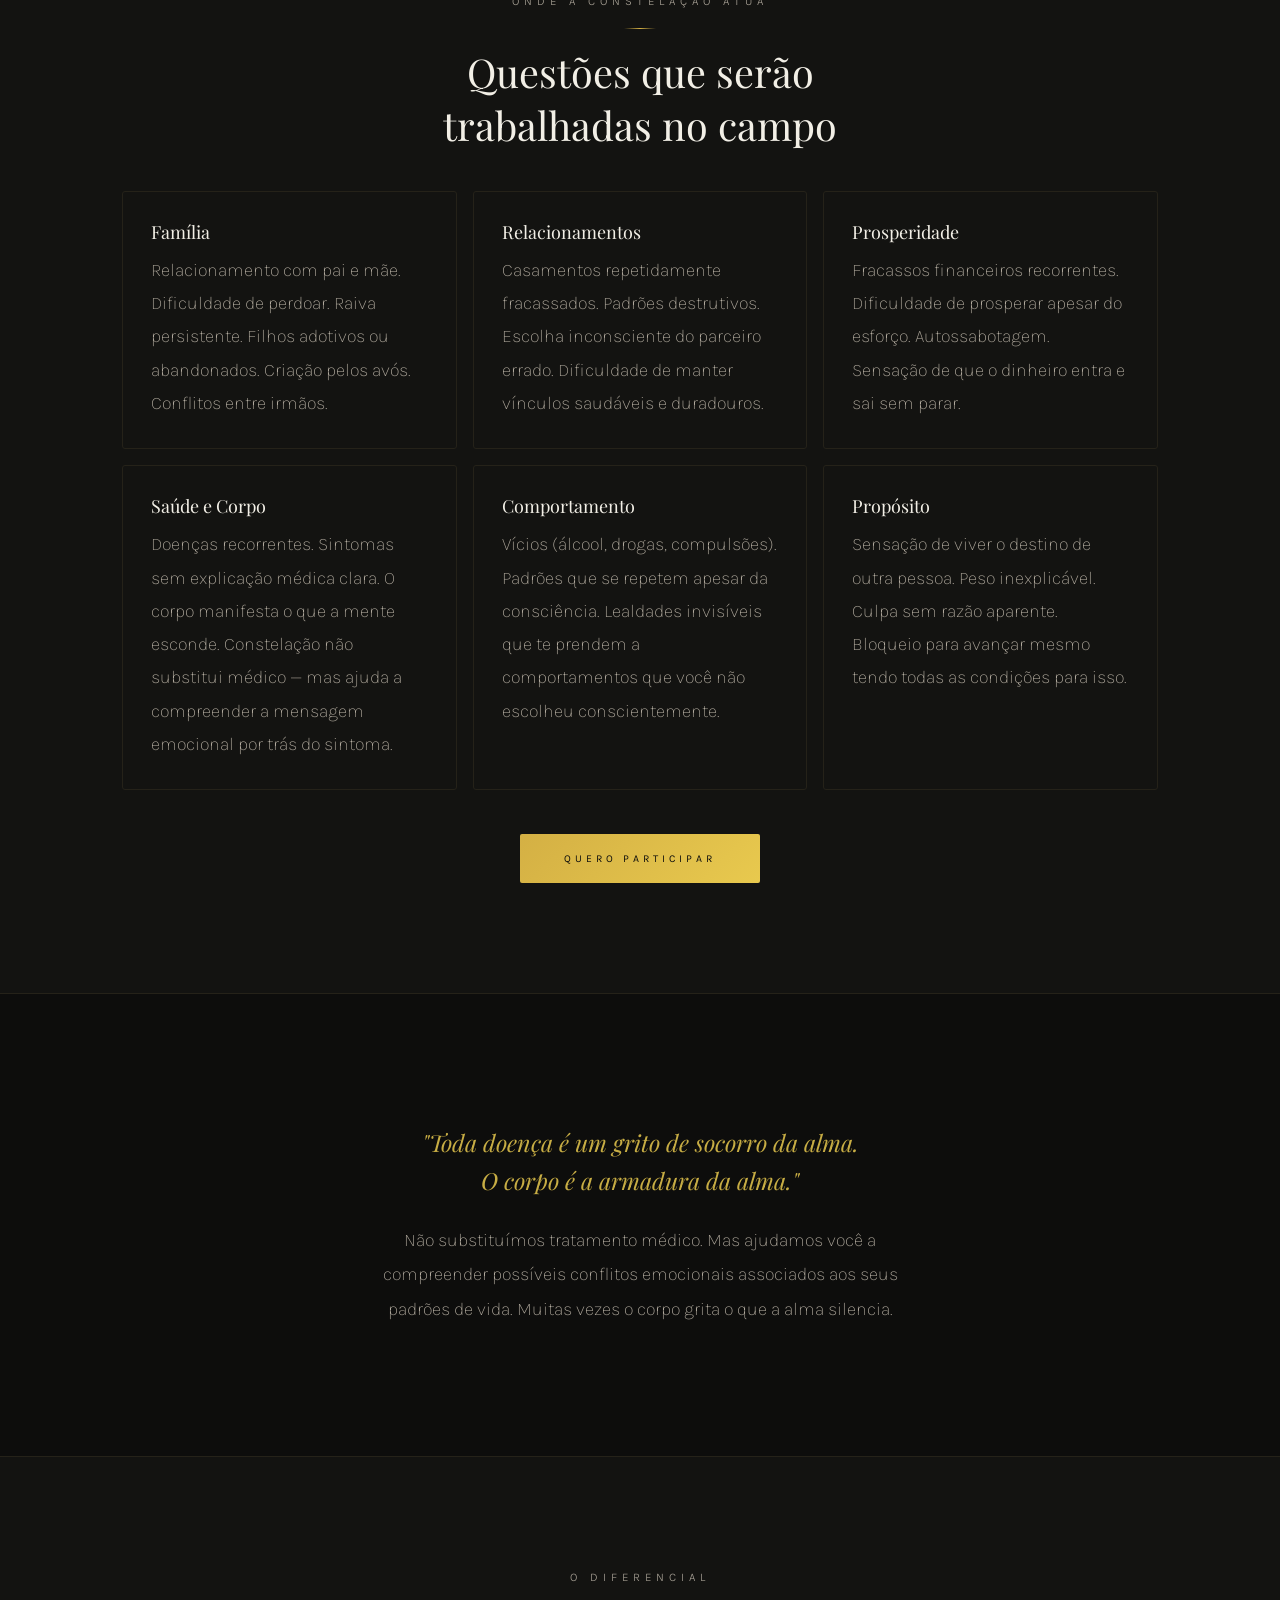
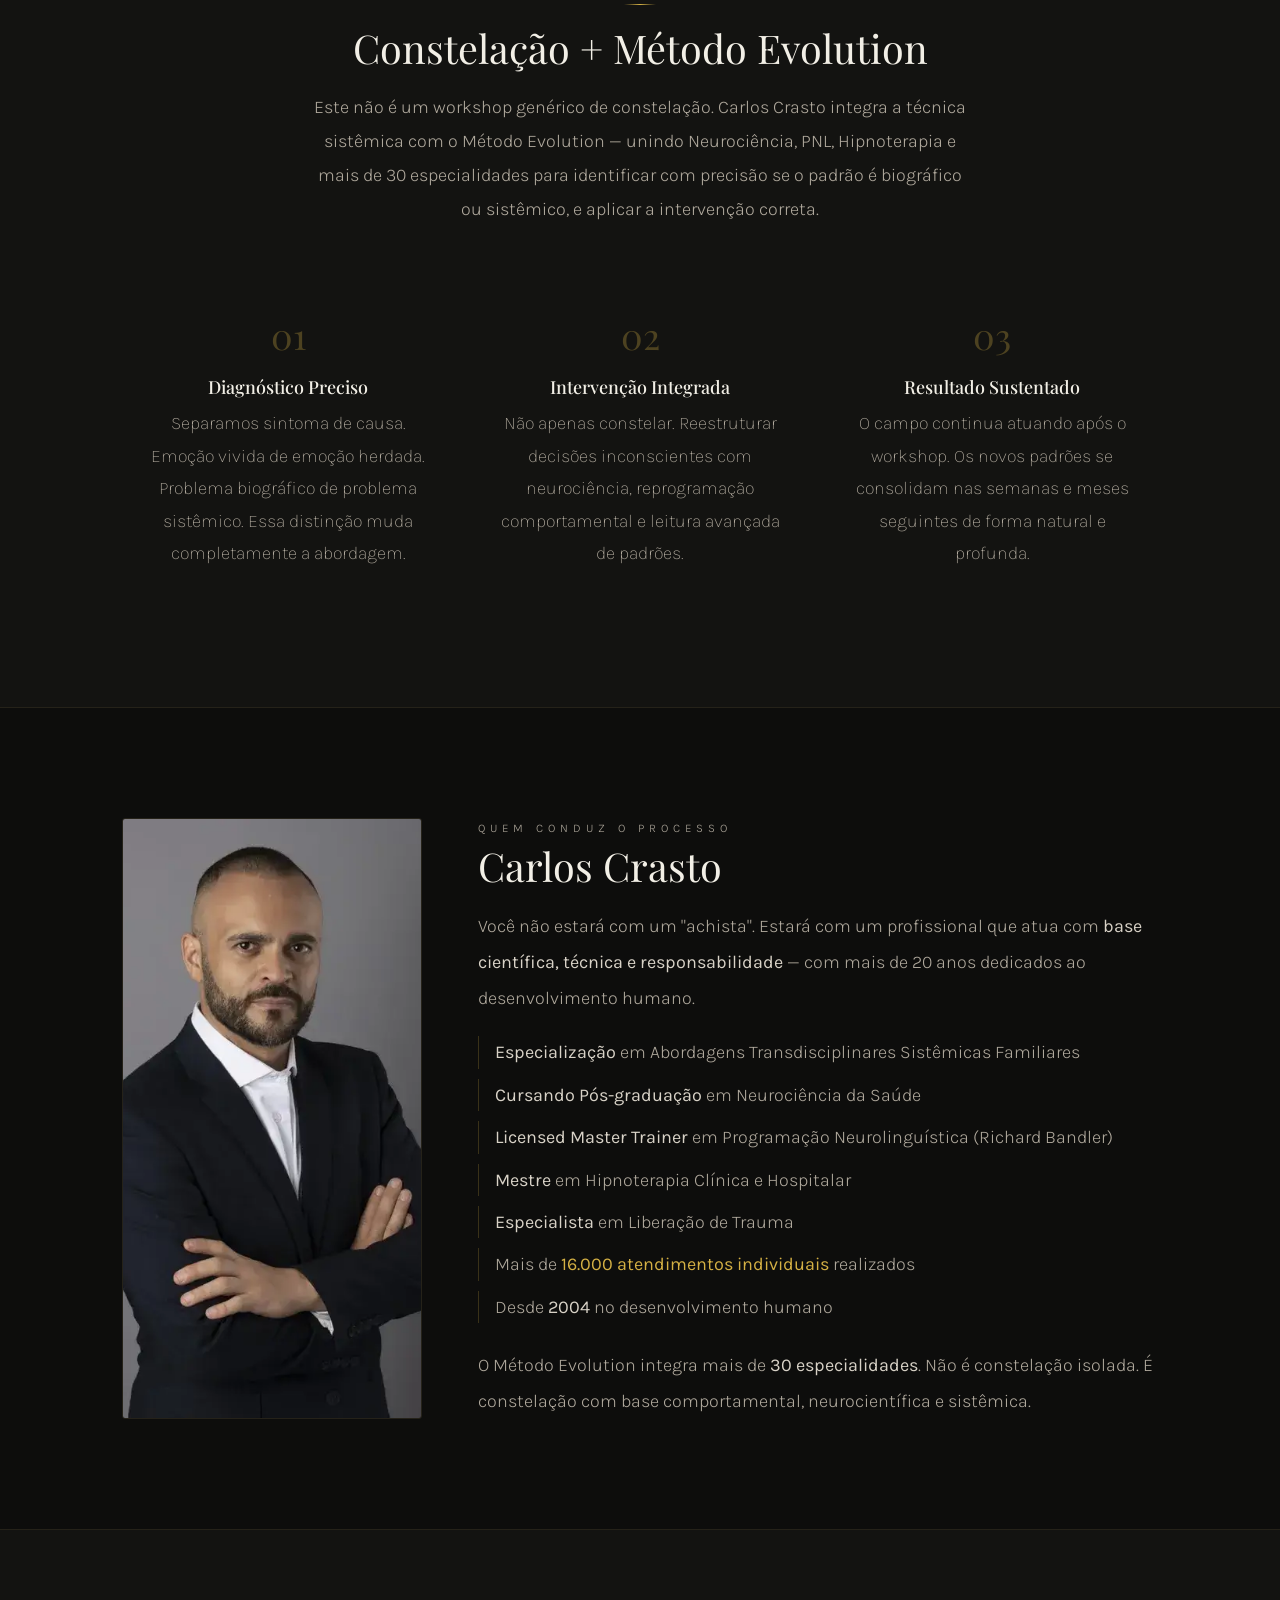
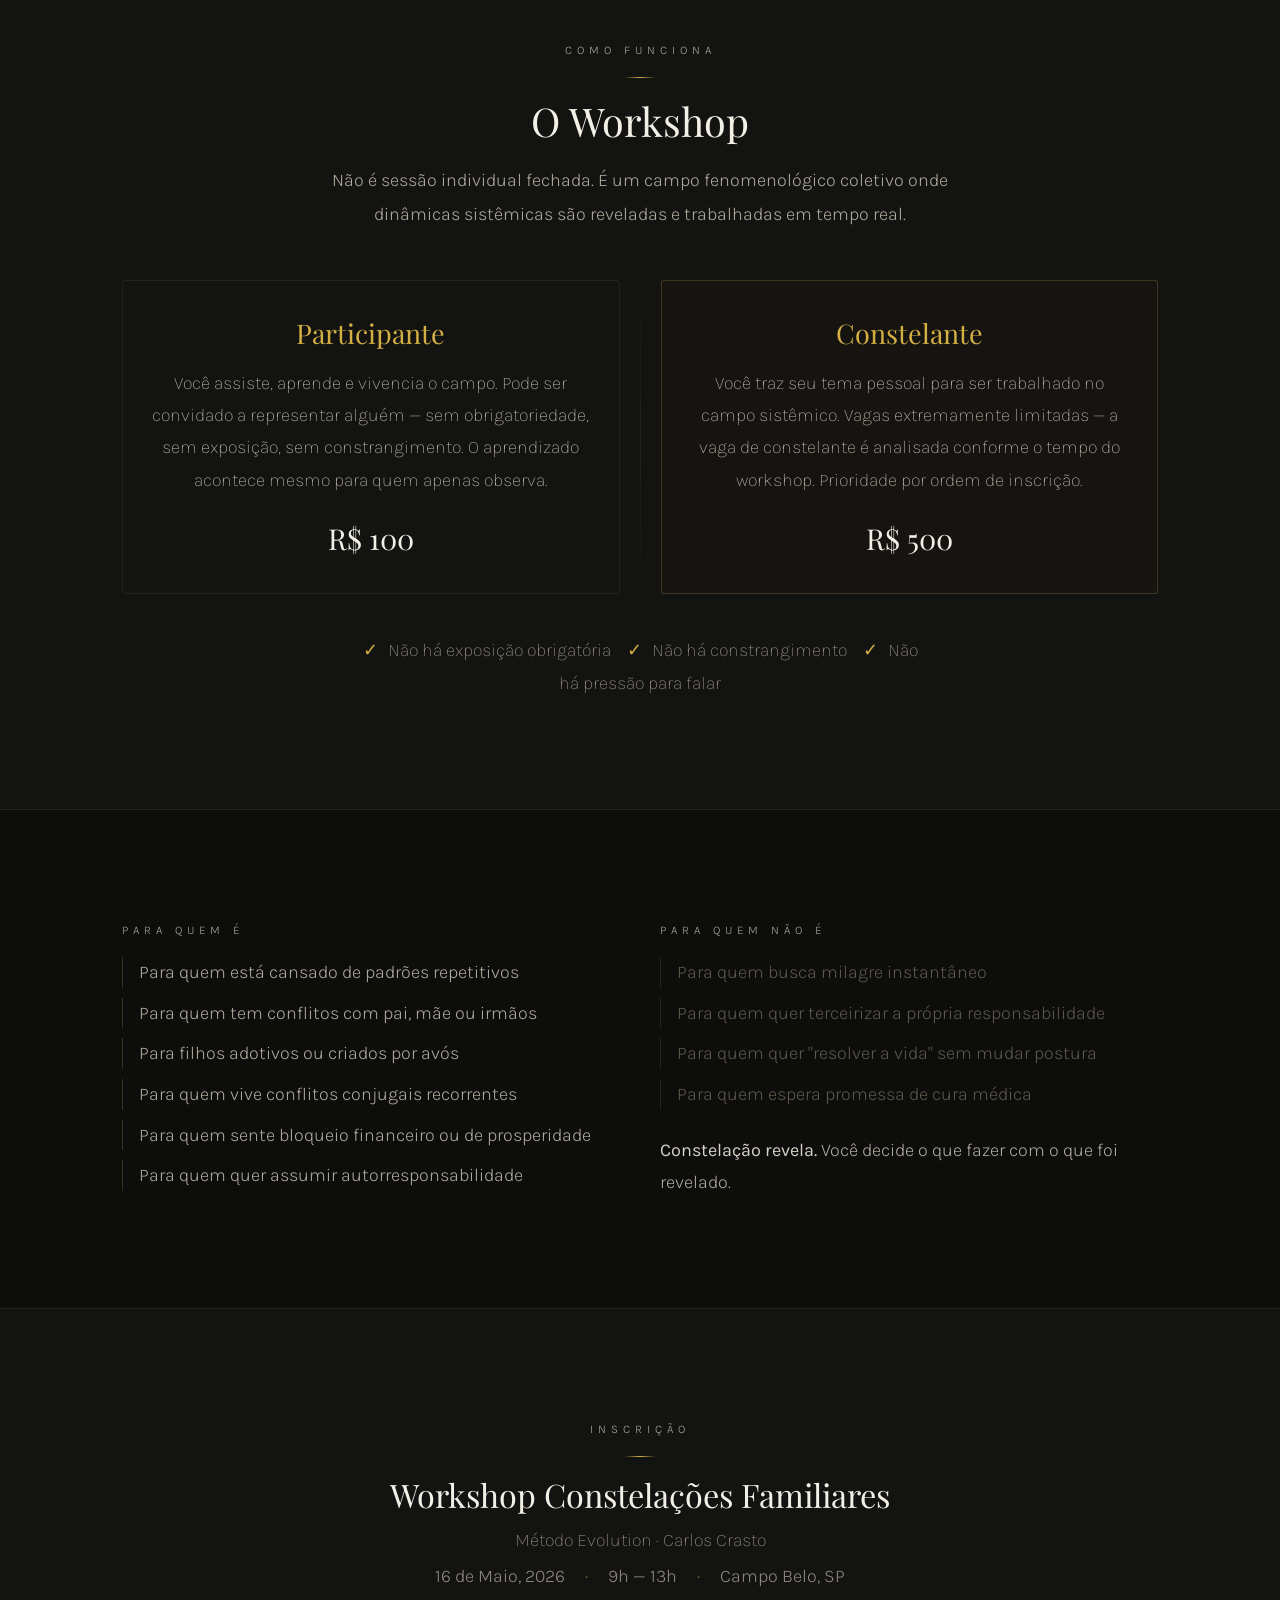
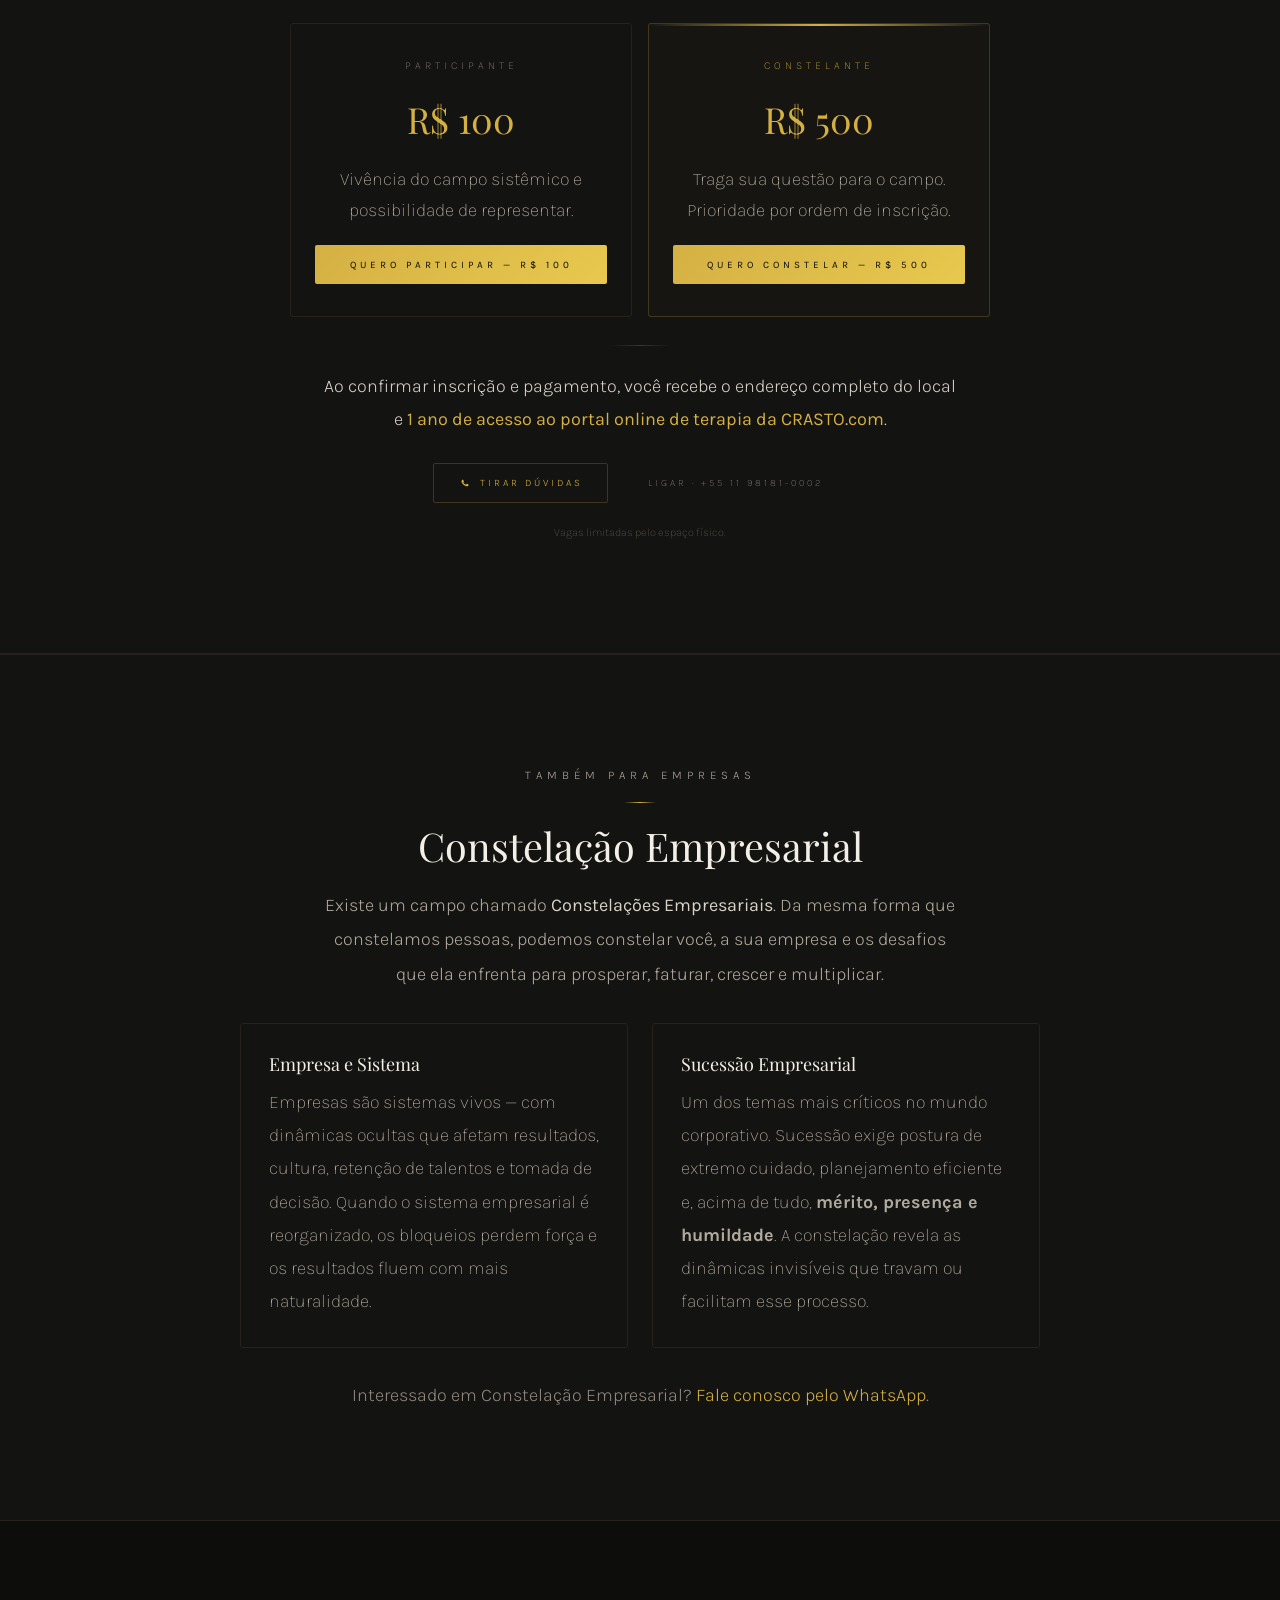
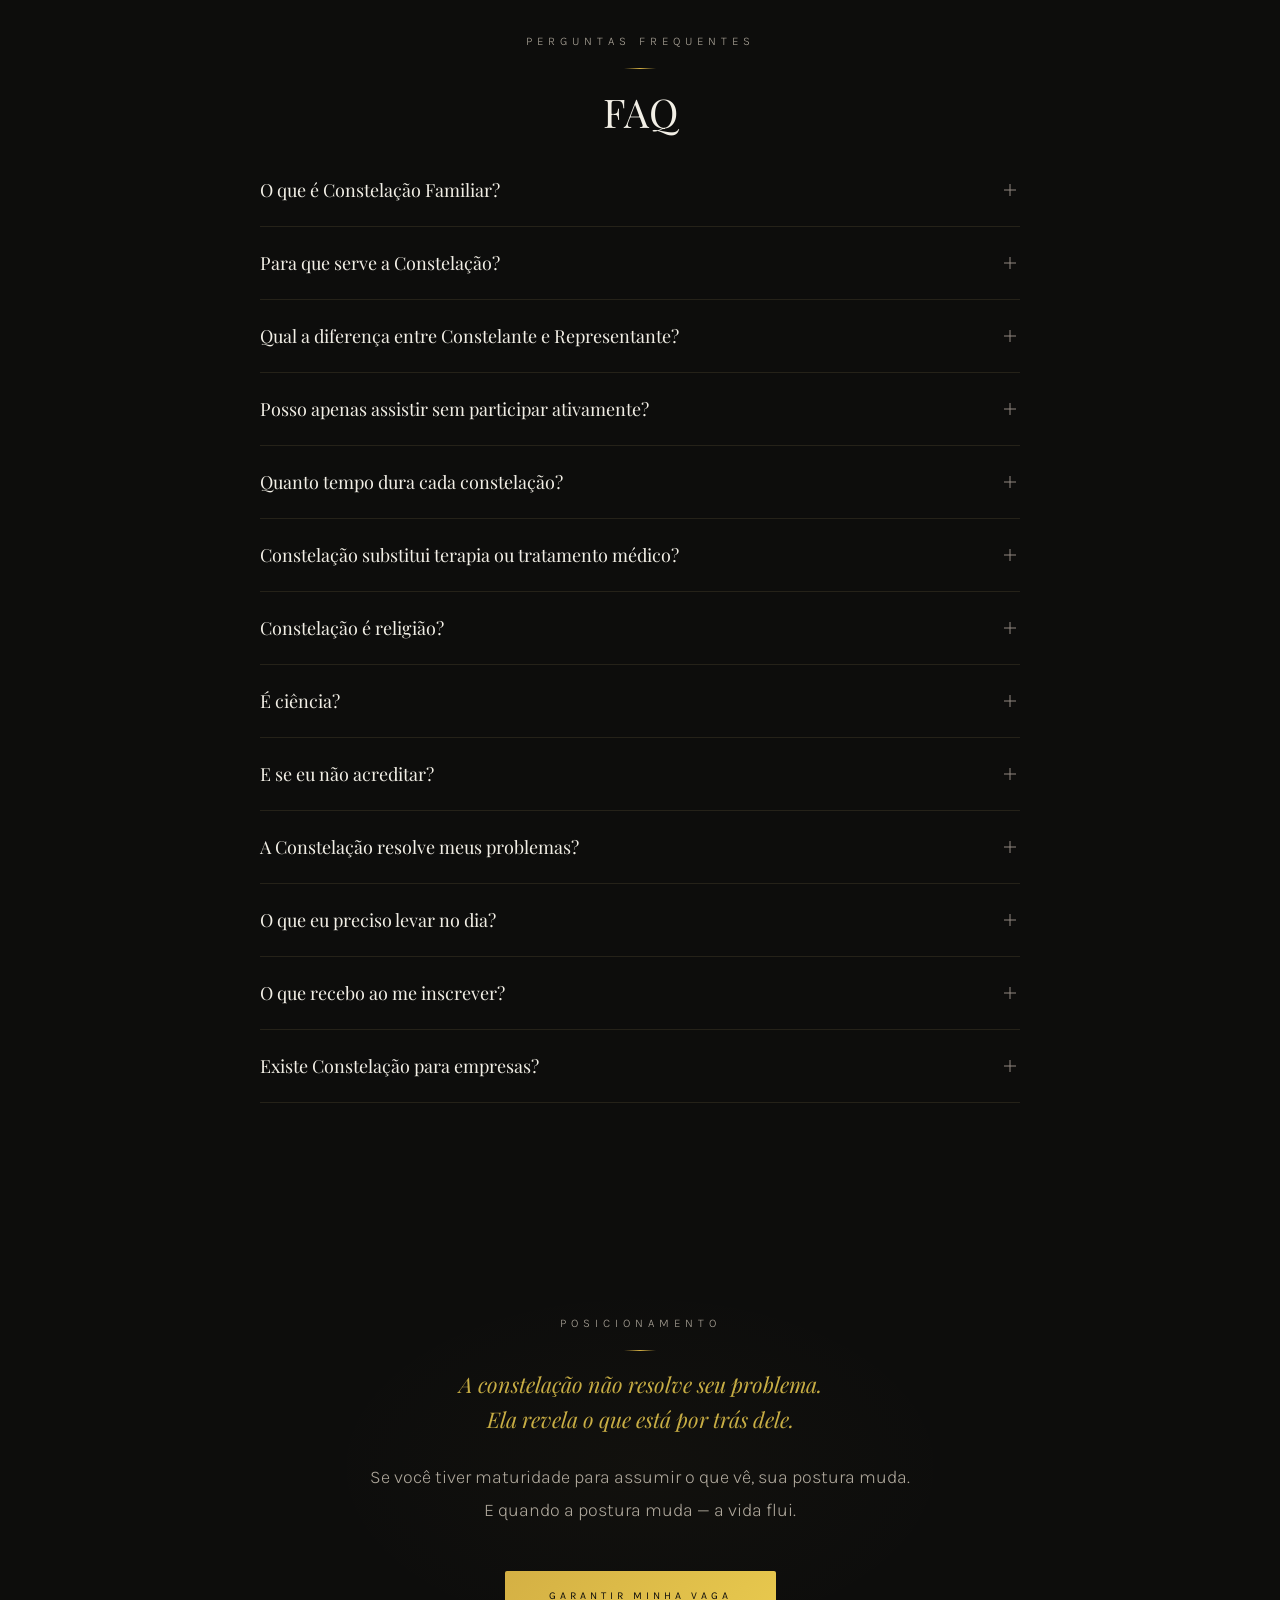
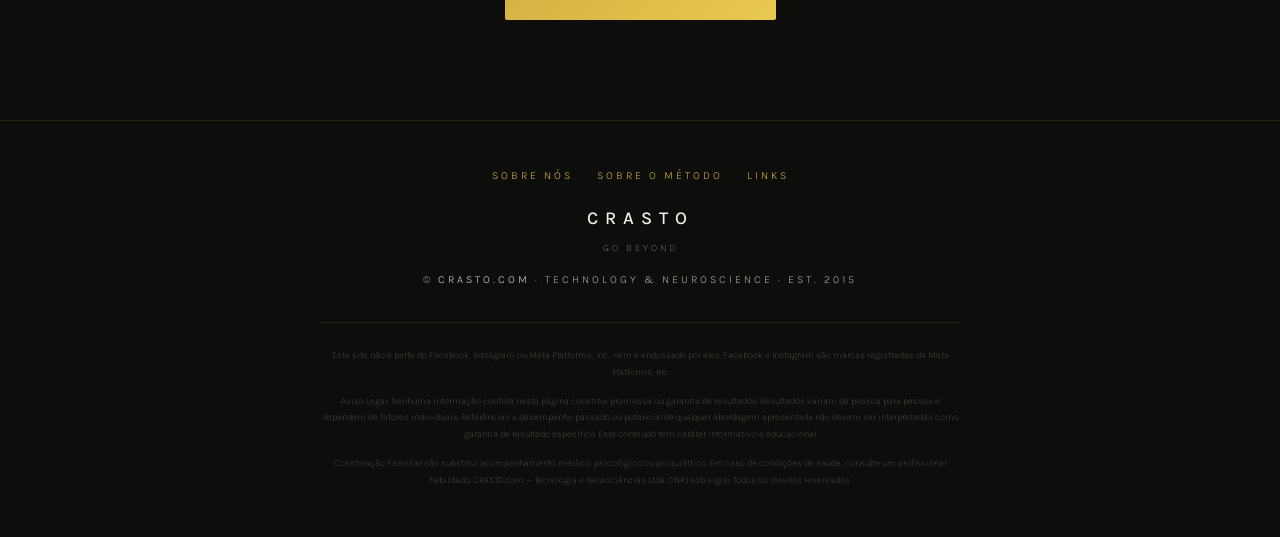
==== commit 7e0db805: "style: increase body and description font size to 18px across main landing pages" ====
--- a/constelacoes-familiares/index.html
+++ b/constelacoes-familiares/index.html
@@ -8,7 +8,8 @@
 <link href="https://fonts.googleapis.com/css2?family=Playfair+Display:ital,wght@0,400;0,500;0,600;0,700;1,400;1,500&family=Karla:wght@200;300;400;500&display=swap" rel="stylesheet">
 <style>
 :root{--bg:#0D0D0C;--bg-alt:#131311;--bg-deep:#0a0a09;--accent:#d4b044;--accent-light:#e8c94e;--accent-dim:rgba(212,176,68,.08);--accent-border:rgba(212,176,68,.22);--white:#f2efe6;--white-soft:#d8d2c7;--text:#b0a99d;--grey:#918880;--ghost:#5e574c;--ghost-line:#252219;--section-gap:110px}
-*{margin:0;padding:0;box-sizing:border-box}html{font-size:18.5px;scroll-behavior:smooth}body{background:var(--bg);color:var(--white);font-family:'Karla',sans-serif;-webkit-font-smoothing:antialiased;overflow-x:hidden}
+*{margin:0;padding:0;box-sizing:border-box}html{font-size:18px;scroll-behavior:smooth}body{background:var(--bg);color:var(--white);font-family:'Karla',sans-serif;-webkit-font-smoothing:antialiased;overflow-x:hidden;font-size:1rem}
+p{font-size:1rem;line-height:1.8}
 .rv{opacity:0;transform:translateY(24px);transition:opacity 1.2s cubic-bezier(.16,1,.3,1),transform 1.2s cubic-bezier(.16,1,.3,1)}.rv.v{opacity:1;transform:translateY(0)}.d1{transition-delay:.15s}.d2{transition-delay:.3s}.d3{transition-delay:.45s}.d4{transition-delay:.6s}
 .ct{max-width:900px;margin:0 auto;padding:0 32px}.cw{max-width:1100px;margin:0 auto;padding:0 32px}.sc{padding:var(--section-gap) 0}.tc{text-align:center}.lb{font-weight:300;font-size:.65rem;letter-spacing:5px;text-transform:uppercase;color:var(--text)}.al{width:32px;height:1px;background:linear-gradient(90deg,transparent,var(--accent),transparent);margin:16px auto}.ab{background:var(--bg-alt);border-top:1px solid var(--ghost-line);border-bottom:1px solid var(--ghost-line)}
 .tb{position:fixed;top:0;left:0;right:0;z-index:100;padding:18px 40px;display:flex;justify-content:space-between;align-items:center;background:rgba(13,13,12,.92);backdrop-filter:blur(16px);border-bottom:1px solid var(--ghost-line);transform:translateY(-100%);transition:transform .6s}.tb.sh{transform:translateY(0)}
@@ -19,11 +20,11 @@
 .hero::before{content:'';position:absolute;top:0;left:0;right:0;bottom:0;background:url('https://images.unsplash.com/photo-1511895426328-dc8714191300?w=1600&q=80') center/cover no-repeat;opacity:.05;pointer-events:none}
 .hero::after{content:'';position:absolute;bottom:0;left:0;right:0;height:200px;background:linear-gradient(to top,var(--bg),transparent);pointer-events:none}
 h2.sec{font-family:'Playfair Display',serif;font-weight:400;font-size:2.2rem;text-align:center;color:var(--white);margin-bottom:16px}
-.mod{padding:28px;border:1px solid var(--ghost-line);border-radius:3px;transition:all .6s}.mod:hover{border-color:var(--accent-border);background:rgba(212,176,68,.01)}.mod h4{font-family:'Playfair Display',serif;font-weight:400;font-size:1rem;color:var(--white);margin-bottom:10px}.mod p{font-weight:200;font-size:.78rem;line-height:1.85;color:var(--text)}
-.dor-item{font-weight:300;font-size:.88rem;color:var(--text);line-height:2.2;position:relative;padding-left:20px}.dor-item::before{content:'';position:absolute;left:0;top:12px;width:6px;height:1px;background:var(--accent);opacity:.5}
+.mod{padding:28px;border:1px solid var(--ghost-line);border-radius:3px;transition:all .6s}.mod:hover{border-color:var(--accent-border);background:rgba(212,176,68,.01)}.mod h4{font-family:'Playfair Display',serif;font-weight:400;font-size:1rem;color:var(--white);margin-bottom:10px}.mod p{font-weight:200;font-size:1rem;line-height:1.85;color:var(--text)}
+.dor-item{font-weight:300;font-size:1rem;color:var(--text);line-height:2.2;position:relative;padding-left:20px}.dor-item::before{content:'';position:absolute;left:0;top:12px;width:6px;height:1px;background:var(--accent);opacity:.5}
 .quote{font-family:'Playfair Display',serif;font-style:italic;font-weight:400;font-size:1.3rem;color:var(--accent-light);line-height:1.6;text-align:center;max-width:700px;margin:0 auto;opacity:.85}
 .quote-src{font-weight:200;font-size:.65rem;color:var(--ghost);letter-spacing:2px;text-transform:uppercase;margin-top:12px;text-align:center}
-.not-list{display:flex;flex-wrap:wrap;justify-content:center;gap:12px 24px;margin:32px 0}.not-item{font-weight:300;font-size:.78rem;color:var(--text);display:flex;align-items:center;gap:8px}
+.not-list{display:flex;flex-wrap:wrap;justify-content:center;gap:12px 24px;margin:32px 0}.not-item{font-weight:300;font-size:1rem;color:var(--text);display:flex;align-items:center;gap:8px}
 .num{font-family:'Playfair Display',serif;font-size:2rem;color:var(--accent);opacity:.3;margin-bottom:4px}
 .fc{text-align:center;padding:100px 0;position:relative}.fc::before{content:'';position:absolute;top:50%;left:50%;transform:translate(-50%,-50%);width:700px;height:400px;background:radial-gradient(ellipse,rgba(212,176,68,.025) 0%,transparent 65%);pointer-events:none}.fc h2{font-family:'Playfair Display',serif;font-weight:400;font-size:2.2rem;line-height:1.15;color:var(--white);margin-bottom:20px}
 .ft{padding:48px 0;text-align:center;border-top:1px solid var(--ghost-line)}
@@ -42,12 +43,12 @@
 .faq-item.open .faq-icon::after{transform:translate(-50%,-50%) rotate(90deg);opacity:0}
 .faq-a{max-height:0;overflow:hidden;transition:max-height .6s cubic-bezier(.16,1,.3,1),padding .4s}
 .faq-item.open .faq-a{max-height:600px;padding-bottom:24px}
-.faq-a p{font-weight:200;font-size:.8rem;line-height:1.9;color:var(--text);margin-bottom:8px}
+.faq-a p{font-weight:200;font-size:1rem;line-height:1.9;color:var(--text);margin-bottom:8px}
 .faq-a p:last-child{margin-bottom:0}
 .faq-a strong{color:var(--white-soft);font-weight:400}
 @keyframes em{from{opacity:0;transform:translateY(12px)}to{opacity:1;transform:translateY(0)}}
 .c-img{width:100%;height:100%;object-fit:cover;object-position:center top;border-radius:3px;border:1px solid var(--ghost-line)}
-@media(max-width:768px){html{font-size:16.5px}:root{--section-gap:80px}.tb{padding:14px 20px}.ct,.cw{padding:0 20px}.hero{padding:120px 0 60px}.hero h1{font-size:2rem!important}.mg{grid-template-columns:1fr!important}.quote{font-size:1.1rem}.faq-q h4{font-size:.9rem}.c-img{aspect-ratio:1/1;height:auto!important}}
+@media(max-width:768px){html{font-size:18px}:root{--section-gap:80px}.tb{padding:14px 20px}.ct,.cw{padding:0 20px}.hero{padding:120px 0 60px}.hero h1{font-size:2rem!important}.mg{grid-template-columns:1fr!important}.quote{font-size:1.1rem}.faq-q h4{font-size:.9rem}.c-img{aspect-ratio:1/1;height:auto!important}}
 @media(max-width:480px){.hero h1{font-size:1.7rem!important}.tb-c,.tb-b{display:none}}
 </style>
 </head>
@@ -63,18 +64,18 @@
 <!-- HERO -->
 <!-- ═══════════════════════════════════════════════════════ -->
 <section class="hero"><div class="ct">
-<p style="font-weight:300;font-size:.72rem;letter-spacing:5px;text-transform:uppercase;color:var(--text);margin-bottom:28px;opacity:0;animation:em 1.5s ease .3s forwards">Workshop Presencial · Constelações Familiares · Método Evolution</p>
+<p style="font-weight:300;font-size:1rem;letter-spacing:5px;text-transform:uppercase;color:var(--text);margin-bottom:28px;opacity:0;animation:em 1.5s ease .3s forwards">Workshop Presencial · Constelações Familiares · Método Evolution</p>
 
 <h1 style="font-family:'Playfair Display',serif;font-weight:400;font-size:2.8rem;line-height:1.15;color:var(--white);margin-bottom:28px;opacity:0;animation:em 1.8s cubic-bezier(.16,1,.3,1) .5s forwards">Descubra o que está por trás dos padrões<br>que você não consegue mudar.</h1>
 
-<p style="font-weight:300;font-size:.92rem;color:var(--text);max-width:520px;margin:0 auto 36px;line-height:1.8;opacity:0;animation:em 1.8s cubic-bezier(.16,1,.3,1) .7s forwards">Transforme a raiz, não o sintoma — com ciência, técnica e responsabilidade.</p>
+<p style="font-weight:300;font-size:1rem;color:var(--text);max-width:520px;margin:0 auto 36px;line-height:1.8;opacity:0;animation:em 1.8s cubic-bezier(.16,1,.3,1) .7s forwards">Transforme a raiz, não o sintoma — com ciência, técnica e responsabilidade.</p>
 
 <div style="display:flex;justify-content:center;gap:24px;flex-wrap:wrap;margin-bottom:40px;opacity:0;animation:em 1.8s ease .85s forwards">
-  <span style="font-weight:300;font-size:.72rem;color:var(--grey);letter-spacing:1px">16 de Maio, 2026</span>
+  <span style="font-weight:300;font-size:1rem;color:var(--grey);letter-spacing:1px">16 de Maio, 2026</span>
   <span style="color:var(--accent);opacity:.4">·</span>
-  <span style="font-weight:300;font-size:.72rem;color:var(--grey);letter-spacing:1px">9h às 13h</span>
+  <span style="font-weight:300;font-size:1rem;color:var(--grey);letter-spacing:1px">9h às 13h</span>
   <span style="color:var(--accent);opacity:.4">·</span>
-  <span style="font-weight:300;font-size:.72rem;color:var(--grey);letter-spacing:1px">Campo Belo, São Paulo</span>
+  <span style="font-weight:300;font-size:1rem;color:var(--grey);letter-spacing:1px">Campo Belo, São Paulo</span>
 </div>
 <div style="text-align:center;opacity:0;animation:em 2s ease .95s forwards"><a href="#checkout" class="btn">Garantir minha vaga</a></div>
 </div></section>
@@ -85,7 +86,7 @@
 <section class="sc ab"><div class="ct">
 <p class="lb tc rv">Reconhece algo?</p><div class="al"></div>
 <h2 class="sec rv d1">Se você está cansado de repetir<br>os mesmos padrões na sua vida…</h2>
-<p class="rv d2" style="font-weight:300;font-size:.88rem;color:var(--text);text-align:center;max-width:560px;margin:0 auto 36px;line-height:1.9">Talvez o problema não tenha começado com você.</p>
+<p class="rv d2" style="font-weight:300;font-size:1rem;color:var(--text);text-align:center;max-width:560px;margin:0 auto 36px;line-height:1.9">Talvez o problema não tenha começado com você.</p>
 <div style="max-width:600px;margin:0 auto 40px" class="rv d2">
 <p class="dor-item">Por que sempre escolhe parceiros que te machucam?</p>
 <p class="dor-item">Por que seu casamento nunca flui como deveria?</p>
@@ -95,11 +96,11 @@
 <p class="dor-item">Por que trabalha tanto e não prospera como deveria?</p>
 <p class="dor-item">Por que algo sempre parece dar errado quando está tudo bem?</p>
 </div>
-<p class="rv d3" style="font-weight:300;font-size:.88rem;color:var(--white-soft);text-align:center;max-width:560px;margin:0 auto;line-height:1.85">Talvez você não esteja vivendo apenas a sua própria história. Existe algo que atua sobre a sua vida, que pertence a ela, que virou padrão — <strong style="color:var(--accent);font-weight:400">mas cuja raiz pode estar antes de você</strong>.</p>
+<p class="rv d3" style="font-weight:300;font-size:1rem;color:var(--white-soft);text-align:center;max-width:560px;margin:0 auto;line-height:1.85">Talvez você não esteja vivendo apenas a sua própria história. Existe algo que atua sobre a sua vida, que pertence a ela, que virou padrão — <strong style="color:var(--accent);font-weight:400">mas cuja raiz pode estar antes de você</strong>.</p>
 
 <div class="rv d4" style="max-width:620px;margin:36px auto 0;text-align:center;border-top:1px solid var(--ghost-line);padding-top:32px">
-  <p style="font-weight:300;font-size:.88rem;color:var(--text);line-height:1.9;margin-bottom:12px">A origem de muitos problemas emocionais que você enfrenta está em pontos cegos da história da sua família. A única forma de se libertar desses emaranhamentos é ampliando a consciência sobre eles — por meio de uma dinâmica sistêmica.</p>
-  <p style="font-weight:400;font-size:.82rem;color:var(--white-soft);line-height:1.8">Não importa o que a vida fez com você. O que importa é o que você decide fazer com o que a vida fez com você. <span style="color:var(--accent)">A responsabilidade de fazer diferente é sua.</span></p>
+  <p style="font-weight:300;font-size:1rem;color:var(--text);line-height:1.9;margin-bottom:12px">A origem de muitos problemas emocionais que você enfrenta está em pontos cegos da história da sua família. A única forma de se libertar desses emaranhamentos é ampliando a consciência sobre eles — por meio de uma dinâmica sistêmica.</p>
+  <p style="font-weight:400;font-size:1rem;color:var(--white-soft);line-height:1.8">Não importa o que a vida fez com você. O que importa é o que você decide fazer com o que a vida fez com você. <span style="color:var(--accent)">A responsabilidade de fazer diferente é sua.</span></p>
 </div>
 </div></section>
 
@@ -109,7 +110,7 @@
 <section class="sc"><div class="cw">
 <p class="lb tc rv">Método Evolution · A distinção fundamental</p><div class="al"></div>
 <h2 class="sec rv d1">Existem duas origens<br>para os problemas humanos</h2>
-<p class="rv d2" style="font-weight:300;font-size:.88rem;color:var(--text);text-align:center;max-width:660px;margin:0 auto 48px;line-height:1.9">O Método Evolution trabalha com uma distinção que a maioria das abordagens ignora — e que muda completamente a forma de tratar qualquer questão emocional, relacional ou comportamental.</p>
+<p class="rv d2" style="font-weight:300;font-size:1rem;color:var(--text);text-align:center;max-width:660px;margin:0 auto 48px;line-height:1.9">O Método Evolution trabalha com uma distinção que a maioria das abordagens ignora — e que muda completamente a forma de tratar qualquer questão emocional, relacional ou comportamental.</p>
 
 <div style="display:grid;grid-template-columns:1fr 1fr;gap:24px" class="mg">
   <div class="mod rv d1">
@@ -128,7 +129,7 @@
   </div>
 </div>
 
-<p class="rv d3" style="font-weight:300;font-size:.88rem;color:var(--white-soft);text-align:center;margin-top:40px;line-height:1.9;max-width:620px;margin-left:auto;margin-right:auto"><strong style="color:var(--accent);font-weight:400">A Constelação Familiar</strong> atua precisamente na segunda origem — revelando os vínculos invisíveis, as dinâmicas ocultas e os emaranhamentos que impedem o amor e a vida de fluírem. <em style="color:var(--grey)">Onde o amor não flui, a vida não flui.</em></p>
+<p class="rv d3" style="font-weight:300;font-size:1rem;color:var(--white-soft);text-align:center;margin-top:40px;line-height:1.9;max-width:620px;margin-left:auto;margin-right:auto"><strong style="color:var(--accent);font-weight:400">A Constelação Familiar</strong> atua precisamente na segunda origem — revelando os vínculos invisíveis, as dinâmicas ocultas e os emaranhamentos que impedem o amor e a vida de fluírem. <em style="color:var(--grey)">Onde o amor não flui, a vida não flui.</em></p>
 </div></section>
 
 <!-- ═══════════════════════════════════════════════════════ -->
@@ -137,9 +138,9 @@
 <section class="sc ab"><div class="ct">
 <p class="lb tc rv">O que poucos sabem</p><div class="al"></div>
 <h2 class="sec rv d1">O nome não conta<br>a história verdadeira</h2>
-<p class="rv d2" style="font-weight:300;font-size:.88rem;color:var(--text);text-align:center;max-width:640px;margin:0 auto 24px;line-height:1.9">"Constelação Familiar" é uma tradução adaptada que não reflete a essência do trabalho. O termo original em alemão — <strong style="color:var(--white-soft);font-weight:400">Familienaufstellung</strong> — significa literalmente <strong style="color:var(--accent);font-weight:400">Reposicionamento Familiar</strong> ou <strong style="color:var(--accent);font-weight:400">Reconfiguração Familiar</strong>.</p>
-<p class="rv d3" style="font-weight:300;font-size:.88rem;color:var(--text);text-align:center;max-width:640px;margin:0 auto 32px;line-height:1.9">Não se trata de misticismo ou adivinhação. Trata-se de <em style="color:var(--white-soft)">reposicionar</em> cada membro do sistema familiar no lugar correto — reconhecendo os excluídos, encerrando compensações inconscientes e devolvendo a cada um aquilo que lhe pertence.</p>
-<p class="rv d4" style="font-weight:300;font-size:.88rem;color:var(--text);text-align:center;max-width:640px;margin:0 auto;line-height:1.9">Bert Hellinger, filósofo e ex-padre alemão, desenvolveu essa abordagem fenomenológica sistêmica que observa as leis que regem o amor, as ordens do pertencimento, a hierarquia familiar e o equilíbrio entre dar e receber.</p>
+<p class="rv d2" style="font-weight:300;font-size:1rem;color:var(--text);text-align:center;max-width:640px;margin:0 auto 24px;line-height:1.9">"Constelação Familiar" é uma tradução adaptada que não reflete a essência do trabalho. O termo original em alemão — <strong style="color:var(--white-soft);font-weight:400">Familienaufstellung</strong> — significa literalmente <strong style="color:var(--accent);font-weight:400">Reposicionamento Familiar</strong> ou <strong style="color:var(--accent);font-weight:400">Reconfiguração Familiar</strong>.</p>
+<p class="rv d3" style="font-weight:300;font-size:1rem;color:var(--text);text-align:center;max-width:640px;margin:0 auto 32px;line-height:1.9">Não se trata de misticismo ou adivinhação. Trata-se de <em style="color:var(--white-soft)">reposicionar</em> cada membro do sistema familiar no lugar correto — reconhecendo os excluídos, encerrando compensações inconscientes e devolvendo a cada um aquilo que lhe pertence.</p>
+<p class="rv d4" style="font-weight:300;font-size:1rem;color:var(--text);text-align:center;max-width:640px;margin:0 auto;line-height:1.9">Bert Hellinger, filósofo e ex-padre alemão, desenvolveu essa abordagem fenomenológica sistêmica que observa as leis que regem o amor, as ordens do pertencimento, a hierarquia familiar e o equilíbrio entre dar e receber.</p>
 </div></section>
 
 <!-- ═══════════════════════════════════════════════════════ -->
@@ -156,7 +157,7 @@
     <div style="position:absolute;top:0;left:0;right:0;height:2px;background:linear-gradient(90deg,transparent,var(--accent),transparent)"></div>
     <p class="lb" style="margin-bottom:12px">Aviso</p>
     <p style="font-family:'Playfair Display',serif;font-weight:400;font-size:1.2rem;color:var(--white);margin-bottom:14px;line-height:1.4">Tudo o que você sabe sobre<br><em style="color:var(--accent-light)">perdão</em> será desconstruído.</p>
-    <p style="font-weight:200;font-size:.76rem;color:var(--text);line-height:1.85">A sua compreensão sobre o que significa perdoar — e por que você não consegue fazer isso da forma que te ensinaram — vai mudar completamente. Você não sairá mais o mesmo.</p>
+    <p style="font-weight:200;font-size:1rem;color:var(--text);line-height:1.85">A sua compreensão sobre o que significa perdoar — e por que você não consegue fazer isso da forma que te ensinaram — vai mudar completamente. Você não sairá mais o mesmo.</p>
   </div>
 
   <!-- LUTO -->
@@ -164,7 +165,7 @@
     <div style="position:absolute;top:0;left:0;right:0;height:2px;background:linear-gradient(90deg,transparent,var(--accent),transparent)"></div>
     <p class="lb" style="margin-bottom:12px">Essencial</p>
     <p style="font-family:'Playfair Display',serif;font-weight:400;font-size:1.2rem;color:var(--white);margin-bottom:14px;line-height:1.4">O <em style="color:var(--accent-light)">luto</em> precisa<br>ser completado.</p>
-    <p style="font-weight:200;font-size:.76rem;color:var(--text);line-height:1.85">Para a vida fluir com leveza e amor, é preciso estar em paz com aqueles que precisaram partir. O luto não resolvido trava relacionamentos, saúde, prosperidade e a capacidade de seguir em frente.</p>
+    <p style="font-weight:200;font-size:1rem;color:var(--text);line-height:1.85">Para a vida fluir com leveza e amor, é preciso estar em paz com aqueles que precisaram partir. O luto não resolvido trava relacionamentos, saúde, prosperidade e a capacidade de seguir em frente.</p>
   </div>
 
   <!-- VÍCIOS -->
@@ -172,7 +173,7 @@
     <div style="position:absolute;top:0;left:0;right:0;height:2px;background:linear-gradient(90deg,transparent,var(--accent),transparent)"></div>
     <p class="lb" style="margin-bottom:12px">Raiz oculta</p>
     <p style="font-family:'Playfair Display',serif;font-weight:400;font-size:1.2rem;color:var(--white);margin-bottom:14px;line-height:1.4">O <em style="color:var(--accent-light)">vício</em> pode não ser<br>apenas seu.</p>
-    <p style="font-weight:200;font-size:.76rem;color:var(--text);line-height:1.85">Álcool, drogas, drogadição, pornografia, compulsões — muitos vícios carregam uma raiz sistêmica que a força de vontade sozinha não resolve. Quando o sistema familiar é reorganizado, a compulsão perde força.</p>
+    <p style="font-weight:200;font-size:1rem;color:var(--text);line-height:1.85">Álcool, drogas, drogadição, pornografia, compulsões — muitos vícios carregam uma raiz sistêmica que a força de vontade sozinha não resolve. Quando o sistema familiar é reorganizado, a compulsão perde força.</p>
   </div>
 
 </div>
@@ -185,7 +186,7 @@
 <div class="rv" style="padding:40px 0">
   <p class="quote">"Os pais comeram uvas verdes, e os dentes dos filhos se embotaram."</p>
   <p class="quote-src">Jeremias 31:29</p>
-  <p style="font-weight:200;font-size:.82rem;color:var(--text);text-align:center;max-width:580px;margin:24px auto 0;line-height:1.9" class="rv d1">Essa metáfora fala sobre herança intergeracional — consequências que atravessam gerações. Não estamos falando de religião. Estamos falando de padrões, comportamentos e repetições. Há marcas que o tempo não apaga sozinho. A Constelação não cria essas marcas. Ela as revela. E ao revelar, permite que você se liberte daquilo que carrega sem saber.</p>
+  <p style="font-weight:200;font-size:1rem;color:var(--text);text-align:center;max-width:580px;margin:24px auto 0;line-height:1.9" class="rv d1">Essa metáfora fala sobre herança intergeracional — consequências que atravessam gerações. Não estamos falando de religião. Estamos falando de padrões, comportamentos e repetições. Há marcas que o tempo não apaga sozinho. A Constelação não cria essas marcas. Ela as revela. E ao revelar, permite que você se liberte daquilo que carrega sem saber.</p>
 </div>
 </div></section>
 
@@ -196,20 +197,20 @@
 <p class="lb tc rv">Clareza e responsabilidade</p><div class="al"></div>
 <h2 class="sec rv d1">O que a Constelação não é</h2>
 <div class="not-list rv d2">
-  <span class="not-item"><span style="color:#6b3a3a;font-weight:500;font-size:.85rem">✕</span> Religião</span>
-  <span class="not-item"><span style="color:#6b3a3a;font-weight:500;font-size:.85rem">✕</span> Espiritismo</span>
-  <span class="not-item"><span style="color:#6b3a3a;font-weight:500;font-size:.85rem">✕</span> Ritual místico</span>
-  <span class="not-item"><span style="color:#6b3a3a;font-weight:500;font-size:.85rem">✕</span> Adivinhação</span>
-  <span class="not-item"><span style="color:#6b3a3a;font-weight:500;font-size:.85rem">✕</span> Ciência cartesiana exata</span>
-  <span class="not-item"><span style="color:#6b3a3a;font-weight:500;font-size:.85rem">✕</span> Substituto de médico ou psicólogo</span>
-</div>
-
-<p class="rv d3" style="font-weight:300;font-size:.88rem;color:var(--text);text-align:center;max-width:620px;margin:16px auto 20px;line-height:1.9">Nem tudo que ainda não é mensurável por instrumentos científicos deixa de existir. Durante séculos não havia como medir ondas eletromagnéticas — e elas sempre estiveram lá. Até hoje não provaram cientificamente a existência de Deus — e ainda assim bilhões acreditam.</p>
-<p class="rv d3" style="font-weight:300;font-size:.88rem;color:var(--text);text-align:center;max-width:620px;margin:0 auto 40px;line-height:1.9">Constelação é <strong style="color:var(--white-soft);font-weight:400">fenomenologia aplicada</strong>. Ela dialoga com conceitos como epigenética, campos morfológicos, psicologia sistêmica e fenomenologia. Trabalha no campo das relações humanas — observando o que se manifesta.</p>
+  <span class="not-item"><span style="color:#6b3a3a;font-weight:500;font-size:1rem">✕</span> Religião</span>
+  <span class="not-item"><span style="color:#6b3a3a;font-weight:500;font-size:1rem">✕</span> Espiritismo</span>
+  <span class="not-item"><span style="color:#6b3a3a;font-weight:500;font-size:1rem">✕</span> Ritual místico</span>
+  <span class="not-item"><span style="color:#6b3a3a;font-weight:500;font-size:1rem">✕</span> Adivinhação</span>
+  <span class="not-item"><span style="color:#6b3a3a;font-weight:500;font-size:1rem">✕</span> Ciência cartesiana exata</span>
+  <span class="not-item"><span style="color:#6b3a3a;font-weight:500;font-size:1rem">✕</span> Substituto de médico ou psicólogo</span>
+</div>
+
+<p class="rv d3" style="font-weight:300;font-size:1rem;color:var(--text);text-align:center;max-width:620px;margin:16px auto 20px;line-height:1.9">Nem tudo que ainda não é mensurável por instrumentos científicos deixa de existir. Durante séculos não havia como medir ondas eletromagnéticas — e elas sempre estiveram lá. Até hoje não provaram cientificamente a existência de Deus — e ainda assim bilhões acreditam.</p>
+<p class="rv d3" style="font-weight:300;font-size:1rem;color:var(--text);text-align:center;max-width:620px;margin:0 auto 40px;line-height:1.9">Constelação é <strong style="color:var(--white-soft);font-weight:400">fenomenologia aplicada</strong>. Ela dialoga com conceitos como epigenética, campos morfológicos, psicologia sistêmica e fenomenologia. Trabalha no campo das relações humanas — observando o que se manifesta.</p>
 
 <div style="border:1px solid var(--accent-border);border-radius:3px;padding:36px;max-width:600px;margin:0 auto;text-align:center;background:rgba(212,176,68,.01)" class="rv d4">
   <p style="font-family:'Playfair Display',serif;font-weight:400;font-size:1.1rem;color:var(--white);margin-bottom:12px;line-height:1.6">Não pedimos que você acredite.<br>Convidamos você a <em style="color:var(--accent-light)">experimentar</em>.</p>
-  <p style="font-weight:200;font-size:.78rem;color:var(--grey);line-height:1.7">Venha duvidando. Venha questionando. Venha crítico. Mas venha.</p>
+  <p style="font-weight:200;font-size:1rem;color:var(--grey);line-height:1.7">Venha duvidando. Venha questionando. Venha crítico. Mas venha.</p>
 </div>
 </div></section>
 
@@ -236,7 +237,7 @@
 <section class="sc"><div class="ct">
 <div class="rv" style="padding:20px 0">
   <p class="quote">"Toda doença é um grito de socorro da alma.<br>O corpo é a armadura da alma."</p>
-  <p style="font-weight:200;font-size:.82rem;color:var(--text);text-align:center;max-width:560px;margin:24px auto 0;line-height:1.9" class="rv d1">Não substituímos tratamento médico. Mas ajudamos você a compreender possíveis conflitos emocionais associados aos seus padrões de vida. Muitas vezes o corpo grita o que a alma silencia.</p>
+  <p style="font-weight:200;font-size:1rem;color:var(--text);text-align:center;max-width:560px;margin:24px auto 0;line-height:1.9" class="rv d1">Não substituímos tratamento médico. Mas ajudamos você a compreender possíveis conflitos emocionais associados aos seus padrões de vida. Muitas vezes o corpo grita o que a alma silencia.</p>
 </div>
 </div></section>
 
@@ -246,11 +247,11 @@
 <section class="sc ab"><div class="cw">
 <p class="lb tc rv">O diferencial</p><div class="al"></div>
 <h2 class="sec rv d1">Constelação + Método Evolution</h2>
-<p class="rv d2" style="font-weight:300;font-size:.88rem;color:var(--text);text-align:center;max-width:660px;margin:0 auto 48px;line-height:1.9">Este não é um workshop genérico de constelação. Carlos Crasto integra a técnica sistêmica com o Método Evolution — unindo Neurociência, PNL, Hipnoterapia e mais de 30 especialidades para identificar com precisão se o padrão é biográfico ou sistêmico, e aplicar a intervenção correta.</p>
+<p class="rv d2" style="font-weight:300;font-size:1rem;color:var(--text);text-align:center;max-width:660px;margin:0 auto 48px;line-height:1.9">Este não é um workshop genérico de constelação. Carlos Crasto integra a técnica sistêmica com o Método Evolution — unindo Neurociência, PNL, Hipnoterapia e mais de 30 especialidades para identificar com precisão se o padrão é biográfico ou sistêmico, e aplicar a intervenção correta.</p>
 <div style="display:grid;grid-template-columns:1fr 1fr 1fr;gap:20px" class="mg">
-  <div class="rv d1" style="text-align:center;padding:28px 16px"><p class="num">01</p><h4 style="font-family:'Playfair Display',serif;font-weight:500;font-size:1rem;color:var(--white);margin:8px 0">Diagnóstico Preciso</h4><p style="font-weight:200;font-size:.78rem;line-height:1.8;color:var(--text)">Separamos sintoma de causa. Emoção vivida de emoção herdada. Problema biográfico de problema sistêmico. Essa distinção muda completamente a abordagem.</p></div>
-  <div class="rv d2" style="text-align:center;padding:28px 16px"><p class="num">02</p><h4 style="font-family:'Playfair Display',serif;font-weight:500;font-size:1rem;color:var(--white);margin:8px 0">Intervenção Integrada</h4><p style="font-weight:200;font-size:.78rem;line-height:1.8;color:var(--text)">Não apenas constelar. Reestruturar decisões inconscientes com neurociência, reprogramação comportamental e leitura avançada de padrões.</p></div>
-  <div class="rv d3" style="text-align:center;padding:28px 16px"><p class="num">03</p><h4 style="font-family:'Playfair Display',serif;font-weight:500;font-size:1rem;color:var(--white);margin:8px 0">Resultado Sustentado</h4><p style="font-weight:200;font-size:.78rem;line-height:1.8;color:var(--text)">O campo continua atuando após o workshop. Os novos padrões se consolidam nas semanas e meses seguintes de forma natural e profunda.</p></div>
+  <div class="rv d1" style="text-align:center;padding:28px 16px"><p class="num">01</p><h4 style="font-family:'Playfair Display',serif;font-weight:500;font-size:1rem;color:var(--white);margin:8px 0">Diagnóstico Preciso</h4><p style="font-weight:200;font-size:1rem;line-height:1.8;color:var(--text)">Separamos sintoma de causa. Emoção vivida de emoção herdada. Problema biográfico de problema sistêmico. Essa distinção muda completamente a abordagem.</p></div>
+  <div class="rv d2" style="text-align:center;padding:28px 16px"><p class="num">02</p><h4 style="font-family:'Playfair Display',serif;font-weight:500;font-size:1rem;color:var(--white);margin:8px 0">Intervenção Integrada</h4><p style="font-weight:200;font-size:1rem;line-height:1.8;color:var(--text)">Não apenas constelar. Reestruturar decisões inconscientes com neurociência, reprogramação comportamental e leitura avançada de padrões.</p></div>
+  <div class="rv d3" style="text-align:center;padding:28px 16px"><p class="num">03</p><h4 style="font-family:'Playfair Display',serif;font-weight:500;font-size:1rem;color:var(--white);margin:8px 0">Resultado Sustentado</h4><p style="font-weight:200;font-size:1rem;line-height:1.8;color:var(--text)">O campo continua atuando após o workshop. Os novos padrões se consolidam nas semanas e meses seguintes de forma natural e profunda.</p></div>
 </div>
 </div></section>
 
@@ -263,17 +264,17 @@
 <div>
 <p class="lb rv">Quem conduz o processo</p>
 <h2 class="rv d1" style="font-family:'Playfair Display',serif;font-weight:400;font-size:2.2rem;color:var(--white);margin-bottom:16px;text-align:left">Carlos Crasto</h2>
-<p class="rv d2" style="font-weight:300;font-size:.85rem;line-height:2;color:var(--text);margin-bottom:20px">Você não estará com um "achista". Estará com um profissional que atua com <strong style="color:var(--white-soft);font-weight:400">base científica, técnica e responsabilidade</strong> — com mais de 20 anos dedicados ao desenvolvimento humano.</p>
+<p class="rv d2" style="font-weight:300;font-size:1rem;line-height:2;color:var(--text);margin-bottom:20px">Você não estará com um "achista". Estará com um profissional que atua com <strong style="color:var(--white-soft);font-weight:400">base científica, técnica e responsabilidade</strong> — com mais de 20 anos dedicados ao desenvolvimento humano.</p>
 <div class="rv d3" style="display:flex;flex-direction:column;gap:10px;margin-bottom:24px">
-  <p style="font-weight:300;font-size:.78rem;color:var(--text);padding-left:16px;border-left:1px solid var(--accent-border)"><strong style="color:var(--white-soft);font-weight:400">Especialização</strong> em Abordagens Transdisciplinares Sistêmicas Familiares</p>
-  <p style="font-weight:300;font-size:.78rem;color:var(--text);padding-left:16px;border-left:1px solid var(--accent-border)"><strong style="color:var(--white-soft);font-weight:400">Cursando Pós-graduação</strong> em Neurociência da Saúde</p>
-  <p style="font-weight:300;font-size:.78rem;color:var(--text);padding-left:16px;border-left:1px solid var(--accent-border)"><strong style="color:var(--white-soft);font-weight:400">Licensed Master Trainer</strong> em Programação Neurolinguística (Richard Bandler)</p>
-  <p style="font-weight:300;font-size:.78rem;color:var(--text);padding-left:16px;border-left:1px solid var(--accent-border)"><strong style="color:var(--white-soft);font-weight:400">Mestre</strong> em Hipnoterapia Clínica e Hospitalar</p>
-  <p style="font-weight:300;font-size:.78rem;color:var(--text);padding-left:16px;border-left:1px solid var(--accent-border)"><strong style="color:var(--white-soft);font-weight:400">Especialista</strong> em Liberação de Trauma</p>
-  <p style="font-weight:300;font-size:.78rem;color:var(--text);padding-left:16px;border-left:1px solid var(--accent-border)">Mais de <strong style="color:var(--accent);font-weight:400">16.000 atendimentos individuais</strong> realizados</p>
-  <p style="font-weight:300;font-size:.78rem;color:var(--text);padding-left:16px;border-left:1px solid var(--accent-border)">Desde <strong style="color:var(--white-soft);font-weight:400">2004</strong> no desenvolvimento humano</p>
-</div>
-<p class="rv d4" style="font-weight:300;font-size:.85rem;line-height:2;color:var(--text)">O Método Evolution integra mais de <strong style="color:var(--white-soft);font-weight:400">30 especialidades</strong>. Não é constelação isolada. É constelação com base comportamental, neurocientífica e sistêmica.</p>
+  <p style="font-weight:300;font-size:1rem;color:var(--text);padding-left:16px;border-left:1px solid var(--accent-border)"><strong style="color:var(--white-soft);font-weight:400">Especialização</strong> em Abordagens Transdisciplinares Sistêmicas Familiares</p>
+  <p style="font-weight:300;font-size:1rem;color:var(--text);padding-left:16px;border-left:1px solid var(--accent-border)"><strong style="color:var(--white-soft);font-weight:400">Cursando Pós-graduação</strong> em Neurociência da Saúde</p>
+  <p style="font-weight:300;font-size:1rem;color:var(--text);padding-left:16px;border-left:1px solid var(--accent-border)"><strong style="color:var(--white-soft);font-weight:400">Licensed Master Trainer</strong> em Programação Neurolinguística (Richard Bandler)</p>
+  <p style="font-weight:300;font-size:1rem;color:var(--text);padding-left:16px;border-left:1px solid var(--accent-border)"><strong style="color:var(--white-soft);font-weight:400">Mestre</strong> em Hipnoterapia Clínica e Hospitalar</p>
+  <p style="font-weight:300;font-size:1rem;color:var(--text);padding-left:16px;border-left:1px solid var(--accent-border)"><strong style="color:var(--white-soft);font-weight:400">Especialista</strong> em Liberação de Trauma</p>
+  <p style="font-weight:300;font-size:1rem;color:var(--text);padding-left:16px;border-left:1px solid var(--accent-border)">Mais de <strong style="color:var(--accent);font-weight:400">16.000 atendimentos individuais</strong> realizados</p>
+  <p style="font-weight:300;font-size:1rem;color:var(--text);padding-left:16px;border-left:1px solid var(--accent-border)">Desde <strong style="color:var(--white-soft);font-weight:400">2004</strong> no desenvolvimento humano</p>
+</div>
+<p class="rv d4" style="font-weight:300;font-size:1rem;line-height:2;color:var(--text)">O Método Evolution integra mais de <strong style="color:var(--white-soft);font-weight:400">30 especialidades</strong>. Não é constelação isolada. É constelação com base comportamental, neurocientífica e sistêmica.</p>
 </div></div></div></section>
 
 <!-- ═══════════════════════════════════════════════════════ -->
@@ -282,24 +283,24 @@
 <section class="sc ab"><div class="cw">
 <p class="lb tc rv">Como funciona</p><div class="al"></div>
 <h2 class="sec rv d1">O Workshop</h2>
-<p class="rv d2" style="font-weight:300;font-size:.88rem;color:var(--text);text-align:center;max-width:640px;margin:0 auto 48px;line-height:1.9">Não é sessão individual fechada. É um campo fenomenológico coletivo onde dinâmicas sistêmicas são reveladas e trabalhadas em tempo real.</p>
+<p class="rv d2" style="font-weight:300;font-size:1rem;color:var(--text);text-align:center;max-width:640px;margin:0 auto 48px;line-height:1.9">Não é sessão individual fechada. É um campo fenomenológico coletivo onde dinâmicas sistêmicas são reveladas e trabalhadas em tempo real.</p>
 
 <div style="display:grid;grid-template-columns:1fr auto 1fr;gap:20px;align-items:start" class="mg">
   <div class="mod rv d1" style="text-align:center">
     <p style="font-family:'Playfair Display',serif;font-size:1.5rem;color:var(--accent);margin-bottom:8px">Participante</p>
-    <p style="font-weight:200;font-size:.78rem;color:var(--text);line-height:1.8;margin-bottom:16px">Você assiste, aprende e vivencia o campo. Pode ser convidado a representar alguém — sem obrigatoriedade, sem exposição, sem constrangimento. O aprendizado acontece mesmo para quem apenas observa.</p>
+    <p style="font-weight:200;font-size:1rem;color:var(--text);line-height:1.8;margin-bottom:16px">Você assiste, aprende e vivencia o campo. Pode ser convidado a representar alguém — sem obrigatoriedade, sem exposição, sem constrangimento. O aprendizado acontece mesmo para quem apenas observa.</p>
     <p style="font-family:'Playfair Display',serif;font-size:1.6rem;color:var(--white)">R$ 100</p>
   </div>
   <div style="width:1px;background:linear-gradient(180deg,transparent,var(--ghost-line),transparent);align-self:stretch" class="rv d2"></div>
   <div class="mod rv d3" style="text-align:center;border-color:var(--accent-border);background:rgba(212,176,68,.01)">
     <p style="font-family:'Playfair Display',serif;font-size:1.5rem;color:var(--accent);margin-bottom:8px">Constelante</p>
-    <p style="font-weight:200;font-size:.78rem;color:var(--text);line-height:1.8;margin-bottom:16px">Você traz seu tema pessoal para ser trabalhado no campo sistêmico. Vagas extremamente limitadas — a vaga de constelante é analisada conforme o tempo do workshop. Prioridade por ordem de inscrição.</p>
+    <p style="font-weight:200;font-size:1rem;color:var(--text);line-height:1.8;margin-bottom:16px">Você traz seu tema pessoal para ser trabalhado no campo sistêmico. Vagas extremamente limitadas — a vaga de constelante é analisada conforme o tempo do workshop. Prioridade por ordem de inscrição.</p>
     <p style="font-family:'Playfair Display',serif;font-size:1.6rem;color:var(--white)">R$ 500</p>
   </div>
 </div>
 
 <div style="max-width:560px;margin:40px auto 0;text-align:center" class="rv d4">
-  <p style="font-weight:200;font-size:.72rem;color:var(--grey);line-height:1.8">
+  <p style="font-weight:200;font-size:1rem;color:var(--grey);line-height:1.8">
     <span style="color:var(--accent);margin-right:6px">✓</span> Não há exposição obrigatória &nbsp;&nbsp;
     <span style="color:var(--accent);margin-right:6px">✓</span> Não há constrangimento &nbsp;&nbsp;
     <span style="color:var(--accent);margin-right:6px">✓</span> Não há pressão para falar
@@ -315,23 +316,23 @@
   <div class="rv d1">
     <p class="lb" style="margin-bottom:16px">Para quem é</p>
     <div style="display:flex;flex-direction:column;gap:10px">
-      <p style="font-weight:300;font-size:.78rem;color:var(--text);line-height:1.7;padding-left:16px;border-left:1px solid var(--accent-border)">Para quem está cansado de padrões repetitivos</p>
-      <p style="font-weight:300;font-size:.78rem;color:var(--text);line-height:1.7;padding-left:16px;border-left:1px solid var(--accent-border)">Para quem tem conflitos com pai, mãe ou irmãos</p>
-      <p style="font-weight:300;font-size:.78rem;color:var(--text);line-height:1.7;padding-left:16px;border-left:1px solid var(--accent-border)">Para filhos adotivos ou criados por avós</p>
-      <p style="font-weight:300;font-size:.78rem;color:var(--text);line-height:1.7;padding-left:16px;border-left:1px solid var(--accent-border)">Para quem vive conflitos conjugais recorrentes</p>
-      <p style="font-weight:300;font-size:.78rem;color:var(--text);line-height:1.7;padding-left:16px;border-left:1px solid var(--accent-border)">Para quem sente bloqueio financeiro ou de prosperidade</p>
-      <p style="font-weight:300;font-size:.78rem;color:var(--text);line-height:1.7;padding-left:16px;border-left:1px solid var(--accent-border)">Para quem quer assumir autorresponsabilidade</p>
+      <p style="font-weight:300;font-size:1rem;color:var(--text);line-height:1.7;padding-left:16px;border-left:1px solid var(--accent-border)">Para quem está cansado de padrões repetitivos</p>
+      <p style="font-weight:300;font-size:1rem;color:var(--text);line-height:1.7;padding-left:16px;border-left:1px solid var(--accent-border)">Para quem tem conflitos com pai, mãe ou irmãos</p>
+      <p style="font-weight:300;font-size:1rem;color:var(--text);line-height:1.7;padding-left:16px;border-left:1px solid var(--accent-border)">Para filhos adotivos ou criados por avós</p>
+      <p style="font-weight:300;font-size:1rem;color:var(--text);line-height:1.7;padding-left:16px;border-left:1px solid var(--accent-border)">Para quem vive conflitos conjugais recorrentes</p>
+      <p style="font-weight:300;font-size:1rem;color:var(--text);line-height:1.7;padding-left:16px;border-left:1px solid var(--accent-border)">Para quem sente bloqueio financeiro ou de prosperidade</p>
+      <p style="font-weight:300;font-size:1rem;color:var(--text);line-height:1.7;padding-left:16px;border-left:1px solid var(--accent-border)">Para quem quer assumir autorresponsabilidade</p>
     </div>
   </div>
   <div class="rv d2">
     <p class="lb" style="margin-bottom:16px">Para quem não é</p>
     <div style="display:flex;flex-direction:column;gap:10px">
-      <p style="font-weight:300;font-size:.78rem;color:var(--ghost);line-height:1.7;padding-left:16px;border-left:1px solid var(--ghost-line)">Para quem busca milagre instantâneo</p>
-      <p style="font-weight:300;font-size:.78rem;color:var(--ghost);line-height:1.7;padding-left:16px;border-left:1px solid var(--ghost-line)">Para quem quer terceirizar a própria responsabilidade</p>
-      <p style="font-weight:300;font-size:.78rem;color:var(--ghost);line-height:1.7;padding-left:16px;border-left:1px solid var(--ghost-line)">Para quem quer "resolver a vida" sem mudar postura</p>
-      <p style="font-weight:300;font-size:.78rem;color:var(--ghost);line-height:1.7;padding-left:16px;border-left:1px solid var(--ghost-line)">Para quem espera promessa de cura médica</p>
-    </div>
-    <p style="font-weight:300;font-size:.82rem;color:var(--text);margin-top:24px;line-height:1.8"><strong style="color:var(--white-soft);font-weight:400">Constelação revela.</strong> Você decide o que fazer com o que foi revelado.</p>
+      <p style="font-weight:300;font-size:1rem;color:var(--ghost);line-height:1.7;padding-left:16px;border-left:1px solid var(--ghost-line)">Para quem busca milagre instantâneo</p>
+      <p style="font-weight:300;font-size:1rem;color:var(--ghost);line-height:1.7;padding-left:16px;border-left:1px solid var(--ghost-line)">Para quem quer terceirizar a própria responsabilidade</p>
+      <p style="font-weight:300;font-size:1rem;color:var(--ghost);line-height:1.7;padding-left:16px;border-left:1px solid var(--ghost-line)">Para quem quer "resolver a vida" sem mudar postura</p>
+      <p style="font-weight:300;font-size:1rem;color:var(--ghost);line-height:1.7;padding-left:16px;border-left:1px solid var(--ghost-line)">Para quem espera promessa de cura médica</p>
+    </div>
+    <p style="font-weight:300;font-size:1rem;color:var(--text);margin-top:24px;line-height:1.8"><strong style="color:var(--white-soft);font-weight:400">Constelação revela.</strong> Você decide o que fazer com o que foi revelado.</p>
   </div>
 </div>
 </div></section>
@@ -343,34 +344,34 @@
 <div style="max-width:700px;margin:0 auto;text-align:center" class="rv">
   <p class="lb">Inscrição</p><div class="al"></div>
   <h2 style="font-family:'Playfair Display',serif;font-weight:400;font-size:1.8rem;color:var(--white);margin-bottom:8px">Workshop Constelações Familiares</h2>
-  <p style="font-weight:200;font-size:.78rem;color:var(--grey);margin-bottom:8px">Método Evolution · Carlos Crasto</p>
+  <p style="font-weight:200;font-size:1rem;color:var(--grey);margin-bottom:8px">Método Evolution · Carlos Crasto</p>
   <div style="display:flex;justify-content:center;gap:20px;margin-bottom:36px;flex-wrap:wrap">
-    <span style="font-weight:300;font-size:.72rem;color:var(--grey)">16 de Maio, 2026</span>
+    <span style="font-weight:300;font-size:1rem;color:var(--grey)">16 de Maio, 2026</span>
     <span style="color:var(--accent);opacity:.4">·</span>
-    <span style="font-weight:300;font-size:.72rem;color:var(--grey)">9h — 13h</span>
+    <span style="font-weight:300;font-size:1rem;color:var(--grey)">9h — 13h</span>
     <span style="color:var(--accent);opacity:.4">·</span>
-    <span style="font-weight:300;font-size:.72rem;color:var(--grey)">Campo Belo, SP</span>
+    <span style="font-weight:300;font-size:1rem;color:var(--grey)">Campo Belo, SP</span>
   </div>
 
   <div style="display:grid;grid-template-columns:1fr 1fr;gap:16px;margin-bottom:28px" class="mg">
     <div style="border:1px solid var(--ghost-line);border-radius:3px;padding:32px 24px;text-align:center;transition:border-color .4s" onmouseover="this.style.borderColor='rgba(212,176,68,.22)'" onmouseout="this.style.borderColor='var(--ghost-line)'">
       <p style="font-weight:200;font-size:.6rem;letter-spacing:4px;text-transform:uppercase;color:var(--grey);margin-bottom:12px">Participante</p>
       <p style="font-family:'Playfair Display',serif;font-weight:400;font-size:2rem;color:var(--accent)">R$ 100</p>
-      <p style="font-weight:200;font-size:.72rem;color:var(--text);margin:12px 0 20px;line-height:1.7">Vivência do campo sistêmico e possibilidade de representar.</p>
+      <p style="font-weight:200;font-size:1rem;color:var(--text);margin:12px 0 20px;line-height:1.7">Vivência do campo sistêmico e possibilidade de representar.</p>
       <a href="#" style="display:block;width:100%;padding:14px;background:linear-gradient(135deg,var(--accent),var(--accent-light));color:var(--bg);font-weight:400;font-size:.55rem;letter-spacing:4px;text-transform:uppercase;text-decoration:none;border-radius:2px;transition:all .4s" target="_blank">Quero Participar — R$ 100</a>
     </div>
     <div style="border:1px solid var(--accent-border);border-radius:3px;padding:32px 24px;text-align:center;background:rgba(212,176,68,.015);position:relative;overflow:hidden">
       <div style="position:absolute;top:0;left:0;right:0;height:2px;background:linear-gradient(90deg,transparent,var(--accent),transparent)"></div>
       <p style="font-weight:200;font-size:.6rem;letter-spacing:4px;text-transform:uppercase;color:var(--accent);margin-bottom:12px">Constelante</p>
       <p style="font-family:'Playfair Display',serif;font-weight:400;font-size:2rem;color:var(--accent)">R$ 500</p>
-      <p style="font-weight:200;font-size:.72rem;color:var(--text);margin:12px 0 20px;line-height:1.7">Traga sua questão para o campo. Prioridade por ordem de inscrição.</p>
+      <p style="font-weight:200;font-size:1rem;color:var(--text);margin:12px 0 20px;line-height:1.7">Traga sua questão para o campo. Prioridade por ordem de inscrição.</p>
       <a href="#" style="display:block;width:100%;padding:14px;background:linear-gradient(135deg,var(--accent),var(--accent-light));color:var(--bg);font-weight:400;font-size:.55rem;letter-spacing:4px;text-transform:uppercase;text-decoration:none;border-radius:2px;transition:all .4s" target="_blank">Quero Constelar — R$ 500</a>
     </div>
   </div>
 
   <div style="width:60px;height:1px;background:linear-gradient(90deg,transparent,var(--accent-border),transparent);margin:24px auto"></div>
 
-  <p style="font-weight:300;font-size:.75rem;color:var(--white-soft);margin-top:20px;line-height:1.8">Ao confirmar inscrição e pagamento, você recebe o endereço completo do local<br>e <strong style="font-weight:400;color:var(--accent)">1 ano de acesso ao portal online de terapia da CRASTO.com</strong>.</p>
+  <p style="font-weight:300;font-size:1rem;color:var(--white-soft);margin-top:20px;line-height:1.8">Ao confirmar inscrição e pagamento, você recebe o endereço completo do local<br>e <strong style="font-weight:400;color:var(--accent)">1 ano de acesso ao portal online de terapia da CRASTO.com</strong>.</p>
 
   <div style="display:flex;justify-content:center;gap:16px;margin-top:28px;flex-wrap:wrap">
     <a href="https://wa.me/5511981810002?text=Olá%2C%20tenho%20interesse%20no%20Workshop%20de%20Constelações%20Familiares%20do%20dia%2016/05." style="display:inline-flex;align-items:center;gap:8px;padding:12px 24px;border:1px solid var(--accent-border);border-radius:2px;text-decoration:none;font-weight:300;font-size:.55rem;letter-spacing:3px;text-transform:uppercase;color:var(--accent);transition:all .4s" target="_blank" rel="noopener">
@@ -389,7 +390,7 @@
 <section class="sc ab"><div class="cw">
 <p class="lb tc rv">Também para empresas</p><div class="al"></div>
 <h2 class="sec rv d1">Constelação Empresarial</h2>
-<p class="rv d2" style="font-weight:300;font-size:.88rem;color:var(--text);text-align:center;max-width:640px;margin:0 auto 32px;line-height:1.9">Existe um campo chamado <strong style="color:var(--white-soft);font-weight:400">Constelações Empresariais</strong>. Da mesma forma que constelamos pessoas, podemos constelar você, a sua empresa e os desafios que ela enfrenta para prosperar, faturar, crescer e multiplicar.</p>
+<p class="rv d2" style="font-weight:300;font-size:1rem;color:var(--text);text-align:center;max-width:640px;margin:0 auto 32px;line-height:1.9">Existe um campo chamado <strong style="color:var(--white-soft);font-weight:400">Constelações Empresariais</strong>. Da mesma forma que constelamos pessoas, podemos constelar você, a sua empresa e os desafios que ela enfrenta para prosperar, faturar, crescer e multiplicar.</p>
 
 <div style="display:grid;grid-template-columns:1fr 1fr;gap:24px;max-width:800px;margin:0 auto" class="mg">
   <div class="mod rv d2">
@@ -402,7 +403,7 @@
   </div>
 </div>
 
-<p class="rv d4" style="font-weight:300;font-size:.78rem;color:var(--grey);text-align:center;margin-top:32px;line-height:1.7">Interessado em Constelação Empresarial? <a href="https://wa.me/5511981810002?text=Olá%2C%20tenho%20interesse%20em%20Constelação%20Empresarial." style="color:var(--accent);text-decoration:none" target="_blank">Fale conosco pelo WhatsApp</a>.</p>
+<p class="rv d4" style="font-weight:300;font-size:1rem;color:var(--grey);text-align:center;margin-top:32px;line-height:1.7">Interessado em Constelação Empresarial? <a href="https://wa.me/5511981810002?text=Olá%2C%20tenho%20interesse%20em%20Constelação%20Empresarial." style="color:var(--accent);text-decoration:none" target="_blank">Fale conosco pelo WhatsApp</a>.</p>
 </div></section>
 
 <!-- ═══════════════════════════════════════════════════════ -->
@@ -518,7 +519,7 @@
 <p class="lb rv">Posicionamento</p><div class="al"></div>
 <div class="rv d1">
   <p class="quote" style="font-size:1.2rem;margin-bottom:24px">A constelação não resolve seu problema.<br>Ela revela o que está por trás dele.</p>
-  <p style="font-weight:300;font-size:.9rem;color:var(--text);max-width:540px;margin:0 auto;line-height:1.85">Se você tiver maturidade para assumir o que vê, sua postura muda. E quando a postura muda — a vida flui.</p>
+  <p style="font-weight:300;font-size:1rem;color:var(--text);max-width:540px;margin:0 auto;line-height:1.85">Se você tiver maturidade para assumir o que vê, sua postura muda. E quando a postura muda — a vida flui.</p>
 </div>
 <div class="rv d2" style="margin-top:44px"><a href="#checkout" class="btn">Garantir minha vaga</a></div>
 </div></section>
@@ -532,7 +533,7 @@
     <a href="/metodo-evolution" style="font-weight:300;font-size:.6rem;letter-spacing:3px;text-transform:uppercase;color:var(--accent);text-decoration:none">Sobre o Método</a>
     <a href="#" style="font-weight:300;font-size:.6rem;letter-spacing:3px;text-transform:uppercase;color:var(--accent);text-decoration:none">Links</a>
   </div>
-  <p style="font-weight:500;font-size:.75rem;letter-spacing:7px;text-transform:uppercase;color:var(--white);margin-bottom:4px">CRASTO</p>
+  <p style="font-weight:500;font-size:1rem;letter-spacing:7px;text-transform:uppercase;color:var(--white);margin-bottom:4px">CRASTO</p>
   <p style="font-weight:200;font-size:.55rem;letter-spacing:3px;text-transform:uppercase;color:var(--grey);margin-bottom:14px">Go Beyond</p>
   <p style="font-weight:300;font-size:.6rem;letter-spacing:3px;text-transform:uppercase;color:var(--text);margin-bottom:32px">© <span style="color:var(--white-soft)">Crasto.com</span> · Technology &amp; Neuroscience · Est. 2015</p>
 
